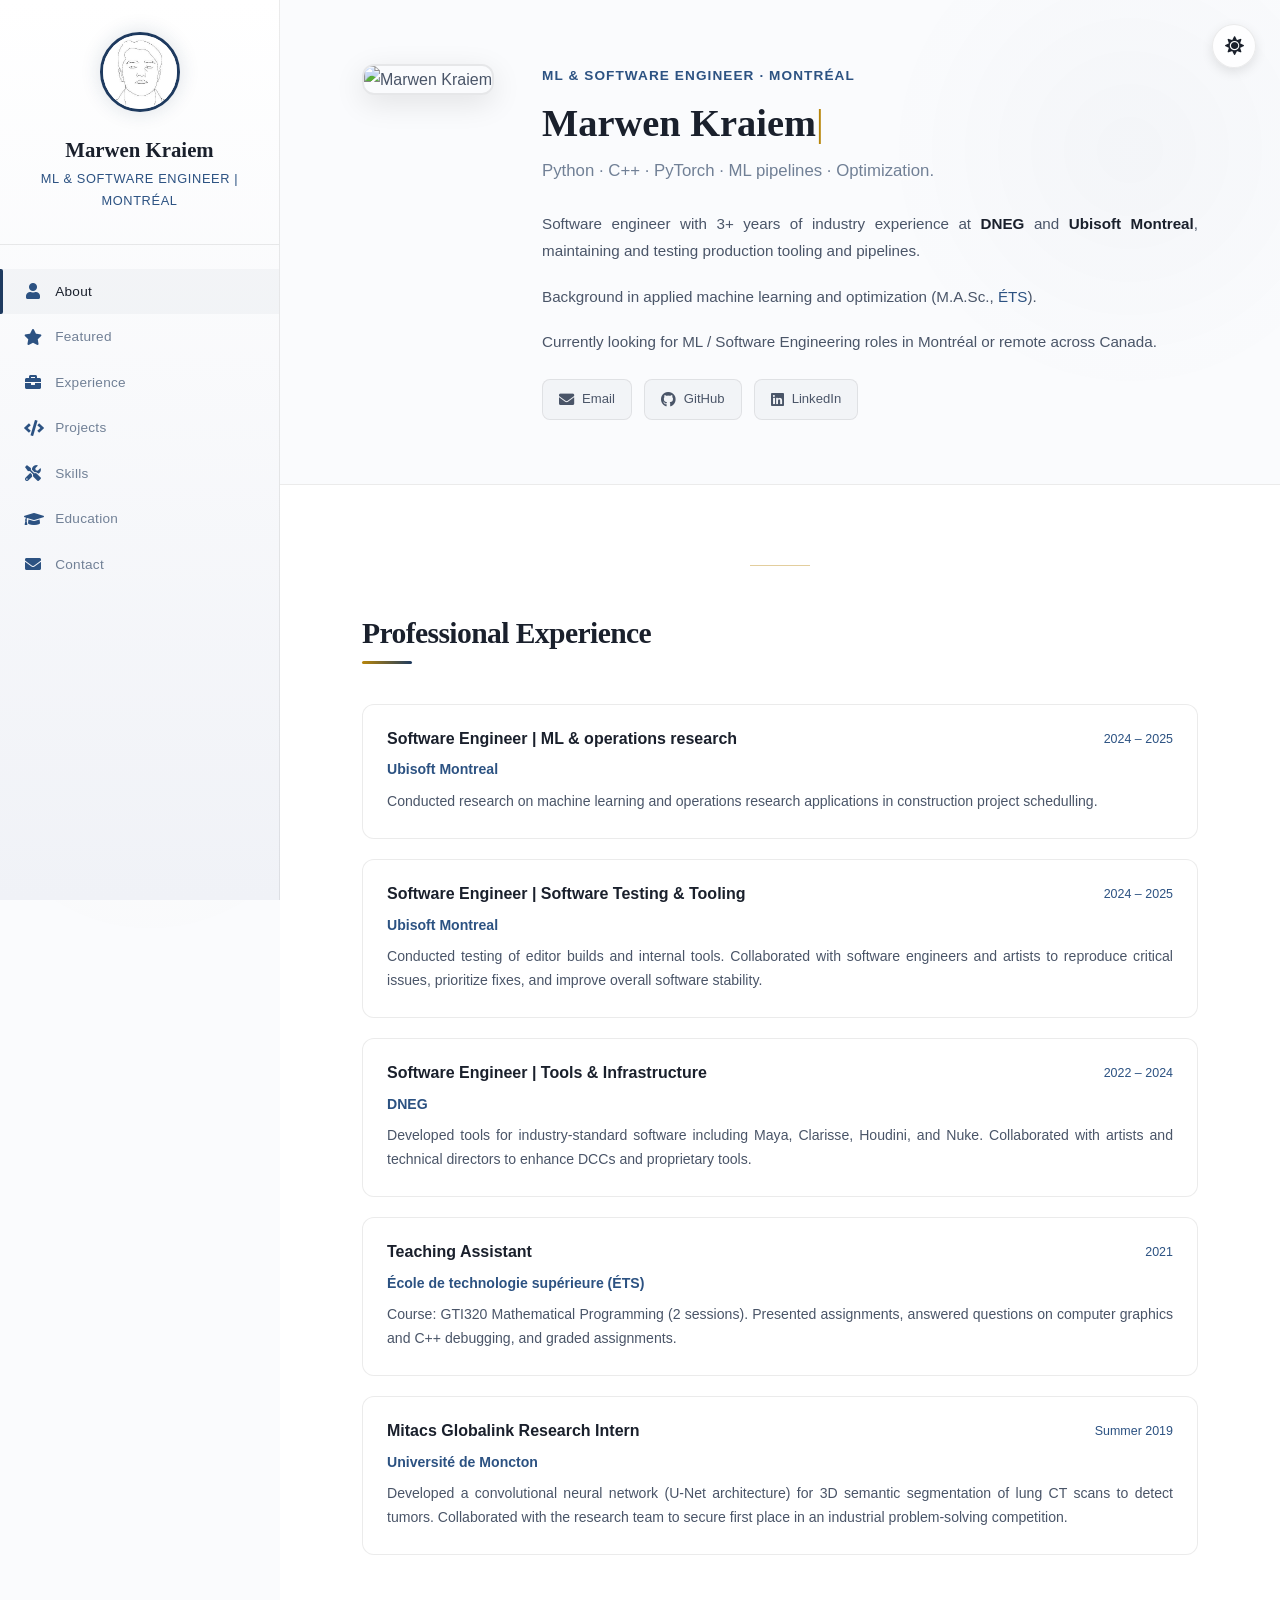
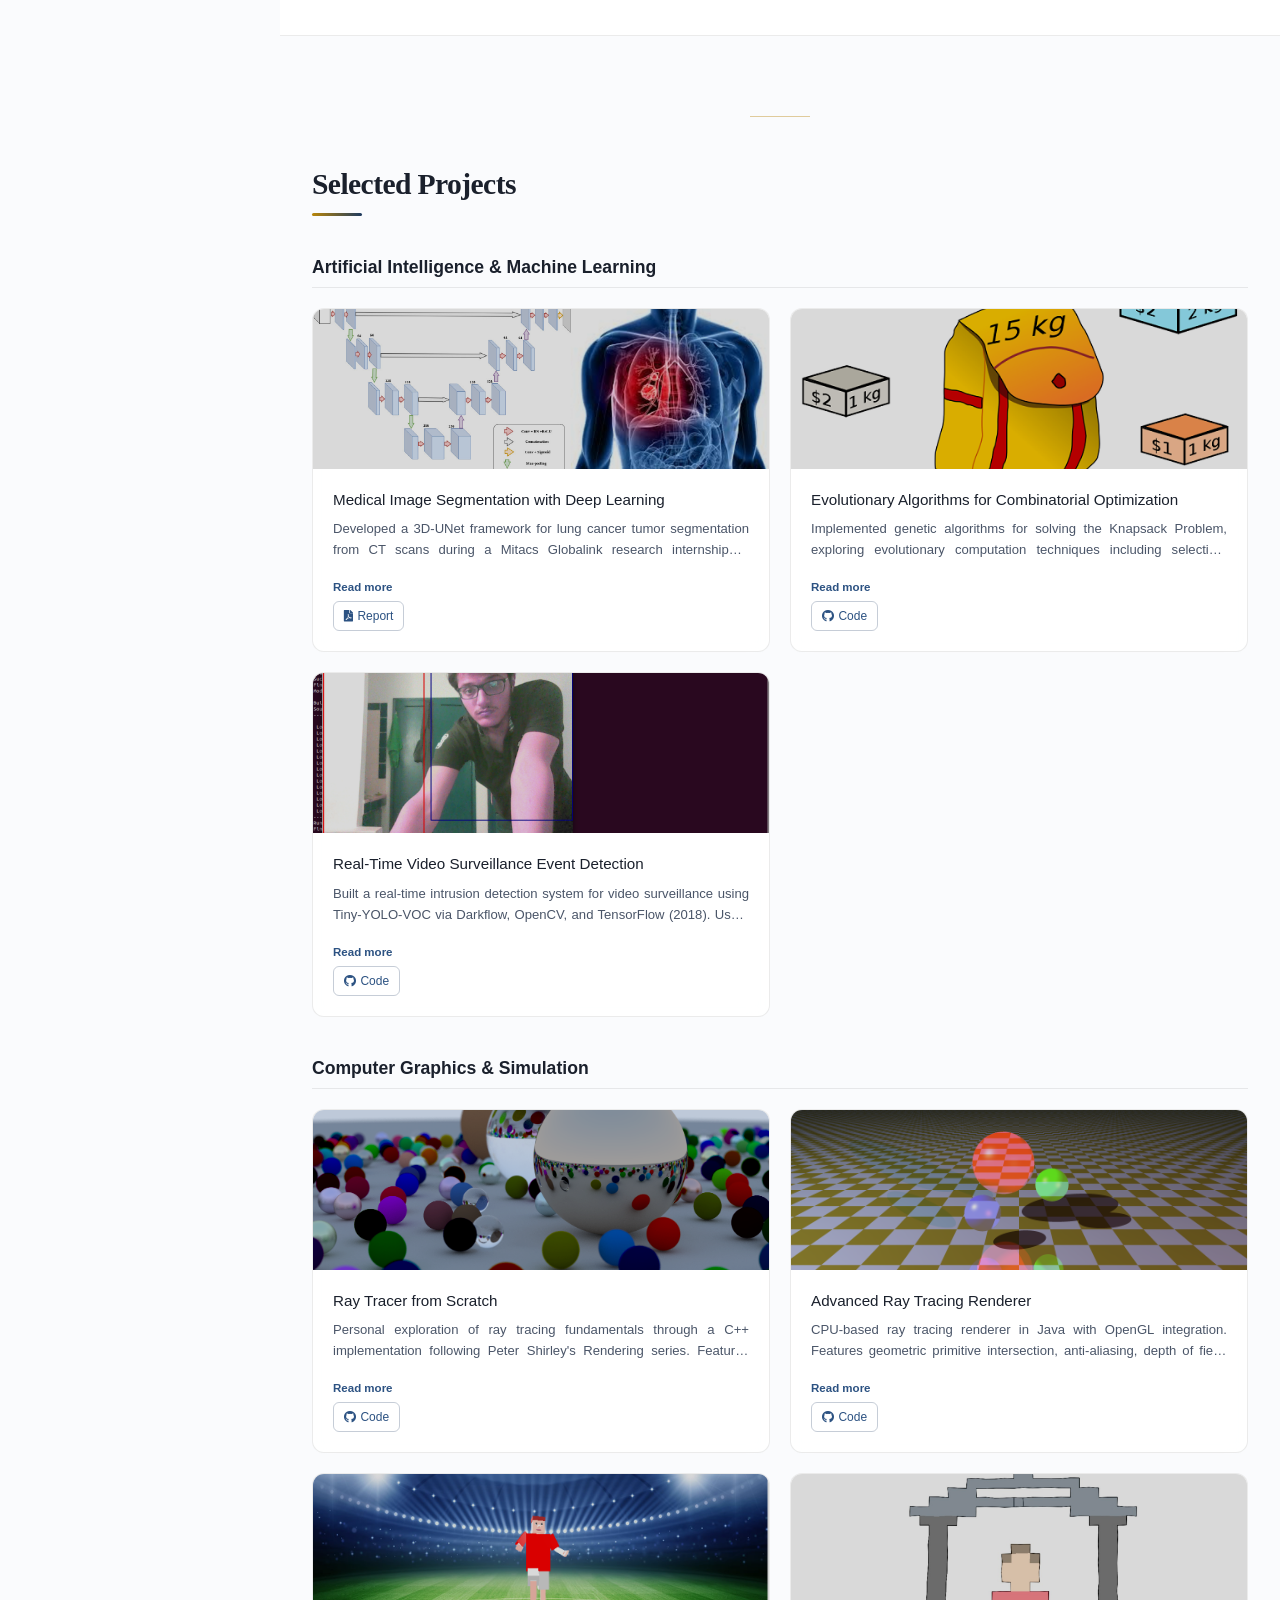
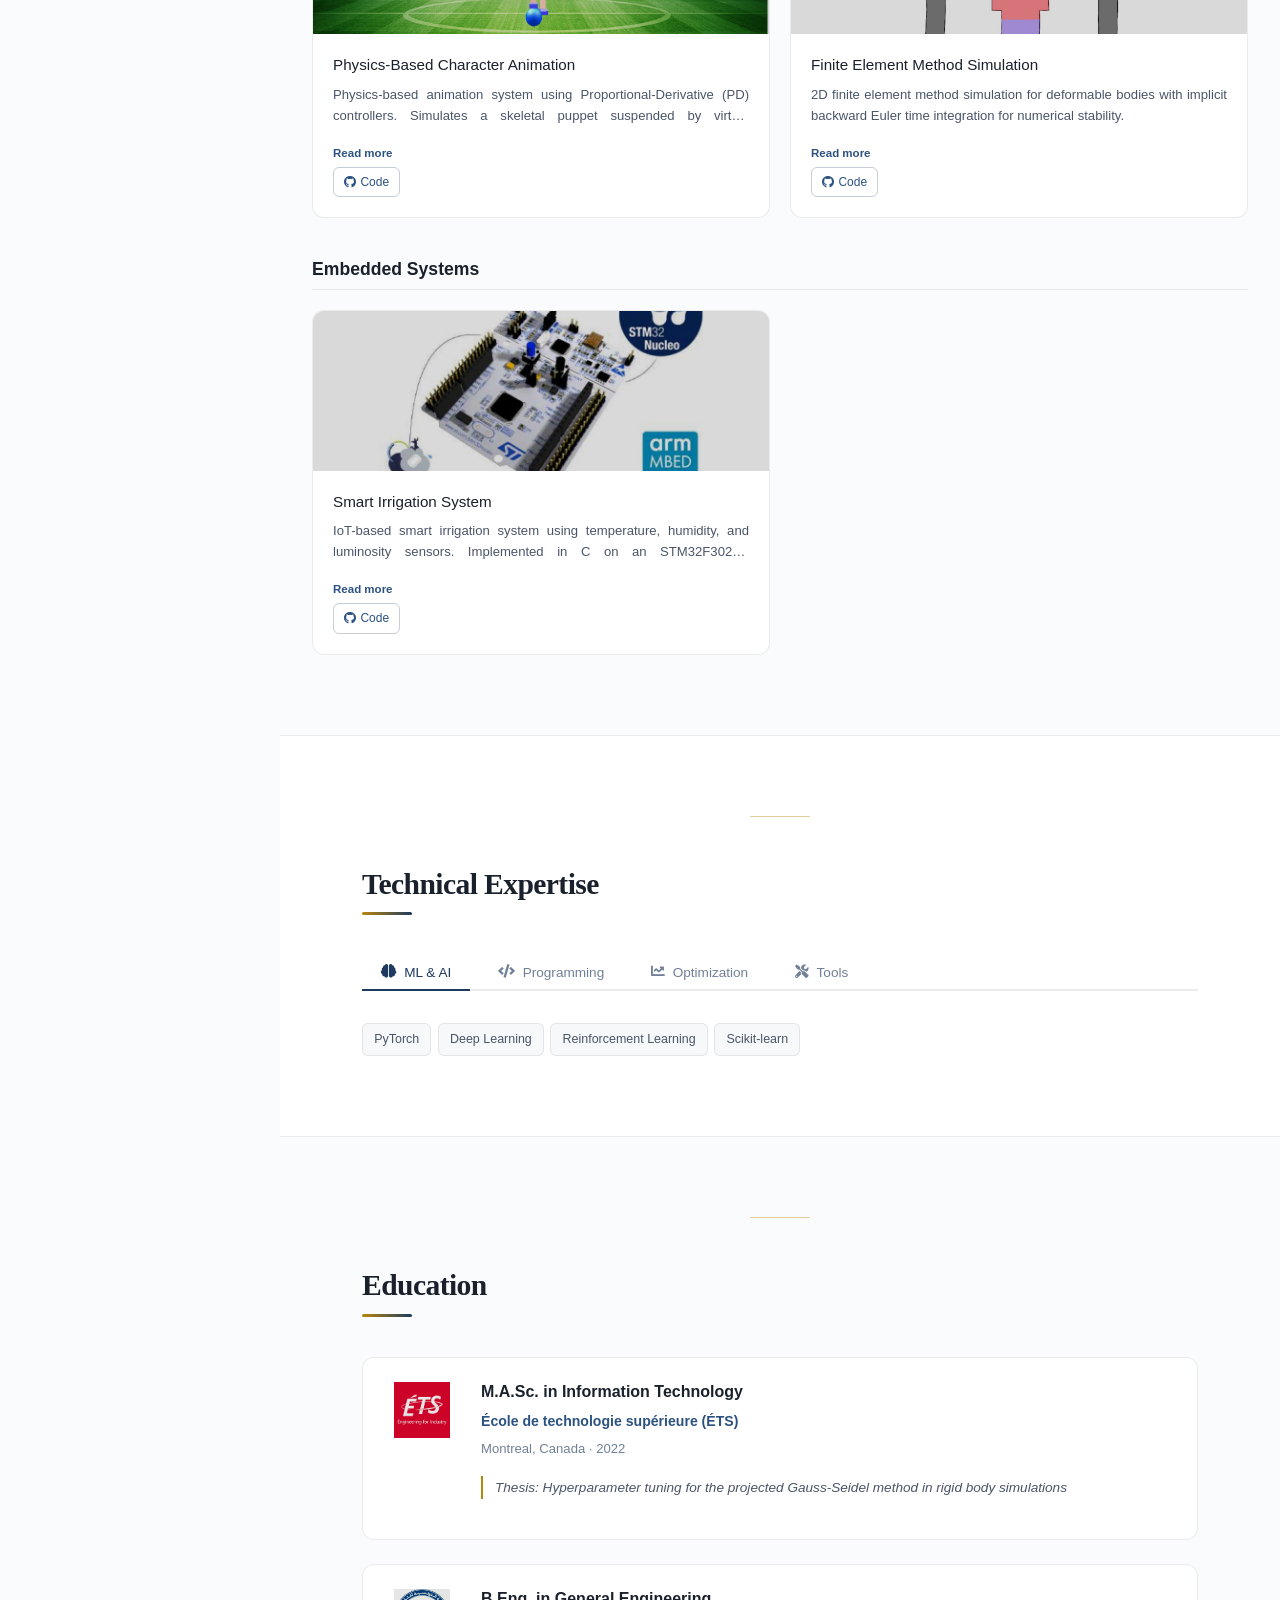
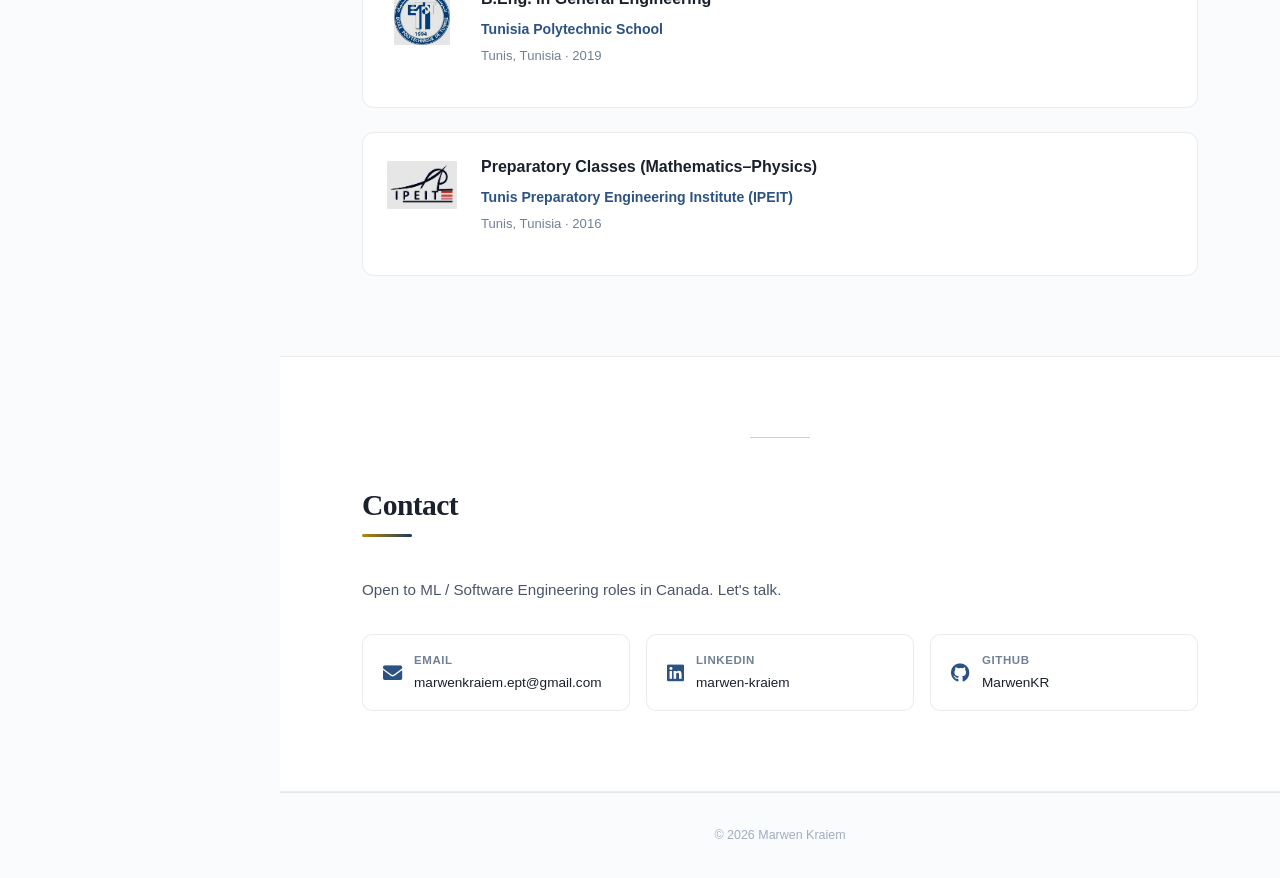
==== index.html @ 88d87032 "remove uncessary informations" ====
<!DOCTYPE HTML>
<html lang="en">

<head>
    <title>Marwen Kraiem — ML &amp; Software Engineer</title>
    <meta charset="utf-8" />
    <meta name="viewport" content="width=device-width, initial-scale=1, user-scalable=no">
    <meta name="description"
        content="Marwen Kraiem — ML and Software Engineer based in Montréal. 3+ years of industry experience at DNEG and Ubisoft Montreal. Open to ML / Software Engineering roles in Canada.">
    <meta name="keywords"
        content="Marwen Kraiem, ML engineer, software engineer, Montreal, Canada, Python, C++, PyTorch, machine learning, optimization, DNEG, Ubisoft">
    <meta name="author" content="Marwen Kraiem">
    <meta name="referrer" content="strict-origin-when-cross-origin">
    <meta http-equiv="X-Frame-Options" content="DENY">
    <meta http-equiv="Content-Security-Policy"
        content="default-src 'self'; script-src 'self' 'unsafe-inline'; style-src 'self' 'unsafe-inline' https://fonts.googleapis.com; font-src 'self' https://fonts.gstatic.com data:; img-src 'self' data:; connect-src 'self';">
    <meta http-equiv="Permissions-Policy" content="camera=(), microphone=(), geolocation=()">
    <link rel="icon" href="images/avatar.jpg">
    <link rel="stylesheet" href="assets/css/academic.css" />
</head>

<body class="is-preload">
    <!-- Theme Toggle -->
    <button id="theme-toggle" aria-label="Toggle theme">
        <i class="fas fa-sun"></i>
    </button>
    <script>
        // Check for saved theme preference immediately to prevent flash
        const savedTheme = localStorage.getItem('theme');
        if (savedTheme === 'dark') {
            document.documentElement.setAttribute('data-theme', 'dark');
        }
    </script>

    <!-- Sidebar -->
    <div id="header">
        <div class="top">
            <div id="logo">
                <span class="image avatar48"><img src="images/avatar.jpg" alt="Marwen Kraiem" /></span>
                <h1 id="title">Marwen Kraiem</h1>
                <p>ML &amp; Software Engineer | Montréal</p>
            </div>

            <nav id="nav">
                <ul>
                    <li><a href="#about" id="about-link"><i class="fas fa-user"></i> About</a></li>
                    <li><a href="#featured" id="featured-link"><i class="fas fa-star"></i> Featured</a></li>
                    <li><a href="#experience" id="experience-link"><i class="fas fa-briefcase"></i> Experience</a></li>
                    <li><a href="#projects" id="projects-link"><i class="fas fa-code"></i> Projects</a></li>
                    <li><a href="#skills" id="skills-link"><i class="fas fa-tools"></i> Skills</a></li>
                    <li><a href="#education" id="education-link"><i class="fas fa-graduation-cap"></i> Education</a>
                    </li>
                    <li><a href="#contact" id="contact-link"><i class="fas fa-envelope"></i> Contact</a></li>
                </ul>
            </nav>
        </div>
    </div>

    <!-- Main Content -->
    <div id="main">

        <!-- ===== About ===== -->
        <section id="about">
            <div class="container">
                <div class="hero-content">
                    <div class="hero-photo">
                        <img src="images/profile.png" alt="Marwen Kraiem" />
                    </div>
                    <div class="hero-text">
                        <p class="tagline">ML &amp; Software Engineer · Montréal</p>
                        <h1><span id="typed-name"></span><span class="typing-cursor">|</span></h1>
                        <p class="subtitle">Python · C++ · PyTorch · ML pipelines · Optimization.</p>
                        <p class="bio">
                            Software engineer with 3+ years of industry experience at <strong>DNEG</strong> and
                            <strong>Ubisoft Montreal</strong>, maintaining and testing production tooling and pipelines.
                        </p>
                        <p class="bio">
                            Background in applied machine learning and optimization (M.A.Sc., <a
                                href="https://www.etsmtl.ca/">ÉTS</a>).
                        </p>
                        <p class="bio">
                            Currently looking for ML / Software Engineering roles in Montréal or remote across Canada.
                        </p>
                        <div class="hero-links">
                          
                            <a href="mailto:marwenkraiem&#46;ept&#64;gmail&#46;com" class="hero-link"><i
                                    class="fas fa-envelope"></i> Email</a>
                            <a href="https://github.com/MarwenKR" class="hero-link"><i class="fab fa-github"></i>
                                GitHub</a>
                            <a href="https://www.linkedin.com/in/marwenkraiem" class="hero-link"><i
                                    class="fab fa-linkedin"></i> LinkedIn</a>
                        </div>
                    </div>
                </div>
            </div>
        </section>

      
        <!-- ===== Experience ===== -->
        <section id="experience">
            <div class="container">
                <header>
                    <h2>Professional Experience</h2>
                </header>
                <div class="experience-list">
                    <div class="experience-item fade-in">
                        <div class="exp-header">
                            <h3>Software Engineer | ML & operations research </h3>
                            <span class="exp-date">2024 – 2025</span>
                        </div>
                        <p class="exp-company">Ubisoft Montreal</p>
                        <p>Conducted research on machine learning and operations research applications in construction project schedulling.</p>
                    </div>

                    <div class="experience-item fade-in">
                        <div class="exp-header">
                            <h3>Software Engineer | Software Testing & Tooling</h3>
                            <span class="exp-date">2024 – 2025</span>
                        </div>
                        <p class="exp-company">Ubisoft Montreal</p>
                        <p>Conducted testing of editor builds and internal tools. Collaborated with software
                            engineers and artists to reproduce critical issues, prioritize fixes, and improve overall
                            software stability.</p>
                    </div>
                    <div class="experience-item fade-in">
                        <div class="exp-header">
                            <h3>Software Engineer | Tools & Infrastructure</h3>
                            <span class="exp-date">2022 – 2024</span>
                        </div>
                        <p class="exp-company">DNEG</p>
                        <p>Developed tools for industry-standard software including Maya, Clarisse, Houdini, and Nuke.
                            Collaborated with artists and technical directors to enhance DCCs and proprietary tools.</p>
                    </div>
                    <div class="experience-item fade-in">
                        <div class="exp-header">
                            <h3>Teaching Assistant</h3>
                            <span class="exp-date">2021</span>
                        </div>
                        <p class="exp-company">École de technologie supérieure (ÉTS)</p>
                        <p>Course: GTI320 Mathematical Programming (2 sessions). Presented assignments, answered
                            questions on computer graphics and C++ debugging, and graded assignments.</p>
                    </div>
                    <div class="experience-item fade-in">
                        <div class="exp-header">
                            <h3>Mitacs Globalink Research Intern</h3>
                            <span class="exp-date">Summer 2019</span>
                        </div>
                        <p class="exp-company">Université de Moncton</p>
                        <p>Developed a convolutional neural network (U-Net architecture) for 3D semantic segmentation
                            of lung CT scans to detect tumors. Collaborated with the research team to secure first place
                            in an industrial problem-solving competition.</p>
                    </div>
                </div>
            </div>
        </section>

        <!-- ===== Projects ===== -->
        <section id="projects">
            <div class="container">
                <header>
                    <h2>Selected Projects</h2>
                </header>

                <!-- AI & ML -->
                <div class="project-category">
                    <h3>Artificial Intelligence & Machine Learning</h3>
                    <div class="projects-grid">
                        <div class="project-card fade-in">
                            <div class="project-image">
                                <img src="images/Cancer.jpg" alt="Medical Image Segmentation" />
                            </div>
                            <div class="project-info">
                                <h4>Medical Image Segmentation with Deep Learning</h4>
                                <p class="project-desc">Developed a 3D-UNet framework for lung cancer tumor segmentation from CT scans during
                                    a Mitacs Globalink research internship at Université de Moncton (2019). Achieved
                                    92.1% sensitivity in tumor detection.</p>
                                <button class="expand-btn">Read more</button>
                                <div class="project-links">
                                    <a
                                        href="https://drive.google.com/file/d/1MyU6dtcH6H77YD2qk7Rz2cdUEQzadq81/view?usp=sharing"><i
                                            class="fas fa-file-pdf"></i> Report</a>
                                </div>
                            </div>
                        </div>
                        <div class="project-card fade-in">
                            <div class="project-image">
                                <img src="images/Knapsack.png" alt="Evolutionary Algorithms" />
                            </div>
                            <div class="project-info">
                                <h4>Evolutionary Algorithms for Combinatorial Optimization</h4>
                                <p class="project-desc">Implemented genetic algorithms for solving the Knapsack Problem, exploring
                                    evolutionary computation techniques including selection, crossover, and mutation
                                    operators.</p>
                                <button class="expand-btn">Read more</button>
                                <div class="project-links">
                                    <a href="https://github.com/MarwenKR/Knapsack-Problem"><i class="fab fa-github"></i>
                                        Code</a>
                                </div>
                            </div>
                        </div>
                        <div class="project-card fade-in">
                            <div class="project-image">
                                <img src="images/event_detection.jpg" alt="Real-Time Event Detection" />
                            </div>
                            <div class="project-info">
                                <h4>Real-Time Video Surveillance Event Detection</h4>
                                <p class="project-desc">Built a real-time intrusion detection system for video surveillance using
                                    Tiny-YOLO-VOC via Darkflow, OpenCV, and TensorFlow (2018). Users define protected zones
                                    on live webcam feeds, and the system triggers alerts when persons are detected within
                                    monitored areas using IOU-based overlap analysis.</p>
                                <button class="expand-btn">Read more</button>
                                <div class="project-links">
                                    <a href="https://github.com/MarwenKR/Event_Detection"><i class="fab fa-github"></i>
                                        Code</a>
                                </div>
                            </div>
                        </div>
                    </div>
                </div>

                <!-- Computer Graphics -->
                <div class="project-category">
                    <h3>Computer Graphics & Simulation</h3>
                    <div class="projects-grid">
                        <div class="project-card fade-in">
                            <div class="project-image">
                                <img src="images/Scene.png" alt="Ray Tracer" />
                            </div>
                            <div class="project-info">
                                <h4>Ray Tracer from Scratch</h4>
                                <p class="project-desc">Personal exploration of ray tracing fundamentals through a C++ implementation
                                    following Peter Shirley's Rendering series. Features CPU-based rendering with
                                    multiple material types.</p>
                                <button class="expand-btn">Read more</button>
                                <div class="project-links">
                                    <a href="https://github.com/MarwenKR/Raytracer"><i class="fab fa-github"></i>
                                        Code</a>
                                </div>
                            </div>
                        </div>
                        <div class="project-card fade-in">
                            <div class="project-image">
                                <img src="images/ray.png" alt="Advanced Ray Tracing" />
                            </div>
                            <div class="project-info">
                                <h4>Advanced Ray Tracing Renderer</h4>
                                <p class="project-desc">CPU-based ray tracing renderer in Java with OpenGL integration. Features geometric
                                    primitive intersection, anti-aliasing, depth of field, and texture mapping.</p>
                                <button class="expand-btn">Read more</button>
                                <div class="project-links">
                                    <a href="https://github.com/MarwenKR/Projects/tree/main/Ray%20traycing"><i
                                            class="fab fa-github"></i> Code</a>
                                </div>
                            </div>
                        </div>
                        <div class="project-card fade-in">
                            <div class="project-image">
                                <img src="images/character.png" alt="Character Animation" />
                            </div>
                            <div class="project-info">
                                <h4>Physics-Based Character Animation</h4>
                                <p class="project-desc">Physics-based animation system using Proportional-Derivative (PD) controllers.
                                    Simulates a skeletal puppet suspended by virtual marionette strings in Java/OpenGL.
                                </p>
                                <button class="expand-btn">Read more</button>
                                <div class="project-links">
                                    <a href="https://github.com/MarwenKR/Projects/tree/main/Charachter%20animation"><i
                                            class="fab fa-github"></i> Code</a>
                                </div>
                            </div>
                        </div>
                        <div class="project-card fade-in">
                            <div class="project-image">
                                <img src="images/fem.jpg" alt="FEM Simulation" />
                            </div>
                            <div class="project-info">
                                <h4>Finite Element Method Simulation</h4>
                                <p class="project-desc">2D finite element method simulation for deformable bodies with implicit backward
                                    Euler time integration for numerical stability.</p>
                                <button class="expand-btn">Read more</button>
                                <div class="project-links">
                                    <a href="https://github.com/MarwenKR/Projects/tree/main/Fraction"><i
                                            class="fab fa-github"></i> Code</a>
                                </div>
                            </div>
                        </div>
                    </div>
                </div>

                <!-- Other -->
                <div class="project-category">
                    <h3>Embedded Systems</h3>
                    <div class="projects-grid">
                        <div class="project-card fade-in">
                            <div class="project-image">
                                <img src="images/stm.png" alt="Irrigation System" />
                            </div>
                            <div class="project-info">
                                <h4>Smart Irrigation System</h4>
                                <p class="project-desc">IoT-based smart irrigation system using temperature, humidity, and luminosity
                                    sensors. Implemented in C on an STM32F302R8 microcontroller.</p>
                                <button class="expand-btn">Read more</button>
                                <div class="project-links">
                                    <a href="https://github.com/MarwenKR/Irrigation-system"><i
                                            class="fab fa-github"></i> Code</a>
                                </div>
                            </div>
                        </div>
                    </div>
                </div>
            </div>
        </section>

        <!-- ===== Skills ===== -->
        <section id="skills">
            <div class="container">
                <header>
                    <h2>Technical Expertise</h2>
                </header>
                <div class="tabs-container fade-in">
                    <div class="tab-nav">
                        <button class="tab-btn active" data-tab="ml"><i class="fas fa-brain"></i> ML & AI</button>
                        <button class="tab-btn" data-tab="prog"><i class="fas fa-code"></i> Programming</button>
                        <button class="tab-btn" data-tab="math"><i class="fas fa-chart-line"></i> Optimization</button>
                        <button class="tab-btn" data-tab="tools"><i class="fas fa-tools"></i> Tools</button>
                    </div>
                    <div class="tab-panels">
                        <div class="tab-panel active" id="tab-ml">
                            <div class="skill-items">
                                <span class="skill-tag">PyTorch</span>
                                <span class="skill-tag">Deep Learning</span>
                                <span class="skill-tag">Reinforcement Learning</span>
                                <span class="skill-tag">Scikit-learn</span>
                            </div>
                        </div>
                        <div class="tab-panel" id="tab-prog">
                            <div class="skill-items">
                                <span class="skill-tag">Python</span>
                                <span class="skill-tag">C++</span>
                                <span class="skill-tag">Java</span>
                                <span class="skill-tag">MATLAB</span>
                                <span class="skill-tag">SQL</span>
                            </div>
                        </div>
                        <div class="tab-panel" id="tab-math">
                            <div class="skill-items">
                                <span class="skill-tag">Operations Research</span>
                                <span class="skill-tag">Numerical Methods</span>
                                <span class="skill-tag">Linear Algebra</span>
                                <span class="skill-tag">Optimization</span>
                            </div>
                        </div>
                        <div class="tab-panel" id="tab-tools">
                            <div class="skill-items">
                                <span class="skill-tag">Git</span>
                                <span class="skill-tag">Linux</span>
                                <span class="skill-tag">Docker</span>
                                <span class="skill-tag">CI/CD</span>
                                <span class="skill-tag">LaTeX</span>
                            </div>
                        </div>
                    </div>
                </div>
            </div>
        </section>

        <!-- ===== Education ===== -->
        <section id="education">
            <div class="container">
                <header>
                    <h2>Education</h2>
                </header>
                <div class="education-list">
                    <div class="education-item fade-in">
                        <div class="edu-logo">
                            <a href="https://www.etsmtl.ca/"><img src="images/ETS.png" alt="ÉTS" /></a>
                        </div>
                        <div class="education-details">
                            <h3>M.A.Sc. in Information Technology</h3>
                            <span class="institution">École de technologie supérieure (ÉTS)</span>
                            <p class="meta">Montreal, Canada · 2022</p>
                            <p class="thesis-title">Thesis: Hyperparameter tuning for the projected Gauss-Seidel method
                                in rigid body simulations</p>
                        </div>
                    </div>
                    <div class="education-item fade-in">
                        <div class="edu-logo">
                            <a href="https://www.ept.tn/"><img src="images/TPS.jpg"
                                    alt="Tunisia Polytechnic School" /></a>
                        </div>
                        <div class="education-details">
                            <h3>B.Eng. in General Engineering</h3>
                            <span class="institution">Tunisia Polytechnic School</span>
                            <p class="meta">Tunis, Tunisia · 2019</p>
                        </div>
                    </div>
                    <div class="education-item fade-in">
                        <div class="edu-logo">
                            <a href="https://www.linkedin.com/school/ipeit"><img src="images/Ipeit.jpg"
                                    alt="IPEIT" /></a>
                        </div>
                        <div class="education-details">
                            <h3>Preparatory Classes (Mathematics–Physics)</h3>
                            <span class="institution">Tunis Preparatory Engineering Institute (IPEIT)</span>
                            <p class="meta">Tunis, Tunisia · 2016</p>
                        </div>
                    </div>
                </div>
            </div>
        </section>

        <!-- ===== Contact ===== -->
        <section id="contact">
            <div class="container">
                <header>
                    <h2>Contact</h2>
                </header>
                <div class="contact-content">
                    <p>Open to ML / Software Engineering roles in Canada. Let's talk.</p>
                </div>
                <div class="contact-grid">
                    <a href="mailto:marwenkraiem&#46;ept&#64;gmail&#46;com" class="contact-card">
                        <i class="fas fa-envelope"></i>
                        <div class="contact-info">
                            <span class="contact-label">Email</span>
                            <span class="contact-value">marwenkraiem&#46;ept&#64;gmail&#46;com</span>
                        </div>
                    </a>
                    <a href="https://www.linkedin.com/in/marwen-kraiem/" class="contact-card">
                        <i class="fab fa-linkedin"></i>
                        <div class="contact-info">
                            <span class="contact-label">LinkedIn</span>
                            <span class="contact-value">marwen-kraiem</span>
                        </div>
                    </a>
                    <a href="https://github.com/MarwenKR" class="contact-card">
                        <i class="fab fa-github"></i>
                        <div class="contact-info">
                            <span class="contact-label">GitHub</span>
                            <span class="contact-value">MarwenKR</span>
                        </div>
                    </a>
                </div>
            </div>
        </section>

    </div>

    <!-- Scroll to Top -->
    <button id="scroll-top" aria-label="Scroll to top"><i class="fas fa-chevron-up"></i></button>

    <!-- Footer -->
    <div id="footer">
        <ul class="copyright">
            <li>&copy; 2026 Marwen Kraiem</li>
        </ul>
    </div>

    <!-- Scripts -->
    <script>
        // Remove preload class
        window.addEventListener('load', function () {
            document.body.classList.remove('is-preload');
        });

        // Scroll-triggered fade-in animations
        const observer = new IntersectionObserver((entries) => {
            entries.forEach(entry => {
                if (entry.isIntersecting) {
                    entry.target.classList.add('visible');
                }
            });
        }, {
            threshold: 0.1,
            rootMargin: '0px 0px -50px 0px'
        });

        document.querySelectorAll('.fade-in').forEach(el => observer.observe(el));

        // Active navigation highlighting
        const sections = document.querySelectorAll('section[id]');
        const navLinks = document.querySelectorAll('#nav a');

        window.addEventListener('scroll', () => {
            let current = '';
            sections.forEach(section => {
                const sectionTop = section.offsetTop - 100;
                if (window.scrollY >= sectionTop) {
                    current = section.getAttribute('id');
                }
            });

            navLinks.forEach(link => {
                link.classList.remove('active');
                if (link.getAttribute('href') === '#' + current) {
                    link.classList.add('active');
                }
            });
        });

        // Smooth scroll for navigation
        navLinks.forEach(link => {
            link.addEventListener('click', function (e) {
                const targetId = this.getAttribute('href');
                if (targetId.startsWith('#')) {
                    e.preventDefault();
                    const target = document.querySelector(targetId);
                    if (target) {
                        target.scrollIntoView({ behavior: 'smooth', block: 'start' });
                    }
                }
            });
        });

        // Theme Toggle Logic (light is default)
        const toggleButton = document.getElementById('theme-toggle');
        const icon = toggleButton.querySelector('i');
        const html = document.documentElement;

        // Initialize icon based on applied theme
        if (html.getAttribute('data-theme') === 'dark') {
            icon.classList.remove('fa-sun');
            icon.classList.add('fa-moon');
        }

        toggleButton.addEventListener('click', () => {
            const currentTheme = html.getAttribute('data-theme');
            if (currentTheme === 'dark') {
                html.removeAttribute('data-theme');
                localStorage.setItem('theme', 'light');
                icon.classList.remove('fa-moon');
                icon.classList.add('fa-sun');
            } else {
                html.setAttribute('data-theme', 'dark');
                localStorage.setItem('theme', 'dark');
                icon.classList.remove('fa-sun');
                icon.classList.add('fa-moon');
            }
        });

        // Typing animation
        function typeWriter(element, text, speed, callback) {
            let i = 0;
            function type() {
                if (i < text.length) {
                    element.textContent += text.charAt(i);
                    i++;
                    setTimeout(type, speed);
                } else if (callback) {
                    callback();
                }
            }
            type();
        }

        window.addEventListener('load', function () {
            const typed = document.getElementById('typed-name');
            if (typed) {
                setTimeout(() => typeWriter(typed, 'Marwen Kraiem', 90, () => {
                    document.querySelector('.typing-cursor').classList.add('done');
                }), 500);
            }
        });

        // Tab switching
        document.querySelectorAll('.tab-btn').forEach(btn => {
            btn.addEventListener('click', function () {
                const tabId = this.dataset.tab;
                document.querySelectorAll('.tab-btn').forEach(b => b.classList.remove('active'));
                document.querySelectorAll('.tab-panel').forEach(p => p.classList.remove('active'));
                this.classList.add('active');
                document.getElementById('tab-' + tabId).classList.add('active');
            });
        });

        // Project card expand/collapse
        document.querySelectorAll('.expand-btn').forEach(btn => {
            btn.addEventListener('click', function () {
                const card = this.closest('.project-card');
                card.classList.toggle('expanded');
                this.textContent = card.classList.contains('expanded') ? 'Show less' : 'Read more';
            });
        });

        // Parallax on hero photo
        let ticking = false;
        window.addEventListener('scroll', function () {
            if (!ticking) {
                requestAnimationFrame(function () {
                    const scrollY = window.scrollY;
                    const hero = document.querySelector('.hero-photo img');
                    if (hero && scrollY < 800) {
                        hero.style.transform = 'translateY(' + (scrollY * 0.08) + 'px)';
                    }
                    ticking = false;
                });
                ticking = true;
            }
        });

        // Scroll to top button
        const scrollTopBtn = document.getElementById('scroll-top');
        window.addEventListener('scroll', () => {
            if (window.scrollY > 600) {
                scrollTopBtn.classList.add('visible');
            } else {
                scrollTopBtn.classList.remove('visible');
            }
        });
        scrollTopBtn.addEventListener('click', () => {
            window.scrollTo({ top: 0, behavior: 'smooth' });
        });
    </script>


</body>

</html>
---- assets/css/academic.css ----
@import url('https://fonts.googleapis.com/css2?family=Inter:wght@300;400;500;600;700&family=Playfair+Display:ital,wght@0,400;0,600;0,700;1,400&family=JetBrains+Mono:wght@400;500&display=swap');
@import url("fontawesome-all.min.css");

/* ========================================
   CSS Variables & Design Tokens
   ======================================== */
:root {
    /* Light academic palette (default) */
    --bg-primary: #fafbfd;
    --bg-secondary: #ffffff;
    --bg-tertiary: #f0f2f7;
    --bg-card: rgba(255, 255, 255, 0.85);
    --bg-card-hover: #ffffff;
    --bg-glass: rgba(15, 30, 60, 0.03);
    --bg-glass-hover: rgba(15, 30, 60, 0.06);

    /* Academic accent colors */
    --accent-primary: #1e3a5f;
    --accent-secondary: #2c5282;
    --accent-tertiary: #3b6faa;
    --accent-glow: rgba(30, 58, 95, 0.15);
    --accent-warm: #b8860b;
    --accent-emerald: #2e7d5b;
    --accent-rose: #c0392b;

    /* Text colors */
    --text-primary: #1a202c;
    --text-secondary: #4a5568;
    --text-tertiary: #718096;
    --text-muted: #a0aec0;

    /* Borders */
    --border-subtle: rgba(0, 0, 0, 0.08);
    --border-accent: rgba(30, 58, 95, 0.25);

    /* Spacing */
    --section-padding: 5rem 0;
    --container-max: 900px;
    --sidebar-width: 280px;

    /* Transitions */
    --transition-fast: 0.2s cubic-bezier(0.4, 0, 0.2, 1);
    --transition-smooth: 0.4s cubic-bezier(0.4, 0, 0.2, 1);
    --transition-spring: 0.5s cubic-bezier(0.34, 1.56, 0.64, 1);
}

[data-theme="dark"] {
    /* Grey palette with gold accents */
    --bg-primary: #1a1a1a;
    --bg-secondary: #242424;
    --bg-tertiary: #2e2e2e;
    --bg-card: rgba(42, 42, 42, 0.7);
    --bg-card-hover: rgba(52, 52, 52, 0.85);
    --bg-glass: rgba(255, 255, 255, 0.04);
    --bg-glass-hover: rgba(255, 255, 255, 0.08);

    /* Gold accent colors */
    --accent-primary: #c8a04e;
    --accent-secondary: #d4af61;
    --accent-tertiary: #e0c478;
    --accent-glow: rgba(200, 160, 78, 0.3);
    --accent-warm: #e0a030;
    --accent-emerald: #10b981;
    --accent-rose: #f43f5e;

    /* Text colors */
    --text-primary: #e8e4df;
    --text-secondary: #b0aca6;
    --text-tertiary: #807c76;
    --text-muted: #5a5650;

    /* Borders */
    --border-subtle: rgba(255, 255, 255, 0.08);
    --border-accent: rgba(200, 160, 78, 0.3);
}

/* ========================================
   Reset & Base
   ======================================== */
*,
*::before,
*::after {
    box-sizing: border-box;
    margin: 0;
    padding: 0;
}

html {
    scroll-behavior: smooth;
    font-size: 16px;
}

body {
    font-family: 'Inter', -apple-system, BlinkMacSystemFont, sans-serif;
    background: var(--bg-primary);
    color: var(--text-secondary);
    line-height: 1.7;
    font-weight: 400;
    overflow-x: hidden;
    -webkit-font-smoothing: antialiased;
    -moz-osx-font-smoothing: grayscale;
}

body.is-preload *,
body.is-preload *::before,
body.is-preload *::after {
    animation: none !important;
    transition: none !important;
}

/* ========================================
   Animated Background
   ======================================== */
body::before,
body::after {
    content: '';
    position: fixed;
    border-radius: 50%;
    pointer-events: none;
    z-index: 0;
    opacity: 0.5;
}

body::before {
    width: 500px;
    height: 500px;
    top: -100px;
    right: -100px;
    background: radial-gradient(circle, rgba(30, 58, 95, 0.06) 0%, transparent 70%);
    animation: floatBg1 20s ease-in-out infinite;
}

body::after {
    width: 400px;
    height: 400px;
    bottom: -50px;
    left: -50px;
    background: radial-gradient(circle, rgba(184, 134, 11, 0.04) 0%, transparent 70%);
    animation: floatBg2 25s ease-in-out infinite;
}

@keyframes floatBg1 {
    0%, 100% { transform: translate(0, 0); }
    33% { transform: translate(-30px, 20px); }
    66% { transform: translate(20px, -15px); }
}

@keyframes floatBg2 {
    0%, 100% { transform: translate(0, 0); }
    33% { transform: translate(20px, -30px); }
    66% { transform: translate(-15px, 20px); }
}

[data-theme="dark"] body::before,
[data-theme="dark"]::before {
    background: radial-gradient(circle, rgba(20, 184, 166, 0.08) 0%, transparent 70%);
}

[data-theme="dark"] body::after,
[data-theme="dark"]::after {
    background: radial-gradient(circle, rgba(16, 185, 129, 0.05) 0%, transparent 70%);
}

/* ========================================
   Typography
   ======================================== */
h1,
h2,
h3,
h4,
h5,
h6 {
    font-family: 'Playfair Display', Georgia, serif;
    color: var(--text-primary);
    line-height: 1.3;
    font-weight: 600;
}

h1 {
    font-size: 2.2rem;
}

h2 {
    font-size: 1.85rem;
    letter-spacing: -0.02em;
}

h3 {
    font-size: 1.25rem;
    font-family: 'Inter', sans-serif;
    font-weight: 600;
}

h4 {
    font-size: 1rem;
    font-family: 'Inter', sans-serif;
    font-weight: 500;
}

p {
    margin-bottom: 1.2em;
    text-align: justify;
    hyphens: auto;
}

a {
    color: var(--accent-secondary);
    text-decoration: none;
    transition: color var(--transition-fast), border-color var(--transition-fast);
    border-bottom: 1px solid transparent;
}

a:hover {
    color: var(--accent-tertiary);
    border-bottom-color: var(--accent-tertiary);
}

strong,
b {
    font-weight: 600;
    color: var(--text-primary);
}

em,
i {
    font-style: italic;
}

ul,
ol {
    list-style: none;
}

img {
    max-width: 100%;
    height: auto;
}

/* ========================================
   Sidebar Navigation
   ======================================== */
#header {
    position: fixed;
    top: 0;
    left: 0;
    width: var(--sidebar-width);
    height: 100vh;
    background: linear-gradient(180deg, var(--bg-secondary) 0%, var(--bg-tertiary) 100%);
    border-right: 1px solid var(--border-subtle);
    display: flex;
    flex-direction: column;
    z-index: 1000;
    overflow-y: auto;
}

#header .top {
    flex: 1;
    display: flex;
    flex-direction: column;
}

#logo {
    padding: 2rem 1.5rem;
    text-align: center;
    border-bottom: 1px solid var(--border-subtle);
}

#logo .logo-link {
    border-bottom: none;
}

#logo .image.avatar48 {
    display: inline-block;
    margin-bottom: 1rem;
}

#logo .image.avatar48 img {
    width: 80px;
    height: 80px;
    border-radius: 50%;
    object-fit: cover;
    border: 3px solid var(--accent-primary);
    box-shadow: 0 0 20px var(--accent-glow);
    transition: transform var(--transition-spring), box-shadow var(--transition-smooth);
}

#logo .image.avatar48 img:hover {
    transform: scale(1.08);
    box-shadow: 0 0 30px var(--accent-glow);
}

#logo h1 {
    font-family: 'Playfair Display', serif;
    font-size: 1.3rem;
    color: var(--text-primary);
    margin-bottom: 0.3rem;
}

#logo p {
    font-size: 0.8rem;
    color: var(--accent-secondary);
    font-weight: 500;
    letter-spacing: 0.05em;
    text-transform: uppercase;
    text-align: center;
    margin-bottom: 0;
}

/* Navigation */
#nav {
    padding: 1.5rem 0;
    flex: 1;
}

#nav ul {
    list-style: none;
}

#nav ul li a {
    display: flex;
    align-items: center;
    gap: 0.75rem;
    padding: 0.7rem 1.5rem;
    color: var(--text-tertiary);
    font-size: 0.85rem;
    font-weight: 500;
    letter-spacing: 0.02em;
    border-bottom: none;
    transition: all var(--transition-fast);
    position: relative;
}

#nav ul li a::before {
    content: '';
    position: absolute;
    left: 0;
    top: 0;
    height: 100%;
    width: 3px;
    background: var(--accent-primary);
    transform: scaleY(0);
    transition: transform var(--transition-fast);
    border-radius: 0 2px 2px 0;
}

#nav ul li a:hover,
#nav ul li a.active {
    color: var(--text-primary);
    background: var(--bg-glass);
}

#nav ul li a:hover::before,
#nav ul li a.active::before {
    transform: scaleY(1);
}

#nav ul li a:hover i {
    transform: translateX(2px);
}

#nav ul li a .icon {
    font-size: 1rem;
    width: 1.2rem;
    text-align: center;
    color: var(--accent-secondary);
}

#nav ul li a i {
    font-size: 1rem;
    width: 1.2rem;
    text-align: center;
    color: var(--accent-secondary);
    flex-shrink: 0;
    transition: transform var(--transition-fast);
}

/* ========================================
   Main Content
   ======================================== */
#main {
    margin-left: var(--sidebar-width);
    position: relative;
    z-index: 1;
}

/* ========================================
   Sections
   ======================================== */
section {
    padding: var(--section-padding);
    position: relative;
}

section .container {
    max-width: var(--container-max);
    margin: 0 auto;
    padding: 0 2rem;
}

/* Section Headers */
.section-header {
    margin-bottom: 3rem;
    position: relative;
}

.section-header h2 {
    display: inline-block;
    position: relative;
    padding-bottom: 0.75rem;
}

.section-header h2::after {
    content: '';
    position: absolute;
    left: 0;
    bottom: 0;
    width: 50px;
    height: 3px;
    background: linear-gradient(90deg, var(--accent-warm), var(--accent-primary));
    border-radius: 2px;
}

section header {
    margin-bottom: 2.5rem;
}

section header h2 {
    display: inline-block;
    position: relative;
    padding-bottom: 0.75rem;
}

section header h2::after {
    content: '';
    position: absolute;
    left: 0;
    bottom: 0;
    width: 50px;
    height: 3px;
    background: linear-gradient(90deg, var(--accent-warm), var(--accent-primary));
    border-radius: 2px;
}

/* Section dividers */
section + section::before {
    content: '';
    display: block;
    width: 60px;
    height: 1px;
    background: var(--accent-warm);
    margin: 0 auto 3rem;
    opacity: 0.4;
}

/* ========================================
   Hero / About Section
   ======================================== */
#about {
    padding-top: 4rem;
    padding-bottom: 4rem;
    min-height: auto;
}

.hero-content {
    display: flex;
    gap: 3rem;
    align-items: flex-start;
}

.hero-photo {
    flex-shrink: 0;
}

.hero-photo img {
    width: 200px;
    height: 260px;
    object-fit: cover;
    border-radius: 12px;
    border: 2px solid var(--border-subtle);
    box-shadow: 0 8px 30px rgba(0, 0, 0, 0.1);
    transition: transform var(--transition-smooth), box-shadow var(--transition-smooth);
    will-change: transform;
}

.hero-photo img:hover {
    transform: translateY(-4px);
    box-shadow: 0 12px 40px rgba(0, 0, 0, 0.15);
}

.hero-text {
    flex: 1;
}

.hero-text .tagline {
    font-size: 0.85rem;
    color: var(--accent-secondary);
    text-transform: uppercase;
    letter-spacing: 0.08em;
    font-weight: 600;
    margin-bottom: 0.75rem;
    text-align: left;
}

.hero-text h1 {
    font-size: 2.4rem;
    margin-bottom: 0.5rem;
    color: var(--text-primary);
}

.hero-text .subtitle {
    font-size: 1.05rem;
    color: var(--text-tertiary);
    margin-bottom: 1.5rem;
    text-align: left;
}

.hero-text .bio {
    font-size: 0.95rem;
    line-height: 1.8;
    color: var(--text-secondary);
}

/* Typing cursor */
.typing-cursor {
    display: inline-block;
    animation: blink 0.8s step-end infinite;
    color: var(--accent-warm);
    font-weight: 300;
}

.typing-cursor.done {
    opacity: 0;
    animation: none;
}

@keyframes blink {
    50% { opacity: 0; }
}

.hero-links {
    display: flex;
    gap: 0.75rem;
    margin-top: 1.5rem;
    flex-wrap: wrap;
}

.hero-link {
    display: inline-flex;
    align-items: center;
    gap: 0.5rem;
    padding: 0.5rem 1rem;
    background: var(--bg-glass);
    border: 1px solid var(--border-subtle);
    border-radius: 8px;
    color: var(--text-secondary);
    font-size: 0.82rem;
    font-weight: 500;
    transition: all var(--transition-fast);
    border-bottom: 1px solid var(--border-subtle);
    position: relative;
    overflow: hidden;
}

.hero-link::after {
    content: '';
    position: absolute;
    bottom: 0;
    left: 50%;
    width: 0;
    height: 2px;
    background: var(--accent-primary);
    transition: width 0.3s ease, left 0.3s ease;
}

.hero-link:hover::after {
    width: 100%;
    left: 0;
}

.hero-link:hover {
    background: var(--bg-glass-hover);
    border-color: var(--accent-primary);
    color: var(--accent-secondary);
    transform: translateY(-2px);
    border-bottom-color: var(--accent-primary);
}

.hero-link i {
    font-size: 0.95rem;
}

/* Stats Row */
.stats-row {
    display: flex;
    gap: 2rem;
    margin-top: 2rem;
    padding-top: 1.5rem;
    border-top: 1px solid var(--border-subtle);
}

.stat-item {
    text-align: center;
}

.stat-number {
    display: block;
    font-family: 'Playfair Display', serif;
    font-size: 1.8rem;
    font-weight: 700;
    color: var(--accent-primary);
    line-height: 1.2;
}

.stat-label {
    font-size: 0.72rem;
    color: var(--text-tertiary);
    text-transform: uppercase;
    letter-spacing: 0.05em;
    font-weight: 600;
}

/* ========================================
   Research Interests
   ======================================== */
#research {
    background: var(--bg-secondary);
    border-top: 1px solid var(--border-subtle);
    border-bottom: 1px solid var(--border-subtle);
}

.research-grid {
    display: grid;
    grid-template-columns: repeat(2, 1fr);
    gap: 1.5rem;
}

.research-card {
    background: var(--bg-card);
    border: 1px solid var(--border-subtle);
    border-radius: 12px;
    padding: 1.75rem;
    transition: all var(--transition-smooth);
    position: relative;
    overflow: hidden;
    backdrop-filter: blur(10px);
}

.research-card::before {
    content: '';
    position: absolute;
    top: 0;
    left: 0;
    right: 0;
    height: 3px;
    background: linear-gradient(90deg, var(--accent-primary), var(--accent-warm));
    opacity: 0;
    transition: opacity var(--transition-smooth);
}

.research-card:hover {
    background: var(--bg-card-hover);
    border-color: var(--border-accent);
    transform: translateY(-3px);
    box-shadow: 0 10px 30px rgba(0, 0, 0, 0.08);
}

.research-card:hover::before {
    opacity: 1;
}

.research-card:hover .card-icon {
    animation: iconBounce 0.4s ease;
}

@keyframes iconBounce {
    0% { transform: scale(1); }
    50% { transform: scale(1.2); }
    100% { transform: scale(1); }
}

.research-card .card-icon {
    font-size: 1.5rem;
    color: var(--accent-secondary);
    margin-bottom: 1rem;
    display: block;
}

.research-card h3 {
    font-size: 1.05rem;
    margin-bottom: 0.75rem;
    color: var(--text-primary);
}

.research-card p {
    font-size: 0.88rem;
    color: var(--text-secondary);
    line-height: 1.7;
    margin-bottom: 0;
}

.research-tags {
    display: flex;
    flex-wrap: wrap;
    gap: 0.4rem;
    margin-top: 1rem;
}

.tag {
    display: inline-block;
    padding: 0.2rem 0.6rem;
    background: rgba(30, 58, 95, 0.08);
    border: 1px solid rgba(30, 58, 95, 0.15);
    border-radius: 20px;
    font-size: 0.72rem;
    color: var(--accent-tertiary);
    font-weight: 500;
    transition: all var(--transition-fast);
}

.tag:hover {
    transform: translateY(-1px);
    box-shadow: 0 2px 8px rgba(0, 0, 0, 0.06);
}

[data-theme="dark"] .tag {
    background: rgba(20, 184, 166, 0.1);
    border-color: rgba(20, 184, 166, 0.2);
}

/* ========================================
   News / Timeline
   ======================================== */
#news {
    position: relative;
}

.timeline {
    position: relative;
    padding-left: 2rem;
}

.timeline::before {
    content: '';
    position: absolute;
    left: 5px;
    top: 8px;
    bottom: 8px;
    width: 2px;
    background: linear-gradient(180deg, var(--accent-primary), var(--accent-warm), var(--border-subtle));
    border-radius: 1px;
    transform-origin: top;
    transform: scaleY(0);
    transition: transform 1.5s cubic-bezier(0.4, 0, 0.2, 1);
}

.timeline.visible::before {
    transform: scaleY(1);
}

.timeline-item {
    position: relative;
    padding-bottom: 2rem;
    padding-left: 1rem;
    transition: padding-left 0.3s ease;
}

.timeline-item:last-child {
    padding-bottom: 0;
}

.timeline-item:hover {
    padding-left: 1.5rem;
}

.timeline-item::before {
    content: '';
    position: absolute;
    left: -2rem;
    top: 8px;
    width: 12px;
    height: 12px;
    background: var(--bg-primary);
    border: 2px solid var(--accent-primary);
    border-radius: 50%;
    z-index: 1;
    transition: background var(--transition-fast), box-shadow var(--transition-fast);
}

.timeline-item:hover::before {
    background: var(--accent-primary);
    box-shadow: 0 0 12px var(--accent-glow);
}

.timeline-item .date {
    font-size: 0.78rem;
    font-weight: 600;
    color: var(--accent-secondary);
    text-transform: uppercase;
    letter-spacing: 0.05em;
    margin-bottom: 0.4rem;
}

.timeline-item h4 {
    color: var(--text-primary);
    margin-bottom: 0.3rem;
    font-size: 0.95rem;
}

.timeline-item p {
    font-size: 0.88rem;
    color: var(--text-secondary);
    margin-bottom: 0;
}

/* ========================================
   Publications
   ======================================== */
.publication-list {
    display: flex;
    flex-direction: column;
    gap: 1.25rem;
}

.publication-item {
    background: var(--bg-card);
    border: 1px solid var(--border-subtle);
    border-left: 3px solid transparent;
    border-radius: 10px;
    padding: 1.5rem;
    transition: all var(--transition-smooth);
    position: relative;
    backdrop-filter: blur(10px);
}

.publication-item:hover {
    border-color: var(--border-accent);
    border-left-color: var(--accent-primary);
    background: var(--bg-card-hover);
    transform: translateX(4px);
}

.publication-type {
    display: inline-block;
    font-size: 0.7rem;
    font-weight: 600;
    text-transform: uppercase;
    letter-spacing: 0.08em;
    padding: 0.2rem 0.6rem;
    border-radius: 4px;
    margin-bottom: 0.75rem;
}

.publication-type.thesis {
    background: rgba(184, 134, 11, 0.12);
    color: var(--accent-warm);
    border: 1px solid rgba(184, 134, 11, 0.25);
}

.publication-type.report {
    background: rgba(46, 125, 91, 0.12);
    color: var(--accent-emerald);
    border: 1px solid rgba(46, 125, 91, 0.25);
}

.publication-type.conference {
    background: rgba(30, 58, 95, 0.12);
    color: var(--accent-secondary);
    border: 1px solid rgba(30, 58, 95, 0.25);
}

[data-theme="dark"] .publication-type.thesis {
    background: rgba(245, 158, 11, 0.15);
    border-color: rgba(245, 158, 11, 0.3);
}

[data-theme="dark"] .publication-type.report {
    background: rgba(16, 185, 129, 0.15);
    border-color: rgba(16, 185, 129, 0.3);
}

[data-theme="dark"] .publication-type.conference {
    background: rgba(20, 184, 166, 0.15);
    border-color: rgba(20, 184, 166, 0.3);
}

.publication-item h4 {
    color: var(--text-primary);
    font-size: 0.95rem;
    font-weight: 600;
    margin-bottom: 0.4rem;
    line-height: 1.5;
}

.publication-item .authors {
    font-size: 0.85rem;
    color: var(--text-secondary);
    margin-bottom: 0.3rem;
}

.publication-item .authors .self {
    color: var(--accent-secondary);
    font-weight: 600;
}

.publication-item .venue {
    font-size: 0.82rem;
    font-style: italic;
    color: var(--text-tertiary);
    margin-bottom: 0.75rem;
}

.publication-abstract {
    font-size: 0.85rem;
    margin-bottom: 0.75rem;
}

.publication-links {
    display: flex;
    gap: 0.5rem;
    flex-wrap: wrap;
}

.pub-link {
    display: inline-flex;
    align-items: center;
    gap: 0.4rem;
    padding: 0.3rem 0.7rem;
    font-size: 0.75rem;
    font-weight: 500;
    border-radius: 6px;
    border: 1px solid var(--border-subtle);
    color: var(--text-tertiary);
    transition: all var(--transition-fast);
    border-bottom: 1px solid var(--border-subtle);
}

.pub-link:hover {
    border-color: var(--accent-primary);
    color: var(--accent-secondary);
    background: var(--bg-glass);
    border-bottom-color: var(--accent-primary);
}

/* ========================================
   Education
   ======================================== */
.education-list {
    display: flex;
    flex-direction: column;
    gap: 1.5rem;
}

.education-item {
    display: flex;
    gap: 1.5rem;
    align-items: flex-start;
    padding: 1.5rem;
    background: var(--bg-card);
    border: 1px solid var(--border-subtle);
    border-radius: 12px;
    transition: all var(--transition-smooth);
    backdrop-filter: blur(10px);
}

.education-item:hover {
    border-color: var(--border-accent);
    background: var(--bg-card-hover);
    transform: translateY(-2px);
    box-shadow: 0 8px 25px rgba(0, 0, 0, 0.08);
}

.education-item .edu-logo {
    flex-shrink: 0;
}

.education-item .edu-logo img {
    width: 70px;
    height: 56px;
    object-fit: contain;
    border-radius: 6px;
    filter: brightness(0.9);
    transition: filter var(--transition-fast), transform 0.3s ease;
}

.education-item:hover .edu-logo img {
    filter: brightness(1);
    transform: scale(1.05) rotate(-2deg);
}

.education-details h3 {
    font-size: 1rem;
    color: var(--text-primary);
    margin-bottom: 0.3rem;
}

.education-details .institution {
    font-size: 0.88rem;
    font-weight: 600;
    color: var(--accent-secondary);
}

.education-details .meta {
    font-size: 0.82rem;
    color: var(--text-tertiary);
    margin-top: 0.2rem;
}

.education-details .thesis-title {
    font-size: 0.85rem;
    font-style: italic;
    color: var(--text-secondary);
    margin-top: 0.4rem;
    padding-left: 0.75rem;
    border-left: 2px solid var(--accent-warm);
}

/* ========================================
   Experience
   ======================================== */
.experience-list {
    display: flex;
    flex-direction: column;
    gap: 1.25rem;
}

.experience-item {
    padding: 1.5rem;
    background: var(--bg-card);
    border: 1px solid var(--border-subtle);
    border-radius: 12px;
    transition: all var(--transition-smooth);
    backdrop-filter: blur(10px);
}

.experience-item:hover {
    border-color: var(--border-accent);
    background: var(--bg-card-hover);
    transform: translateY(-2px);
}

.experience-item .exp-header {
    display: flex;
    justify-content: space-between;
    align-items: flex-start;
    margin-bottom: 0.5rem;
    flex-wrap: wrap;
    gap: 0.5rem;
}

.experience-item h3 {
    font-size: 1rem;
    color: var(--text-primary);
}

.experience-item .exp-date {
    font-size: 0.78rem;
    color: var(--accent-secondary);
    font-weight: 500;
    white-space: nowrap;
}

.experience-item .exp-company {
    font-size: 0.88rem;
    color: var(--accent-secondary);
    font-weight: 600;
    margin-bottom: 0.5rem;
}

.experience-item p {
    font-size: 0.88rem;
    color: var(--text-secondary);
    margin-bottom: 0;
}

/* ========================================
   Skills / Expertise — Tab Layout
   ======================================== */
.skills-grid {
    display: grid;
    grid-template-columns: repeat(2, 1fr);
    gap: 1.5rem;
}

.skill-category h3 {
    font-size: 0.9rem;
    color: var(--text-primary);
    margin-bottom: 0.75rem;
    display: flex;
    align-items: center;
    gap: 0.5rem;
}

.skill-category h3 i {
    color: var(--accent-secondary);
}

.skill-items {
    display: flex;
    flex-wrap: wrap;
    gap: 0.4rem;
}

.skill-tag {
    display: inline-block;
    padding: 0.3rem 0.7rem;
    background: var(--bg-glass);
    border: 1px solid var(--border-subtle);
    border-radius: 6px;
    font-size: 0.78rem;
    color: var(--text-secondary);
    font-weight: 500;
    transition: all var(--transition-fast);
}

.skill-tag:hover {
    border-color: var(--accent-primary);
    color: var(--accent-secondary);
    background: rgba(30, 58, 95, 0.08);
    transform: translateY(-1px);
    box-shadow: 0 2px 8px rgba(0, 0, 0, 0.06);
}

[data-theme="dark"] .skill-tag:hover {
    background: rgba(20, 184, 166, 0.1);
}


/* Tabs */
.tabs-container {
    width: 100%;
}

.tab-nav {
    display: flex;
    gap: 0.5rem;
    margin-bottom: 2rem;
    flex-wrap: wrap;
    border-bottom: 2px solid var(--border-subtle);
    padding-bottom: 0;
}

.tab-btn {
    padding: 0.6rem 1.2rem;
    background: none;
    border: none;
    color: var(--text-tertiary);
    font-size: 0.85rem;
    font-weight: 500;
    cursor: pointer;
    transition: all 0.3s ease;
    position: relative;
    font-family: 'Inter', sans-serif;
    display: flex;
    align-items: center;
    gap: 0.5rem;
}

.tab-btn::after {
    content: '';
    position: absolute;
    bottom: -2px;
    left: 0;
    right: 0;
    height: 2px;
    background: var(--accent-primary);
    transform: scaleX(0);
    transition: transform 0.3s ease;
}

.tab-btn.active {
    color: var(--accent-primary);
}

.tab-btn.active::after {
    transform: scaleX(1);
}

.tab-btn:hover {
    color: var(--accent-secondary);
}

.tab-panel {
    display: none;
    animation: tabFadeIn 0.4s ease;
}

.tab-panel.active {
    display: block;
}

@keyframes tabFadeIn {
    from { opacity: 0; transform: translateY(10px); }
    to { opacity: 1; transform: translateY(0); }
}

/* Skill Bars */
.skill-bar-item {
    margin-bottom: 0.75rem;
}

.skill-bar-header {
    display: flex;
    justify-content: space-between;
    font-size: 0.82rem;
    margin-bottom: 0.3rem;
}

.skill-bar-name {
    color: var(--text-secondary);
    font-weight: 500;
}

.skill-bar-pct {
    color: var(--accent-primary);
    font-family: 'JetBrains Mono', monospace;
    font-size: 0.75rem;
}

.skill-bar-track {
    height: 6px;
    background: var(--bg-glass);
    border-radius: 3px;
    overflow: hidden;
    border: 1px solid var(--border-subtle);
}

.skill-bar-fill {
    height: 100%;
    width: 0;
    background: linear-gradient(90deg, var(--accent-primary), var(--accent-secondary));
    border-radius: 3px;
    transition: width 1.2s cubic-bezier(0.4, 0, 0.2, 1);
}

/* ========================================
   Projects
   ======================================== */
#projects .container {
    max-width: 1000px;
}

.project-category {
    margin-bottom: 2.5rem;
}

.project-category:last-child {
    margin-bottom: 0;
}

.project-category>h3 {
    font-size: 1.1rem;
    color: var(--text-primary);
    margin-bottom: 1.25rem;
    padding-bottom: 0.5rem;
    border-bottom: 1px solid var(--border-subtle);
}

.projects-grid {
    display: grid;
    grid-template-columns: repeat(2, 1fr);
    gap: 1.25rem;
}

.project-card {
    background: var(--bg-card);
    border: 1px solid var(--border-subtle);
    border-radius: 12px;
    overflow: hidden;
    transition: all var(--transition-smooth);
    backdrop-filter: blur(10px);
}

.project-card:hover {
    border-color: var(--border-accent);
    background: var(--bg-card-hover);
    transform: translateY(-4px);
    box-shadow: 0 12px 35px rgba(0, 0, 0, 0.1);
}

.project-card .project-image {
    width: 100%;
    height: 160px;
    overflow: hidden;
    position: relative;
}

.project-card .project-image img {
    width: 100%;
    height: 100%;
    object-fit: cover;
    transition: transform 0.6s cubic-bezier(0.4, 0, 0.2, 1), filter 0.4s ease;
    filter: brightness(0.85);
}

.project-card:hover .project-image img {
    transform: scale(1.08);
    filter: brightness(1);
}

.project-card .project-info {
    padding: 1.25rem;
}

.project-card .project-info h4 {
    font-size: 0.95rem;
    color: var(--text-primary);
    margin-bottom: 0.5rem;
    line-height: 1.4;
}

.project-card .project-info p {
    font-size: 0.82rem;
    color: var(--text-secondary);
    line-height: 1.6;
    margin-bottom: 0.75rem;
}

/* Project card expand */
.project-card .project-desc {
    display: -webkit-box;
    -webkit-line-clamp: 2;
    -webkit-box-orient: vertical;
    overflow: hidden;
    transition: all 0.3s ease;
}

.project-card.expanded .project-desc {
    -webkit-line-clamp: unset;
    overflow: visible;
}

.expand-btn {
    display: inline-block;
    font-size: 0.72rem;
    color: var(--accent-secondary);
    cursor: pointer;
    margin-top: 0.25rem;
    margin-bottom: 0.5rem;
    font-weight: 600;
    border: none;
    background: none;
    padding: 0;
    font-family: 'Inter', sans-serif;
    transition: color var(--transition-fast);
}

.expand-btn:hover {
    color: var(--accent-primary);
}

.project-card .project-links {
    display: flex;
    gap: 0.5rem;
}

.project-card .project-links a {
    display: inline-flex;
    align-items: center;
    gap: 0.3rem;
    font-size: 0.75rem;
    color: var(--accent-secondary);
    font-weight: 500;
    padding: 0.25rem 0.6rem;
    border: 1px solid var(--border-accent);
    border-radius: 6px;
    transition: all var(--transition-fast);
}

.project-card .project-links a:hover {
    background: rgba(30, 58, 95, 0.1);
    border-bottom-color: var(--border-accent);
}

[data-theme="dark"] .project-card .project-links a:hover {
    background: rgba(20, 184, 166, 0.15);
}

/* ========================================
   Contact Section
   ======================================== */
#contact {
    background: var(--bg-secondary);
    border-top: 1px solid var(--border-subtle);
}

.contact-content p {
    font-size: 0.95rem;
    color: var(--text-secondary);
    margin-bottom: 2rem;
    text-align: left;
}

.contact-grid {
    display: flex;
    gap: 1rem;
    flex-wrap: wrap;
}

.contact-card {
    display: flex;
    align-items: center;
    gap: 0.75rem;
    padding: 1rem 1.25rem;
    background: var(--bg-card);
    border: 1px solid var(--border-subtle);
    border-radius: 10px;
    transition: all var(--transition-fast);
    flex: 1;
    min-width: 200px;
}

.contact-card:hover {
    border-color: var(--accent-primary);
    background: var(--bg-card-hover);
    transform: translateY(-2px);
    border-bottom-color: var(--accent-primary);
}

.contact-card:hover i {
    animation: iconPulse 0.5s ease;
}

@keyframes iconPulse {
    0% { transform: scale(1); }
    50% { transform: scale(1.15); }
    100% { transform: scale(1); }
}

.contact-card i {
    font-size: 1.2rem;
    color: var(--accent-secondary);
}

.contact-card .contact-info {
    display: flex;
    flex-direction: column;
}

.contact-card .contact-label {
    font-size: 0.72rem;
    color: var(--text-tertiary);
    text-transform: uppercase;
    letter-spacing: 0.05em;
    font-weight: 600;
}

.contact-card .contact-value {
    font-size: 0.85rem;
    color: var(--text-primary);
    font-weight: 500;
}

/* Icons list fallback */
ul.icons {
    display: flex;
    gap: 1rem;
    list-style: none;
    padding: 0;
    margin: 0;
}

ul.icons li a {
    display: flex;
    align-items: center;
    justify-content: center;
    width: 44px;
    height: 44px;
    border-radius: 10px;
    background: var(--bg-glass);
    border: 1px solid var(--border-subtle);
    color: var(--text-secondary);
    font-size: 1.1rem;
    transition: all var(--transition-fast);
    border-bottom: 1px solid var(--border-subtle);
}

ul.icons li a:hover {
    background: var(--bg-glass-hover);
    border-color: var(--accent-primary);
    color: var(--accent-secondary);
    transform: translateY(-2px);
    border-bottom-color: var(--accent-primary);
}

ul.icons li a .label {
    display: none;
}

/* ========================================
   Footer
   ======================================== */
#footer {
    margin-left: var(--sidebar-width);
    padding: 2rem;
    text-align: center;
    border-top: 1px solid var(--border-subtle);
    background: var(--bg-primary);
    position: relative;
    z-index: 1;
}

#footer .copyright {
    list-style: none;
    display: flex;
    gap: 1rem;
    justify-content: center;
    align-items: center;
    font-size: 0.78rem;
    color: var(--text-muted);
}

#footer .copyright li+li::before {
    content: '\00b7';
    margin-right: 1rem;
    color: var(--text-muted);
}

/* ========================================
   Scroll Animations
   ======================================== */
.fade-in {
    opacity: 0;
    transform: translateY(20px);
    transition: opacity 0.6s ease, transform 0.6s ease;
}

.fade-in.visible {
    opacity: 1;
    transform: translateY(0);
}

/* ========================================
   Scroll to Top
   ======================================== */
#scroll-top {
    position: fixed;
    bottom: 2rem;
    right: 2rem;
    z-index: 2000;
    width: 40px;
    height: 40px;
    border-radius: 50%;
    border: 1px solid var(--border-subtle);
    background: var(--bg-card);
    color: var(--accent-primary);
    cursor: pointer;
    opacity: 0;
    transform: translateY(10px);
    transition: all 0.3s ease;
    backdrop-filter: blur(10px);
    display: flex;
    align-items: center;
    justify-content: center;
    font-size: 1rem;
}

#scroll-top.visible {
    opacity: 1;
    transform: translateY(0);
}

#scroll-top:hover {
    background: var(--accent-primary);
    color: #fff;
    border-color: var(--accent-primary);
}

/* ========================================
   Responsive Design
   ======================================== */
@media screen and (max-width: 960px) {
    :root {
        --sidebar-width: 0px;
    }

    #header {
        position: fixed;
        top: 0;
        left: 0;
        right: 0;
        width: 100%;
        height: auto;
        flex-direction: row;
        align-items: center;
        padding: 0.75rem 1rem;
        border-right: none;
        border-bottom: 1px solid var(--border-subtle);
        z-index: 1000;
        backdrop-filter: blur(20px);
        background: rgba(250, 251, 253, 0.95);
    }

    [data-theme="dark"] #header {
        background: rgba(17, 24, 39, 0.95);
    }

    #header .top {
        flex-direction: row;
        align-items: center;
        width: 100%;
    }

    #logo {
        padding: 0;
        border-bottom: none;
        display: flex;
        align-items: center;
        gap: 0.75rem;
        flex-shrink: 0;
    }

    #logo .image.avatar48 {
        margin-bottom: 0;
    }

    #logo .image.avatar48 img {
        width: 36px;
        height: 36px;
        border-width: 2px;
    }

    #logo h1 {
        font-size: 1rem;
        margin-bottom: 0;
    }

    #logo p {
        display: none;
    }

    #nav {
        padding: 0;
        margin-left: auto;
    }

    #nav ul {
        display: flex;
        gap: 0;
        overflow-x: auto;
    }

    #nav ul li a {
        padding: 0.5rem 0.75rem;
        font-size: 0.75rem;
        white-space: nowrap;
    }

    #nav ul li a::before {
        display: none;
    }

    #nav ul li a .icon {
        font-size: 0.85rem;
    }

    #main {
        margin-left: 0;
        padding-top: 60px;
    }

    #footer {
        margin-left: 0;
    }

    .hero-content {
        flex-direction: column;
        align-items: center;
        text-align: center;
    }

    .hero-text .tagline,
    .hero-text .subtitle {
        text-align: center;
    }

    .hero-text h1 {
        font-size: 1.8rem;
    }

    .hero-links {
        justify-content: center;
    }

    .stats-row {
        justify-content: center;
    }

    .research-grid {
        grid-template-columns: 1fr;
    }

    .projects-grid {
        grid-template-columns: 1fr;
    }

    .skills-grid {
        grid-template-columns: 1fr;
    }

    .tab-nav {
        overflow-x: auto;
        flex-wrap: nowrap;
    }

    section .container {
        padding: 0 1.25rem;
    }

    section {
        padding: 3rem 0;
    }
}

@media screen and (max-width: 480px) {
    .hero-photo img {
        width: 150px;
        height: 200px;
    }

    .hero-text h1 {
        font-size: 1.5rem;
    }

    .stats-row {
        display: grid;
        grid-template-columns: repeat(2, 1fr);
        gap: 1rem;
    }

    .education-item {
        flex-direction: column;
        align-items: center;
        text-align: center;
    }

    .education-details .thesis-title {
        border-left: none;
        padding-left: 0;
        border-top: 2px solid var(--accent-warm);
        padding-top: 0.4rem;
    }

    .contact-grid {
        flex-direction: column;
    }

    .experience-item .exp-header {
        flex-direction: column;
    }
}

/* ========================================
   Section alternating backgrounds
   ======================================== */
section:nth-child(even) {
    background: var(--bg-secondary);
    border-top: 1px solid var(--border-subtle);
    border-bottom: 1px solid var(--border-subtle);
}

/* ========================================
   Print Styles
   ======================================== */
@media print {
    #header {
        display: none;
    }

    #main {
        margin-left: 0;
    }

    body {
        background: #fff;
        color: #333;
    }

    section {
        page-break-inside: avoid;
    }
}

/* ========================================
   Theme Toggle
   ======================================== */
#theme-toggle {
    position: fixed;
    top: 1.5rem;
    right: 1.5rem;
    z-index: 2000;
    width: 44px;
    height: 44px;
    border-radius: 50%;
    border: 1px solid var(--border-subtle);
    background: var(--bg-card);
    color: var(--text-primary);
    cursor: pointer;
    display: flex;
    align-items: center;
    justify-content: center;
    transition: all var(--transition-smooth);
    backdrop-filter: blur(10px);
    box-shadow: 0 4px 12px rgba(0, 0, 0, 0.1);
}

#theme-toggle:hover {
    background: var(--bg-card-hover);
    transform: translateY(-2px);
    box-shadow: 0 6px 16px rgba(0, 0, 0, 0.15);
    color: var(--accent-primary);
    border-color: var(--accent-primary);
}

#theme-toggle i {
    font-size: 1.2rem;
    transition: transform var(--transition-spring);
}

#theme-toggle:hover i {
    transform: rotate(15deg) scale(1.1);
}
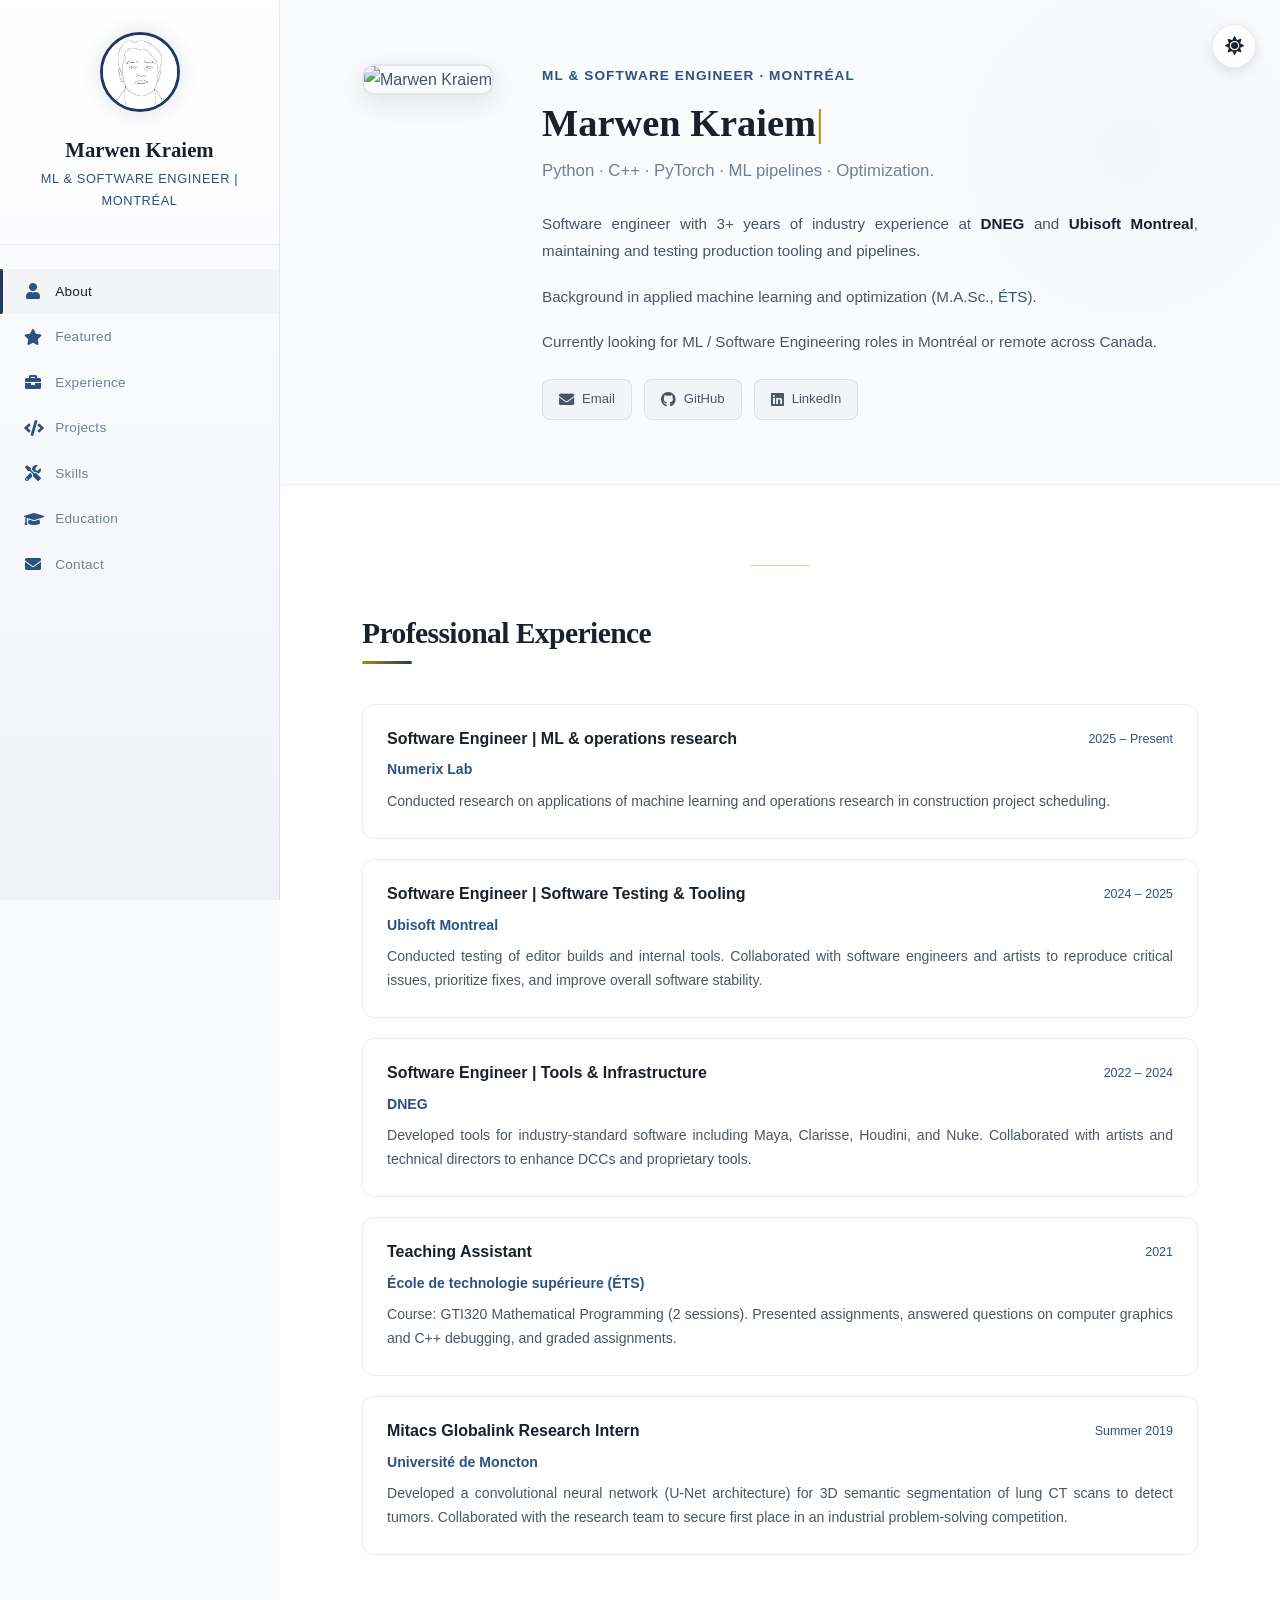
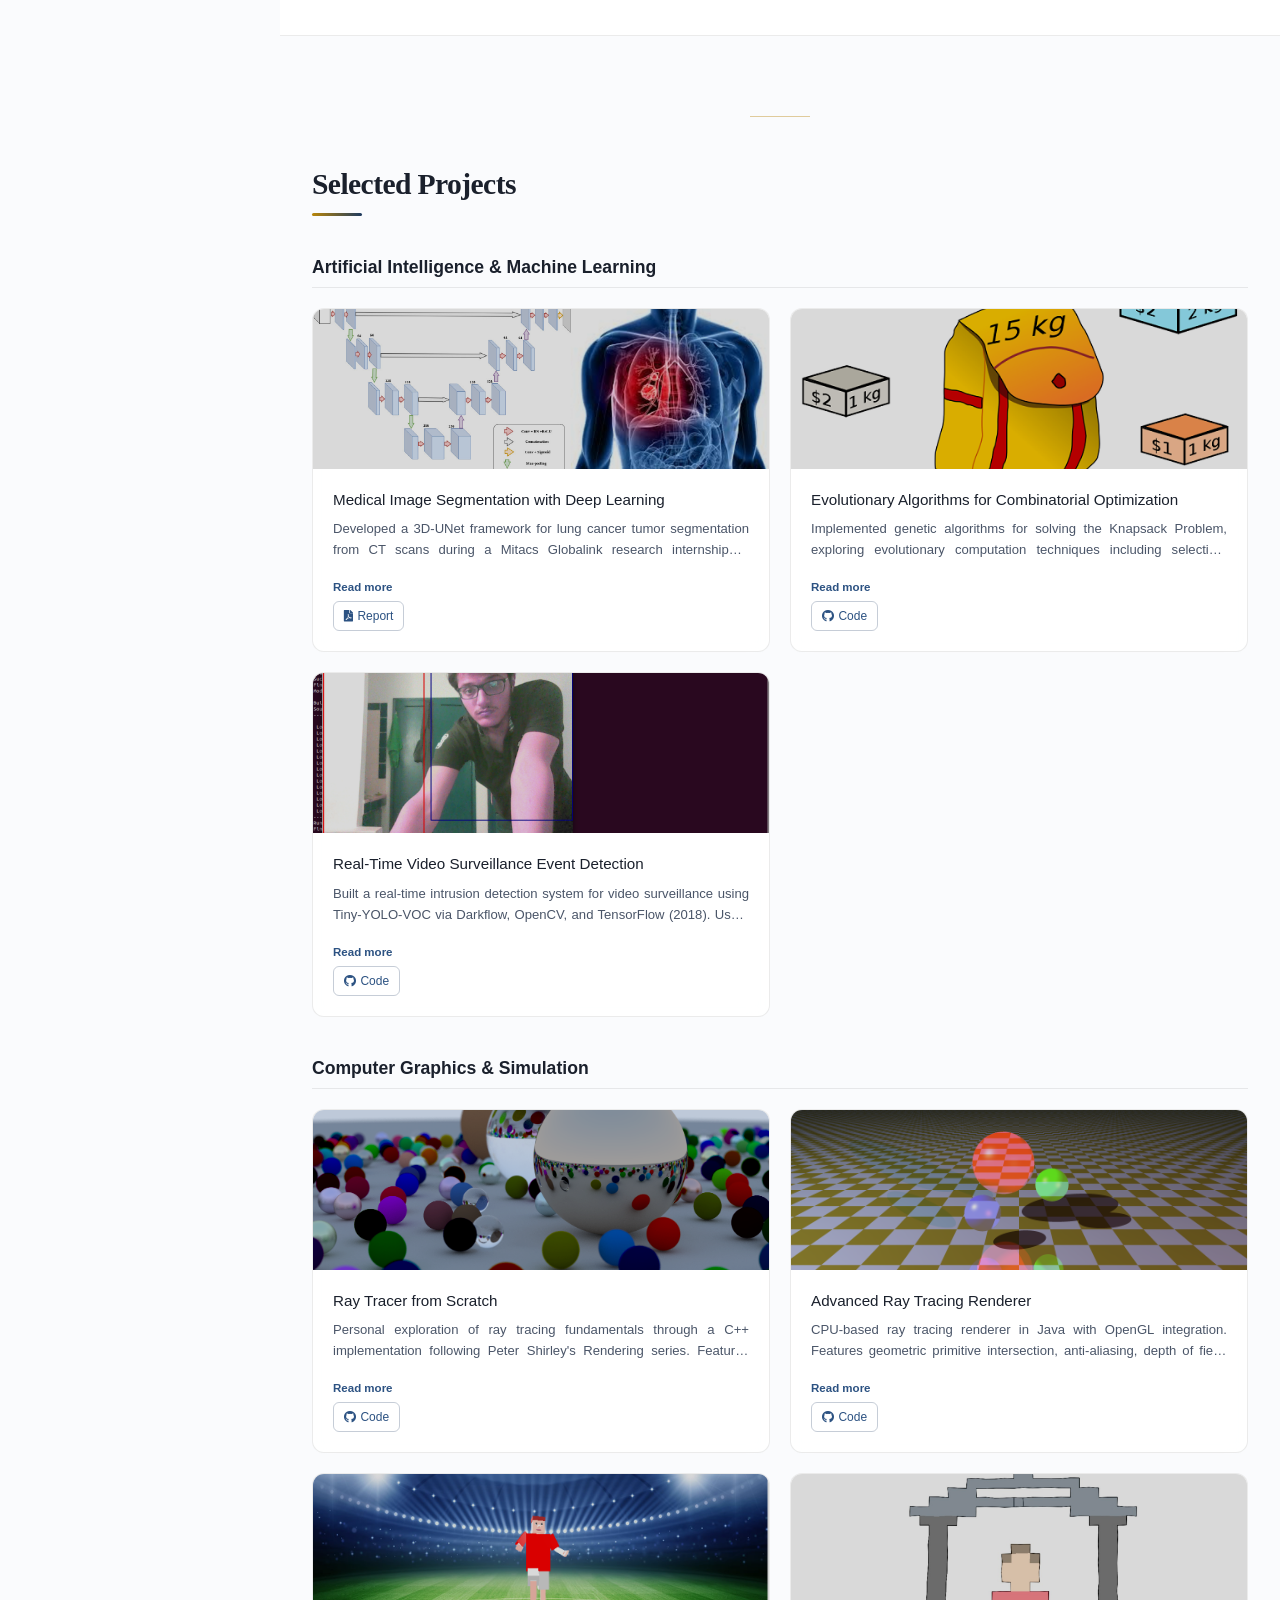
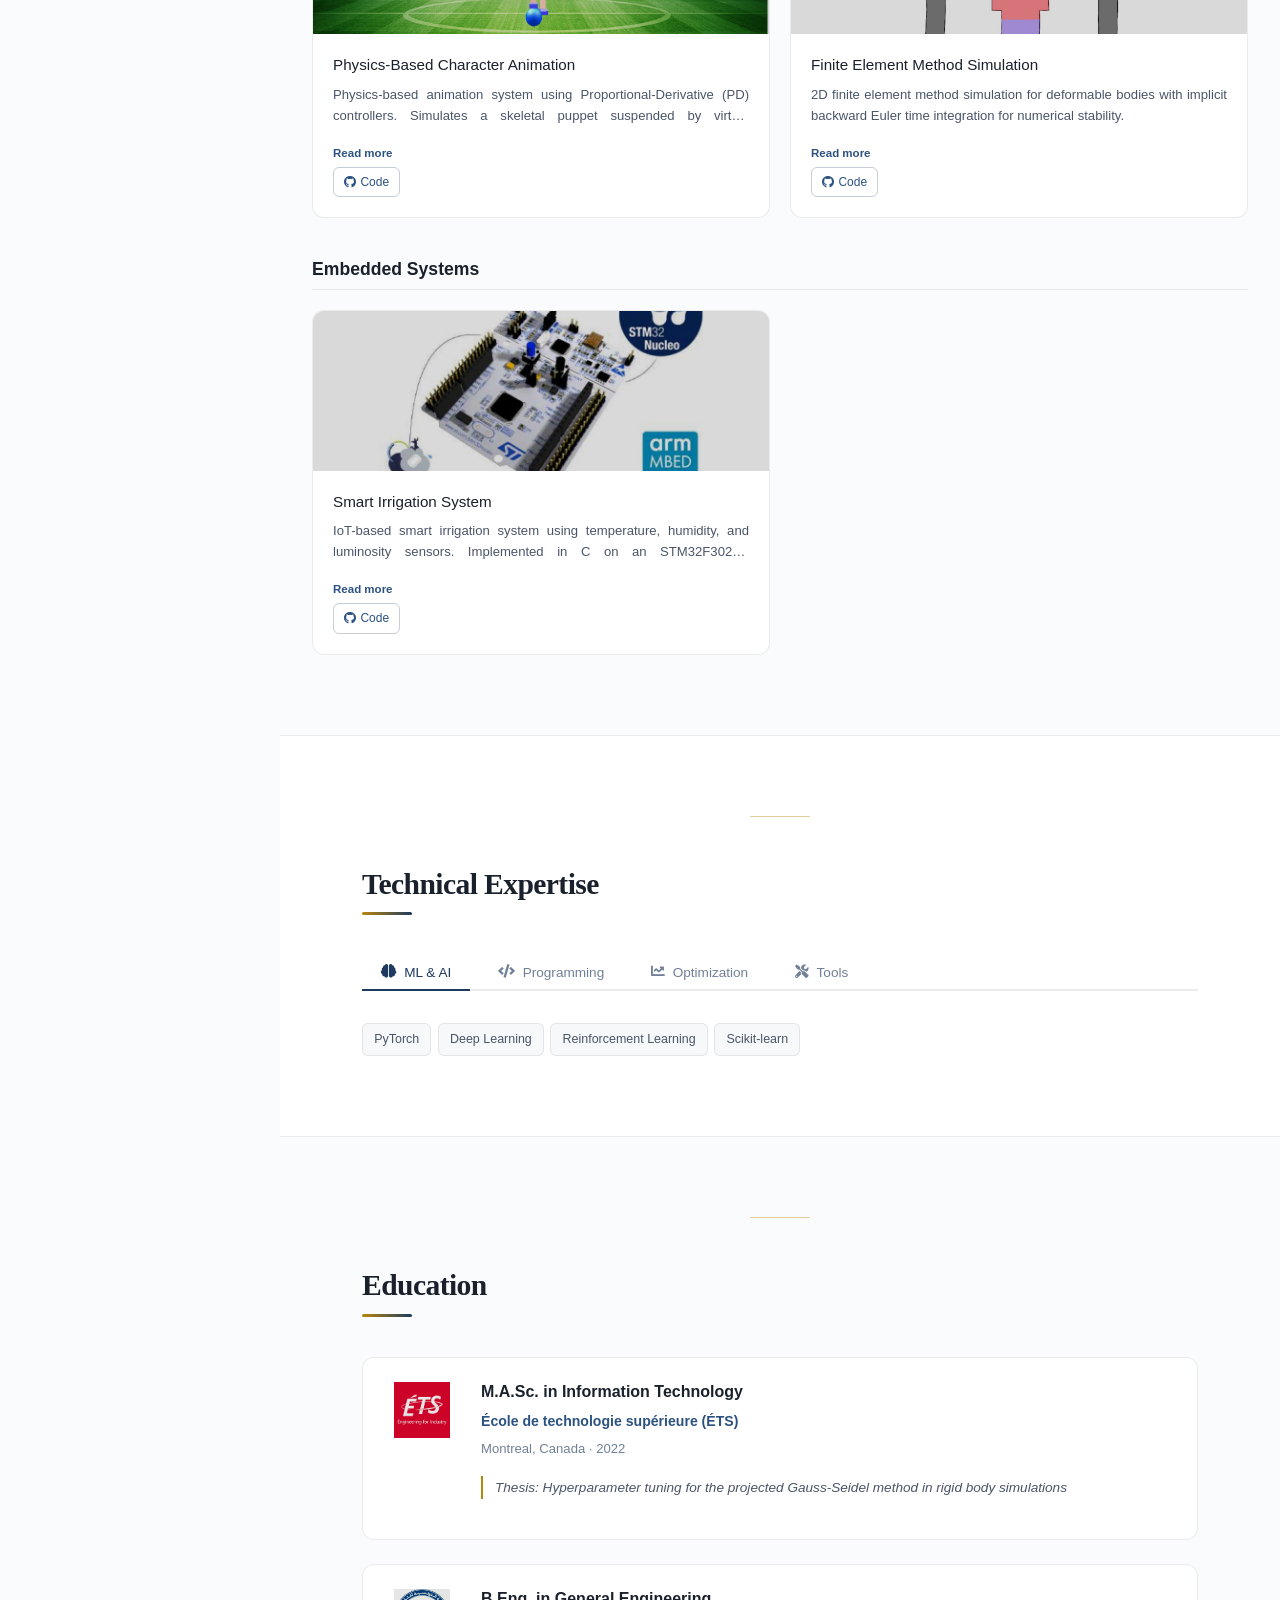
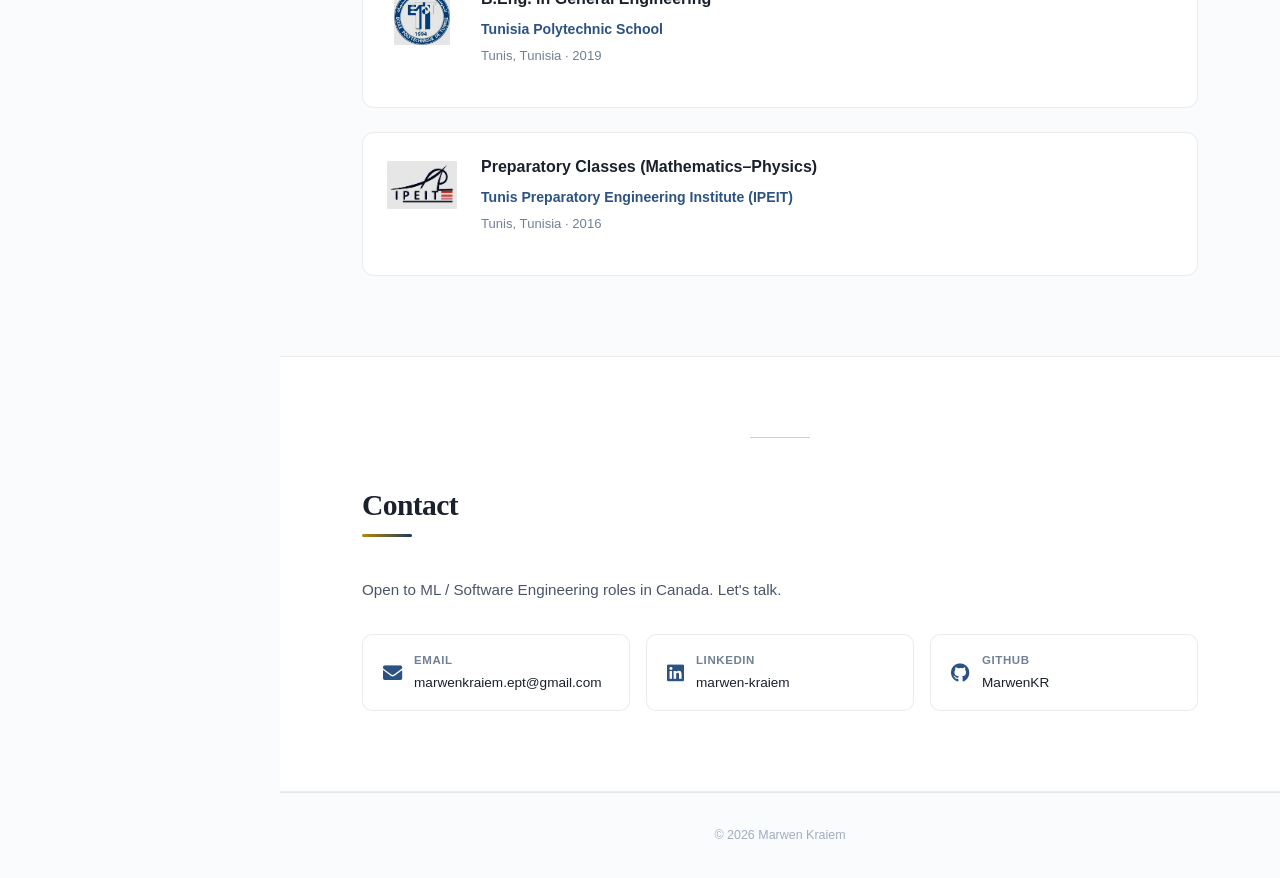
==== commit 14715941: "minor error fixed in job description" ====
--- a/index.html
+++ b/index.html
@@ -106,10 +106,10 @@
                     <div class="experience-item fade-in">
                         <div class="exp-header">
                             <h3>Software Engineer | ML & operations research </h3>
-                            <span class="exp-date">2024 – 2025</span>
-                        </div>
-                        <p class="exp-company">Ubisoft Montreal</p>
-                        <p>Conducted research on machine learning and operations research applications in construction project schedulling.</p>
+                            <span class="exp-date">2025 – Present</span>
+                        </div>
+                        <p class="exp-company">Numerix Lab</p>
+                        <p>Conducted research on applications of machine learning and operations research in construction project scheduling.</p>
                     </div>
 
                     <div class="experience-item fade-in">
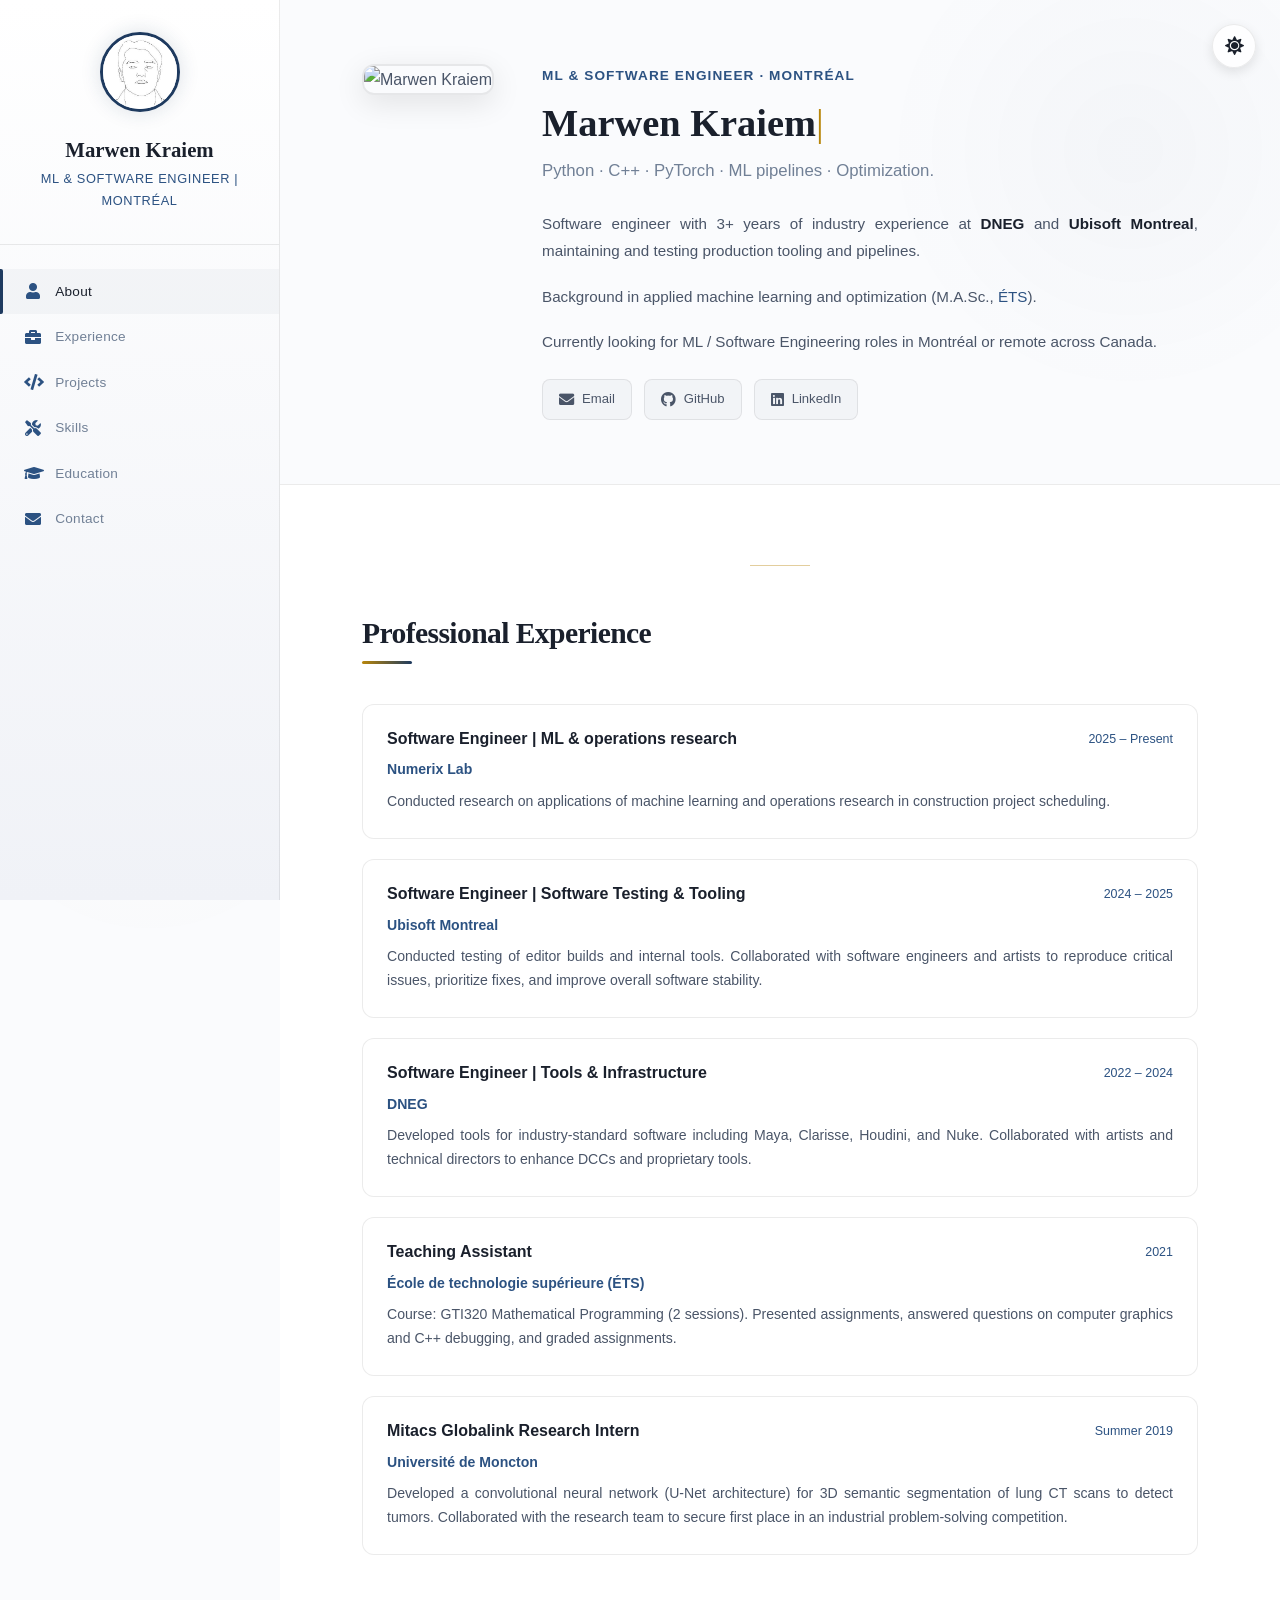
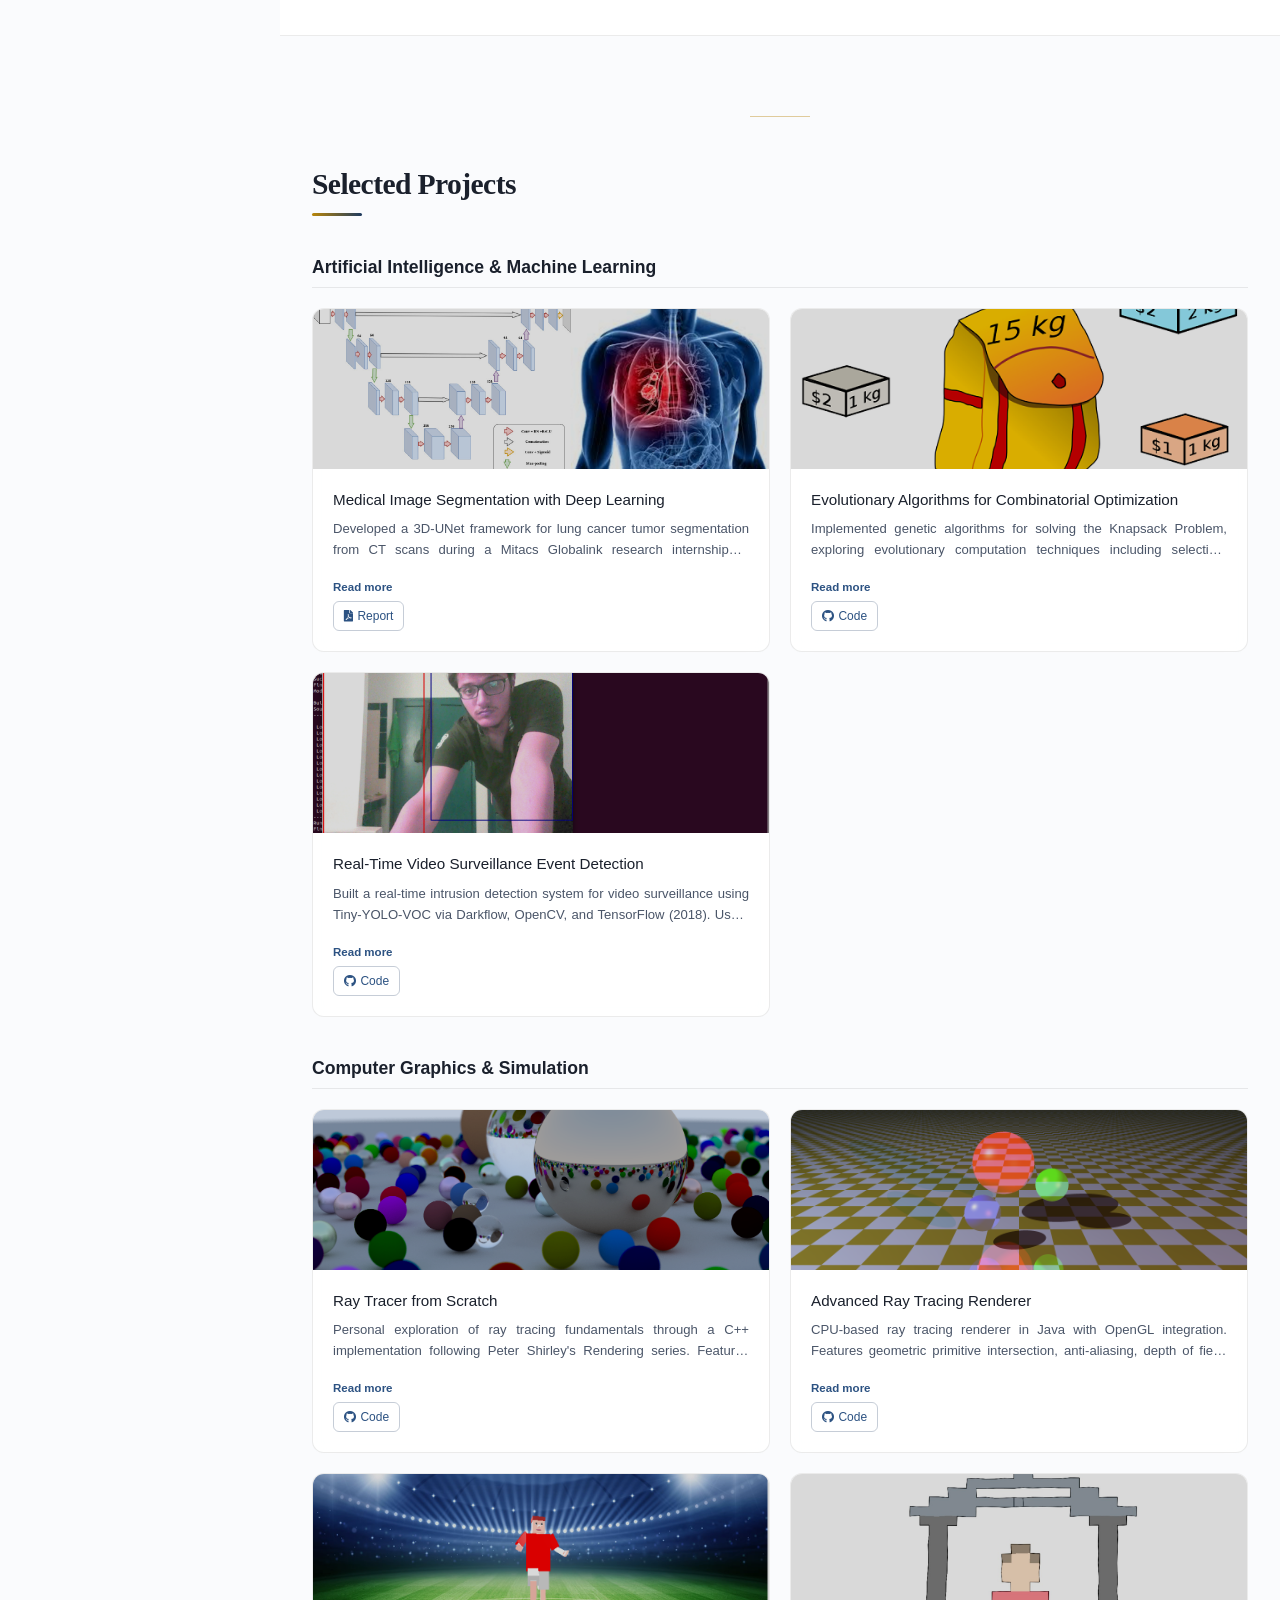
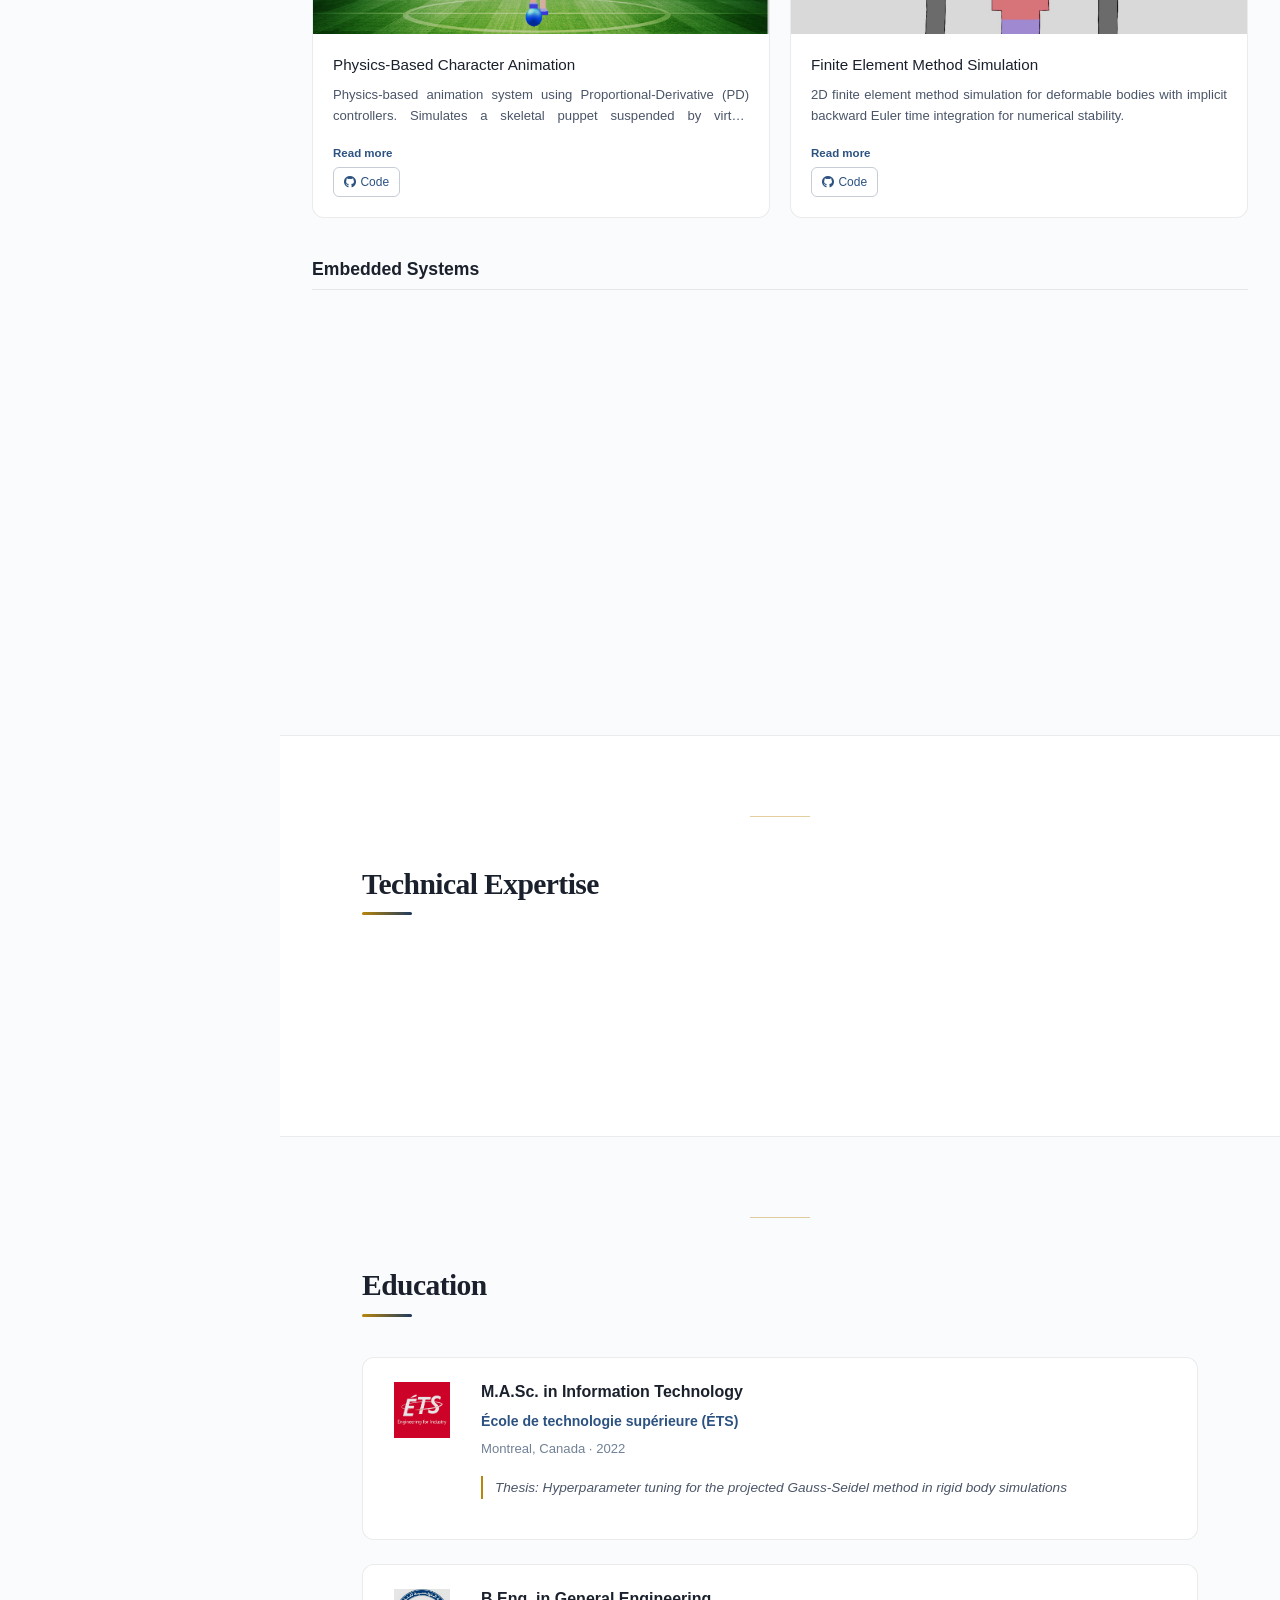
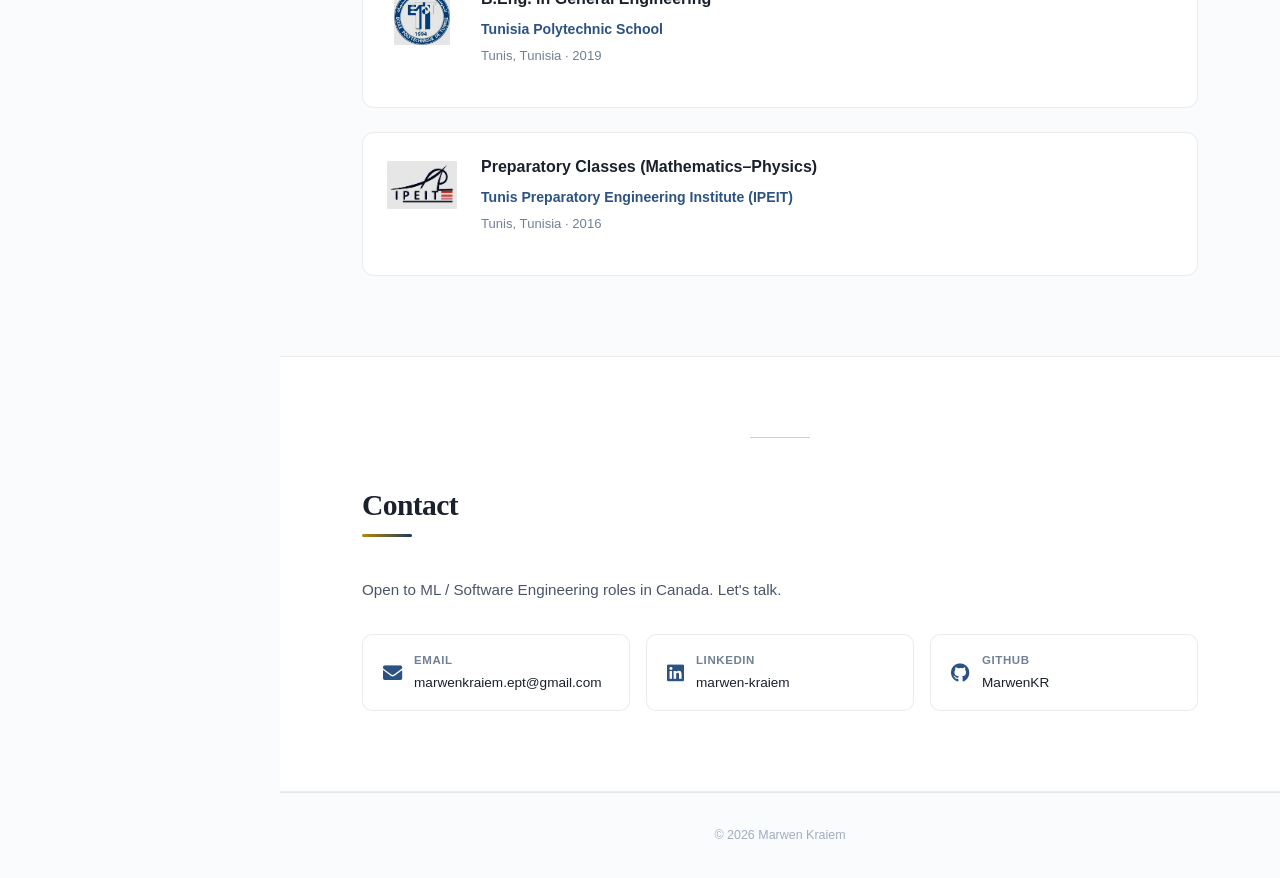
==== commit cb1984f8: "remove featured fron list" ====
--- a/index.html
+++ b/index.html
@@ -44,7 +44,6 @@
             <nav id="nav">
                 <ul>
                     <li><a href="#about" id="about-link"><i class="fas fa-user"></i> About</a></li>
-                    <li><a href="#featured" id="featured-link"><i class="fas fa-star"></i> Featured</a></li>
                     <li><a href="#experience" id="experience-link"><i class="fas fa-briefcase"></i> Experience</a></li>
                     <li><a href="#projects" id="projects-link"><i class="fas fa-code"></i> Projects</a></li>
                     <li><a href="#skills" id="skills-link"><i class="fas fa-tools"></i> Skills</a></li>
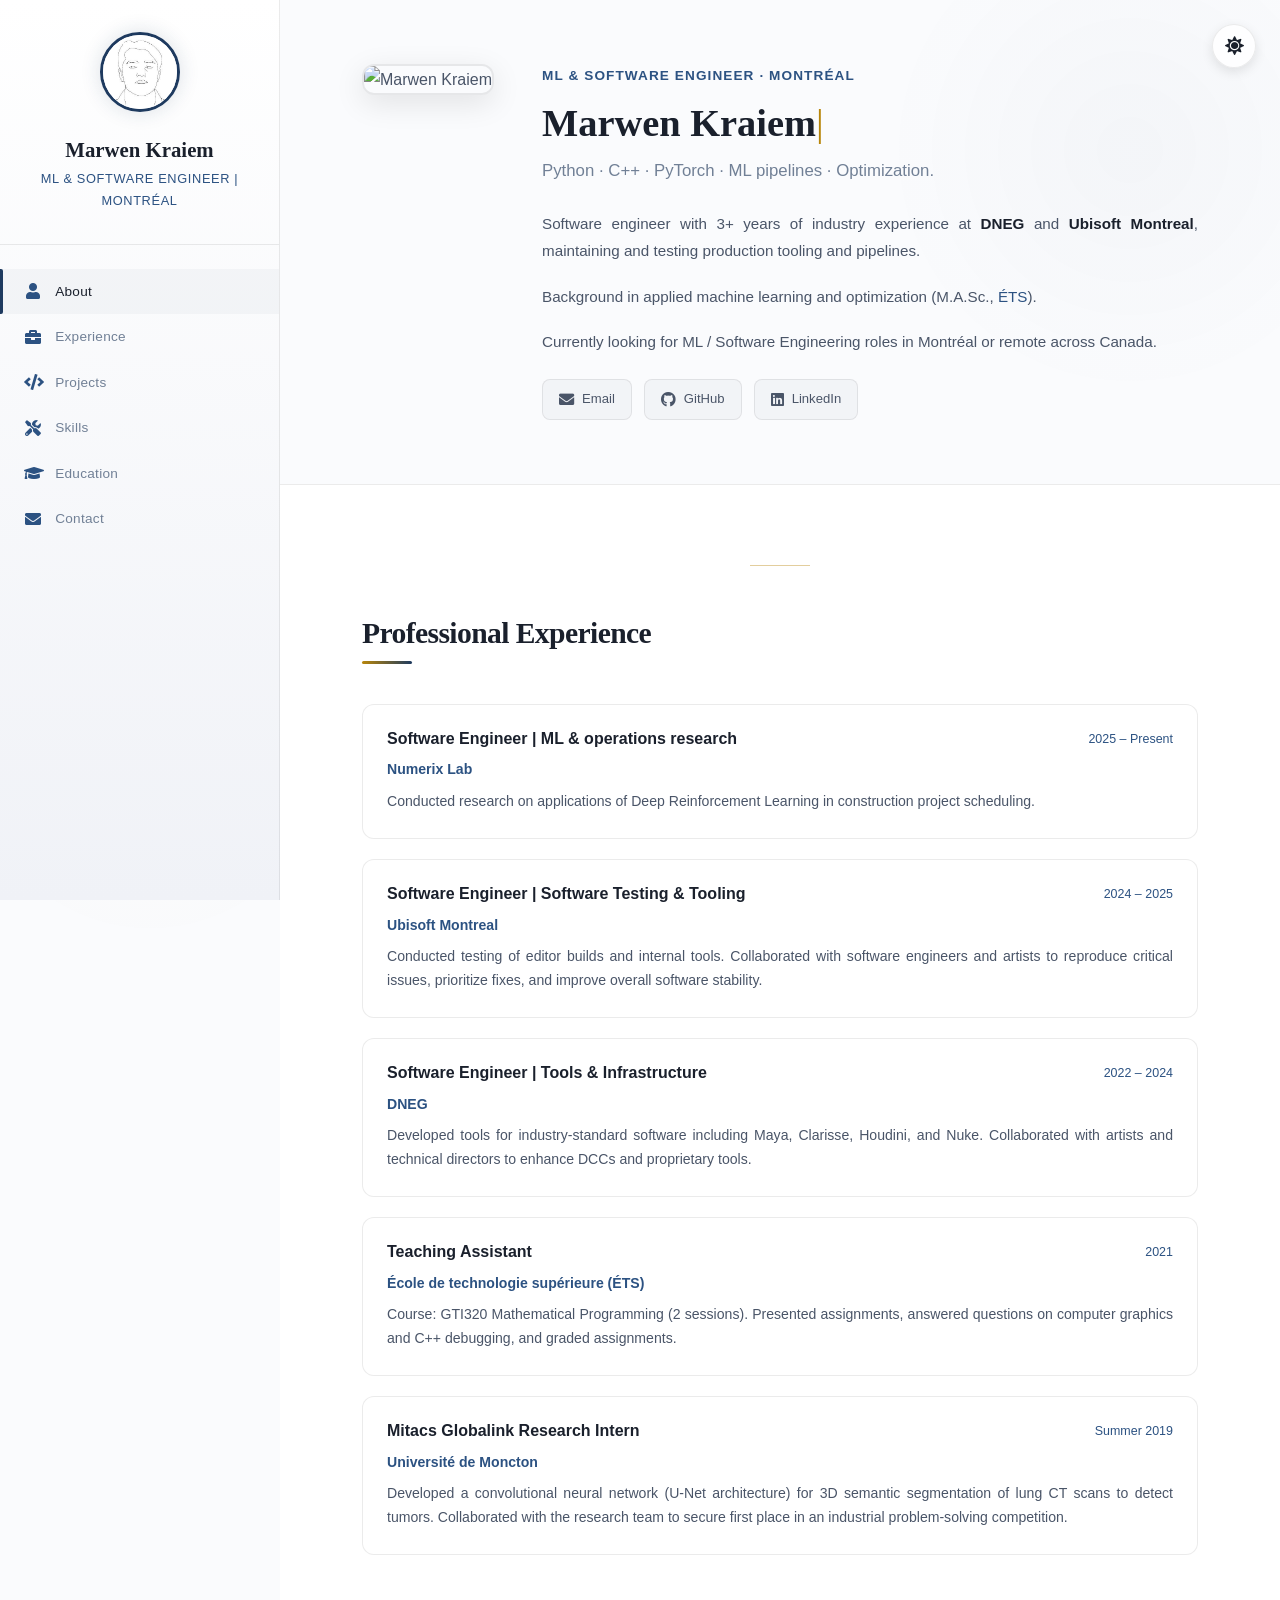
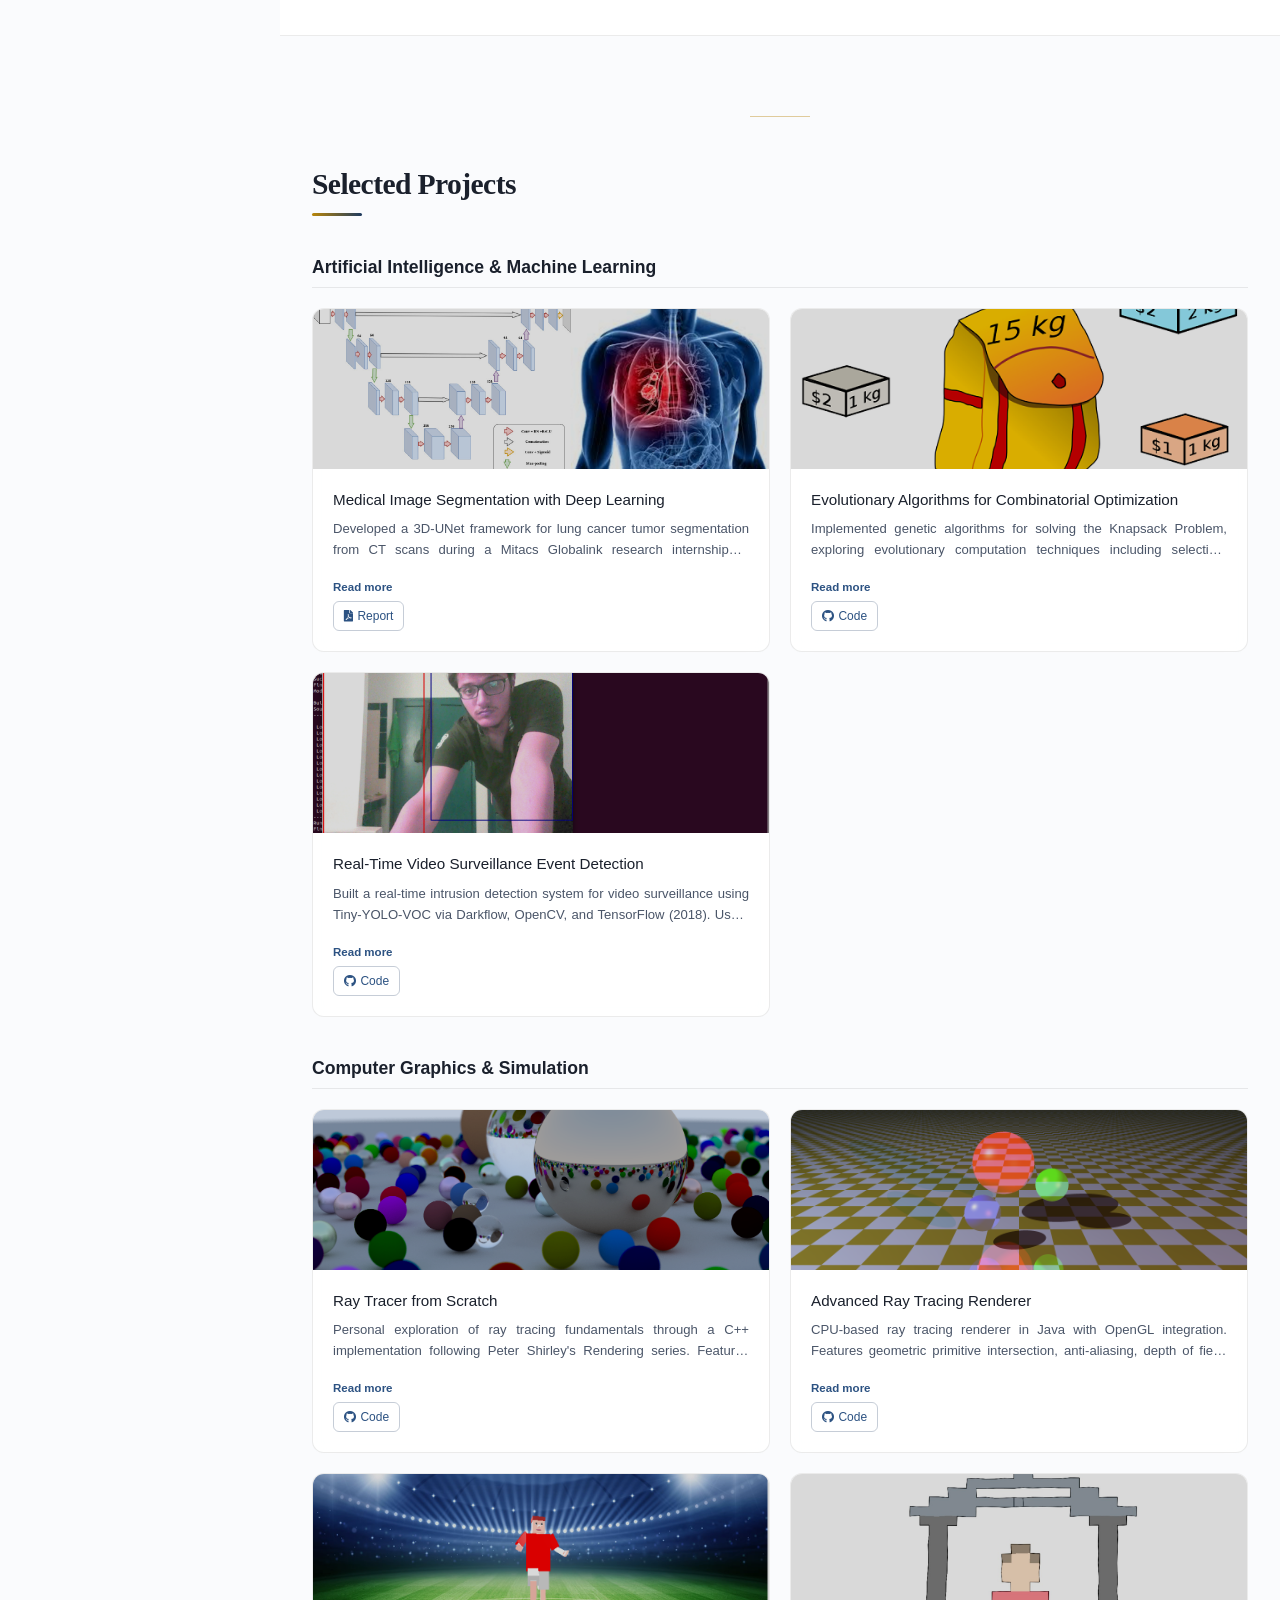
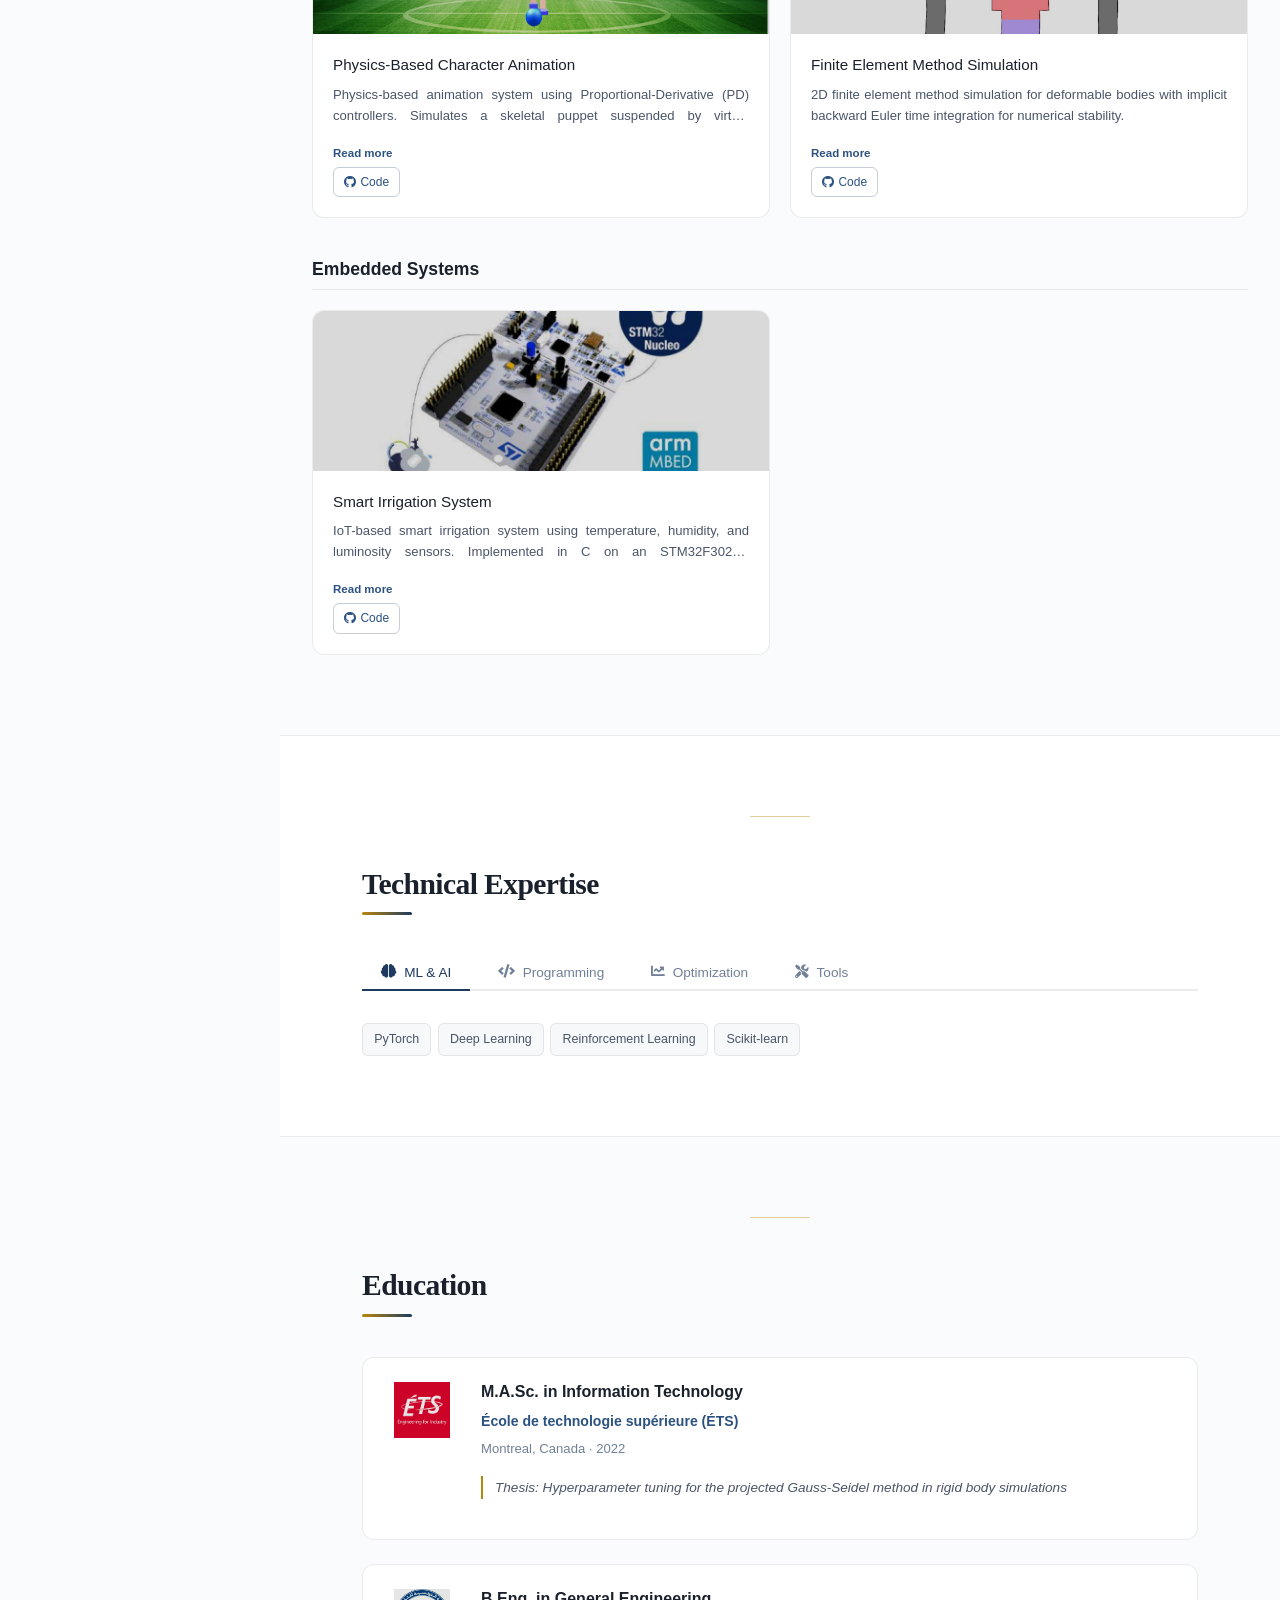
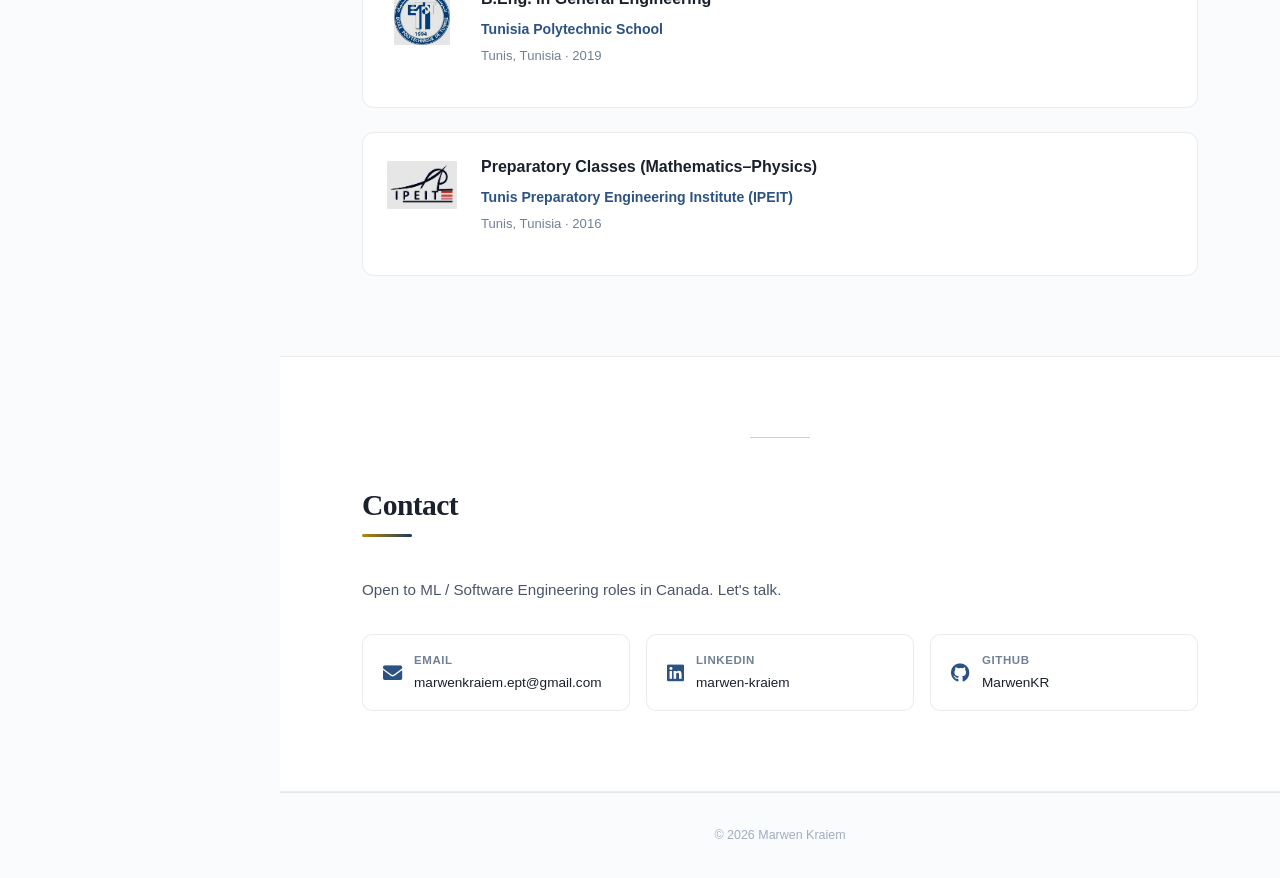
==== commit 48a81005: "job description changed" ====
--- a/index.html
+++ b/index.html
@@ -108,7 +108,7 @@
                             <span class="exp-date">2025 – Present</span>
                         </div>
                         <p class="exp-company">Numerix Lab</p>
-                        <p>Conducted research on applications of machine learning and operations research in construction project scheduling.</p>
+                        <p>Conducted research on applications of Deep Reinforcement Learning in construction project scheduling.</p>
                     </div>
 
                     <div class="experience-item fade-in">
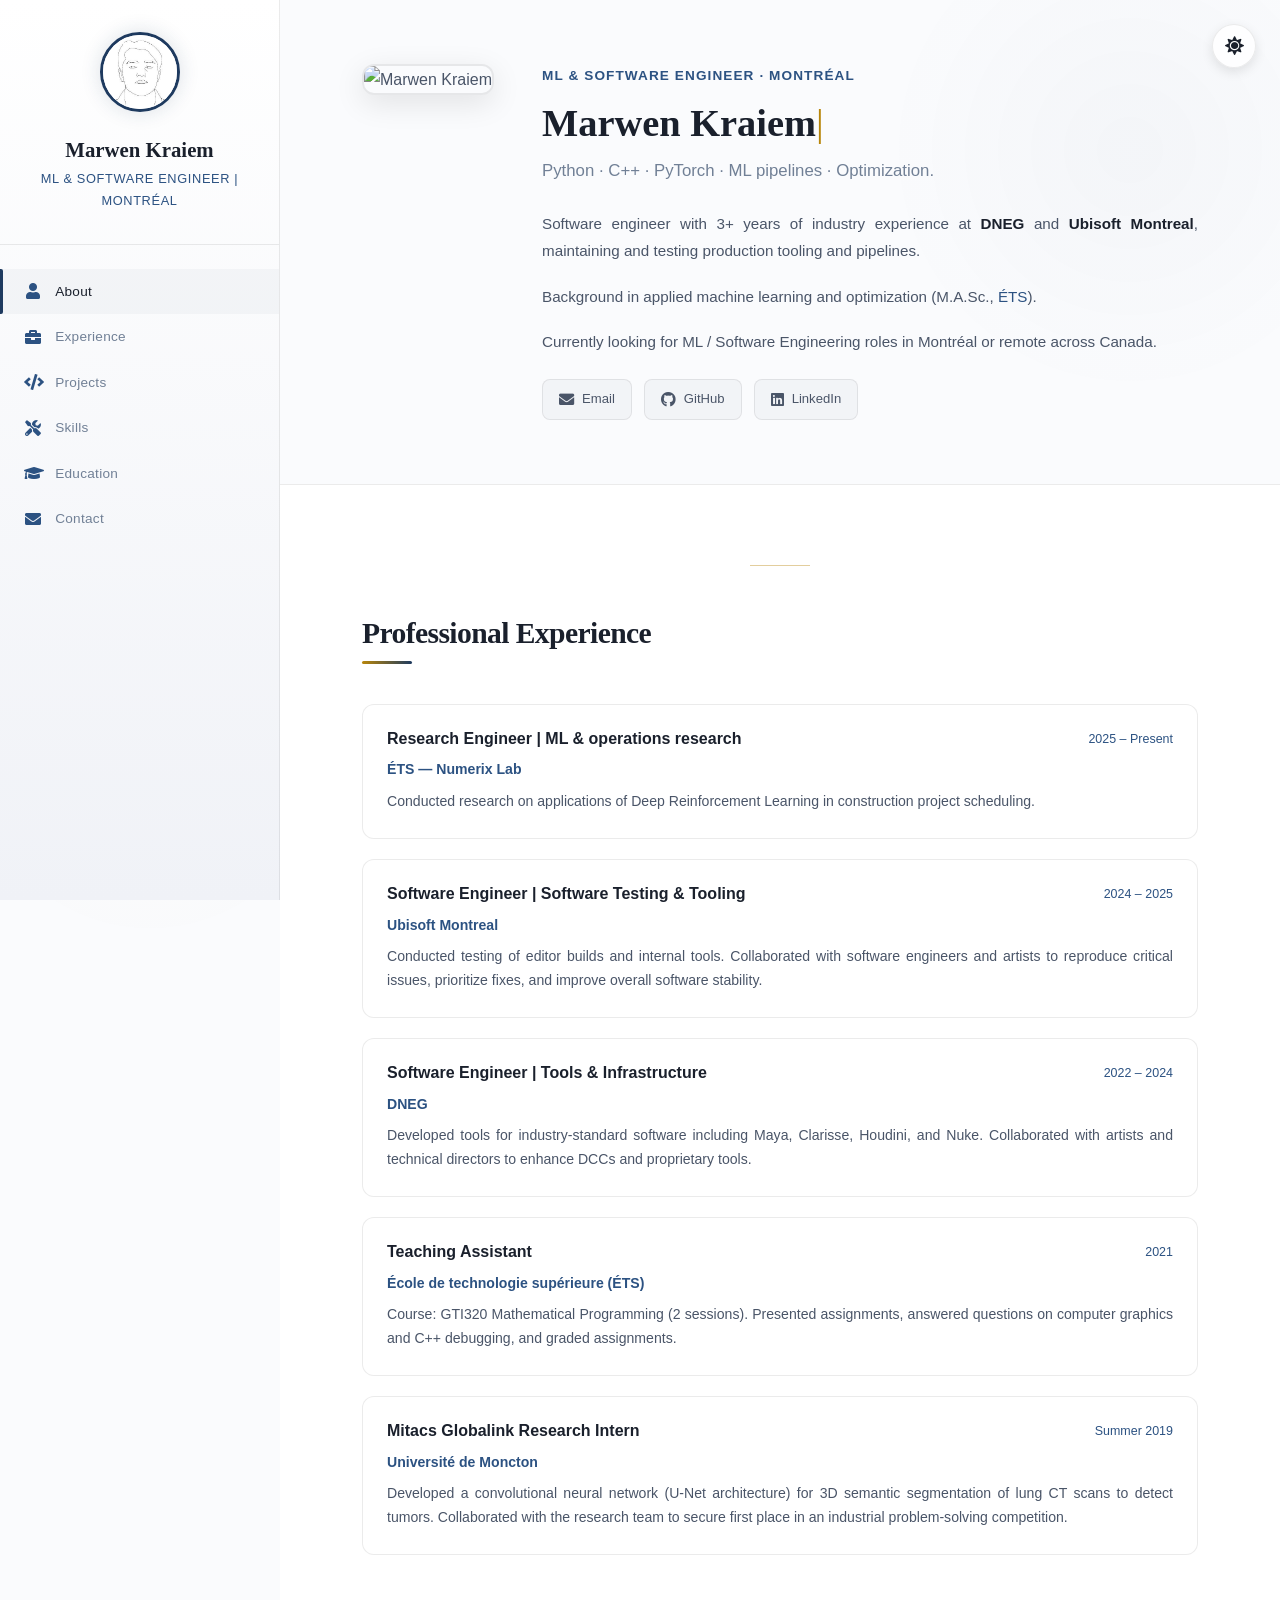
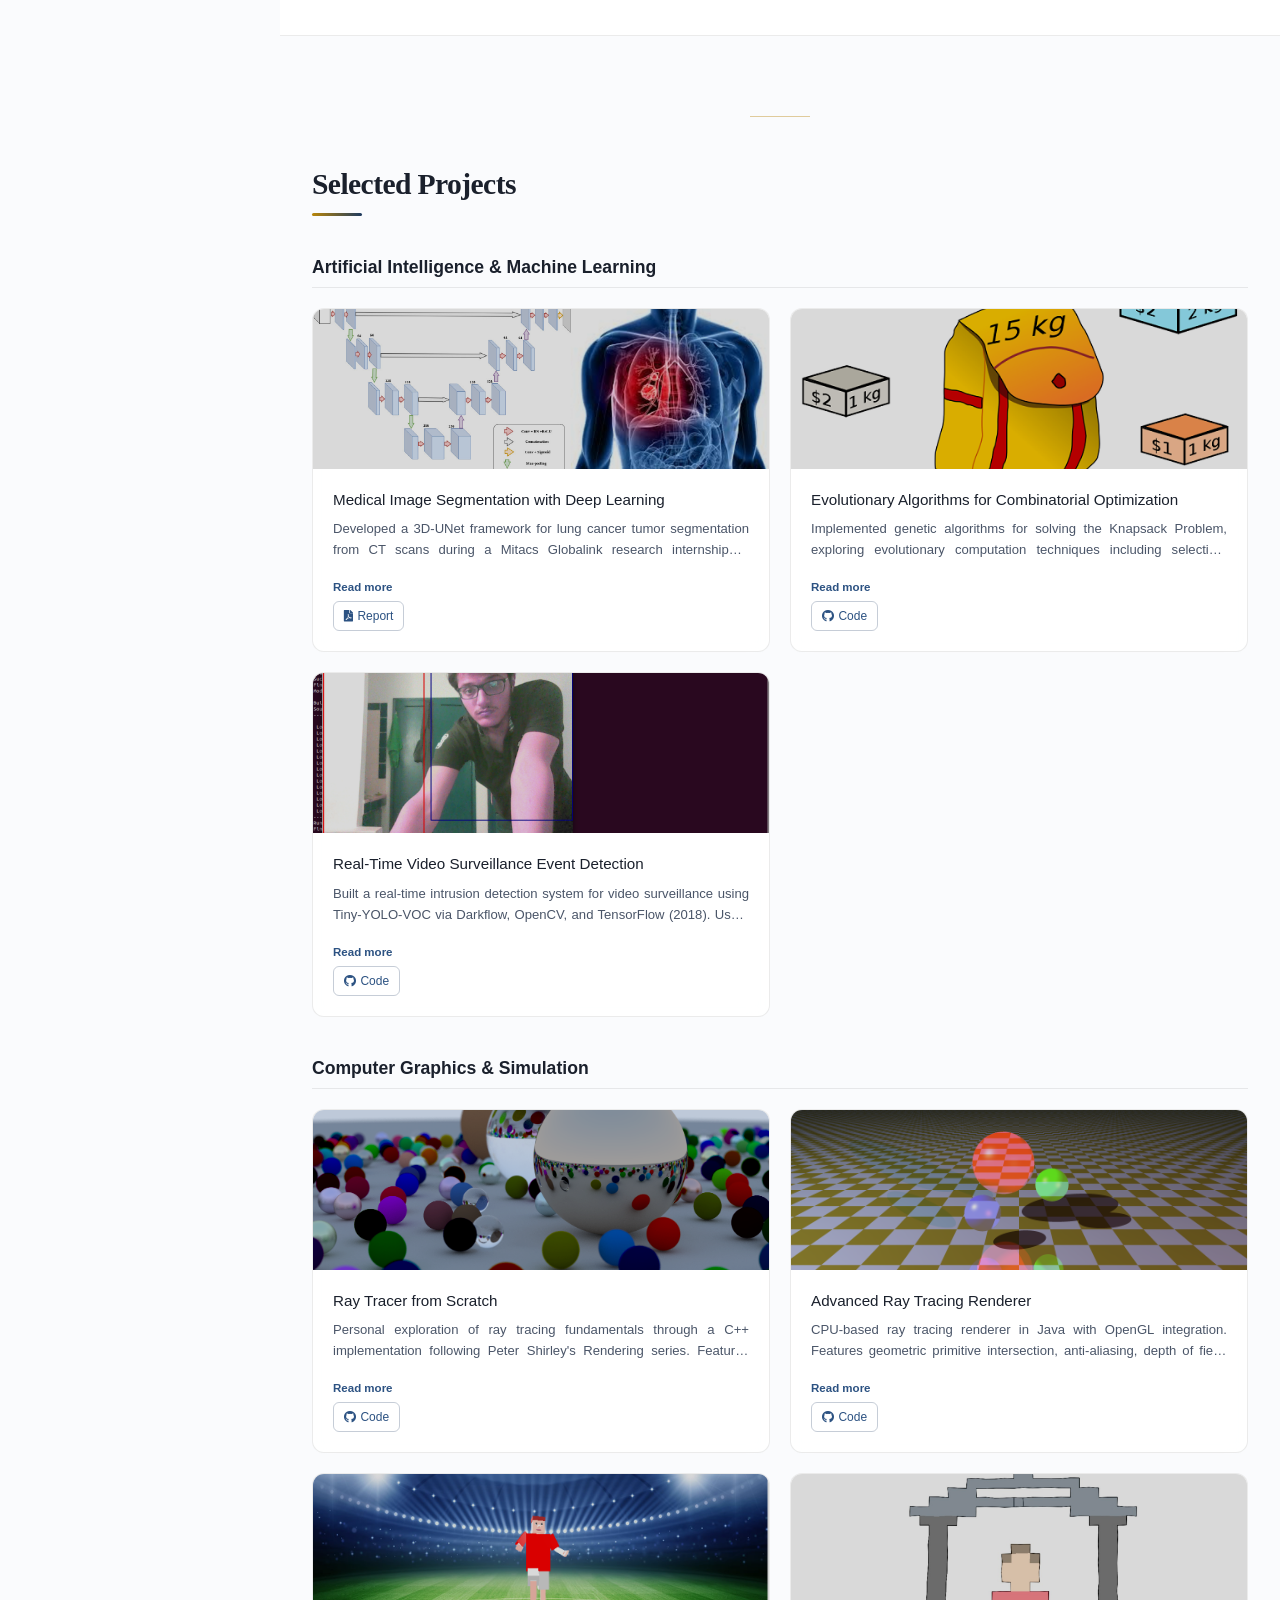
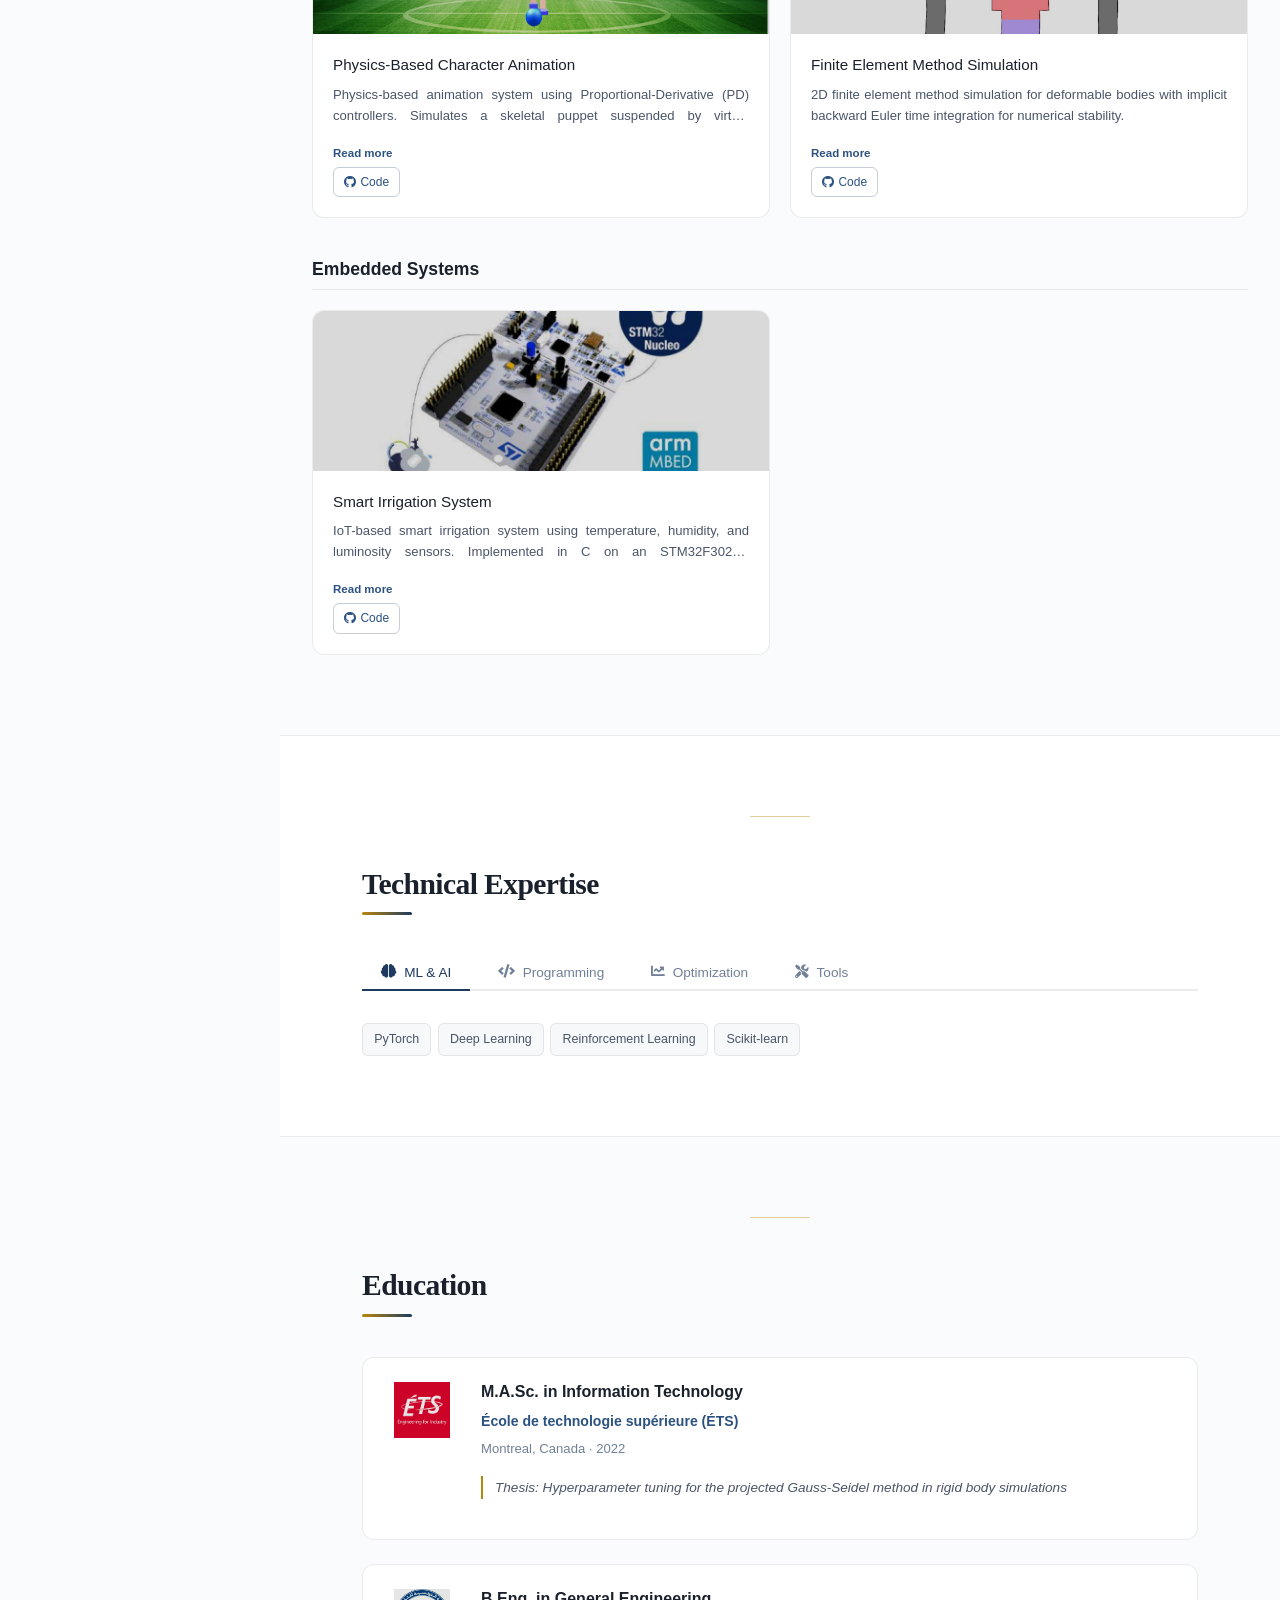
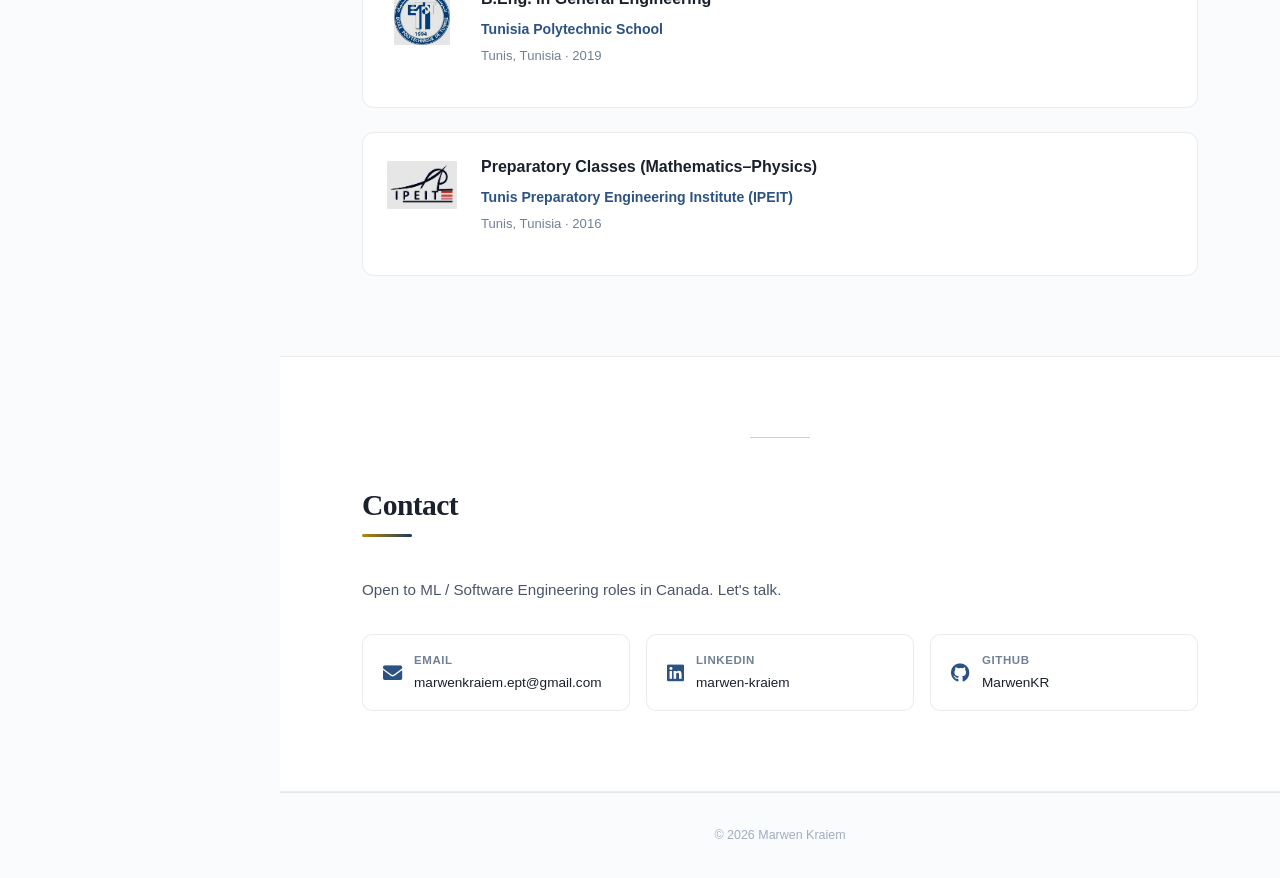
==== commit db05fd21: "change job title" ====
--- a/index.html
+++ b/index.html
@@ -104,10 +104,10 @@
                 <div class="experience-list">
                     <div class="experience-item fade-in">
                         <div class="exp-header">
-                            <h3>Software Engineer | ML & operations research </h3>
+                            <h3>Research Engineer | ML & operations research </h3>
                             <span class="exp-date">2025 – Present</span>
                         </div>
-                        <p class="exp-company">Numerix Lab</p>
+                        <p class="exp-company">ÉTS — Numerix Lab </p>
                         <p>Conducted research on applications of Deep Reinforcement Learning in construction project scheduling.</p>
                     </div>
 
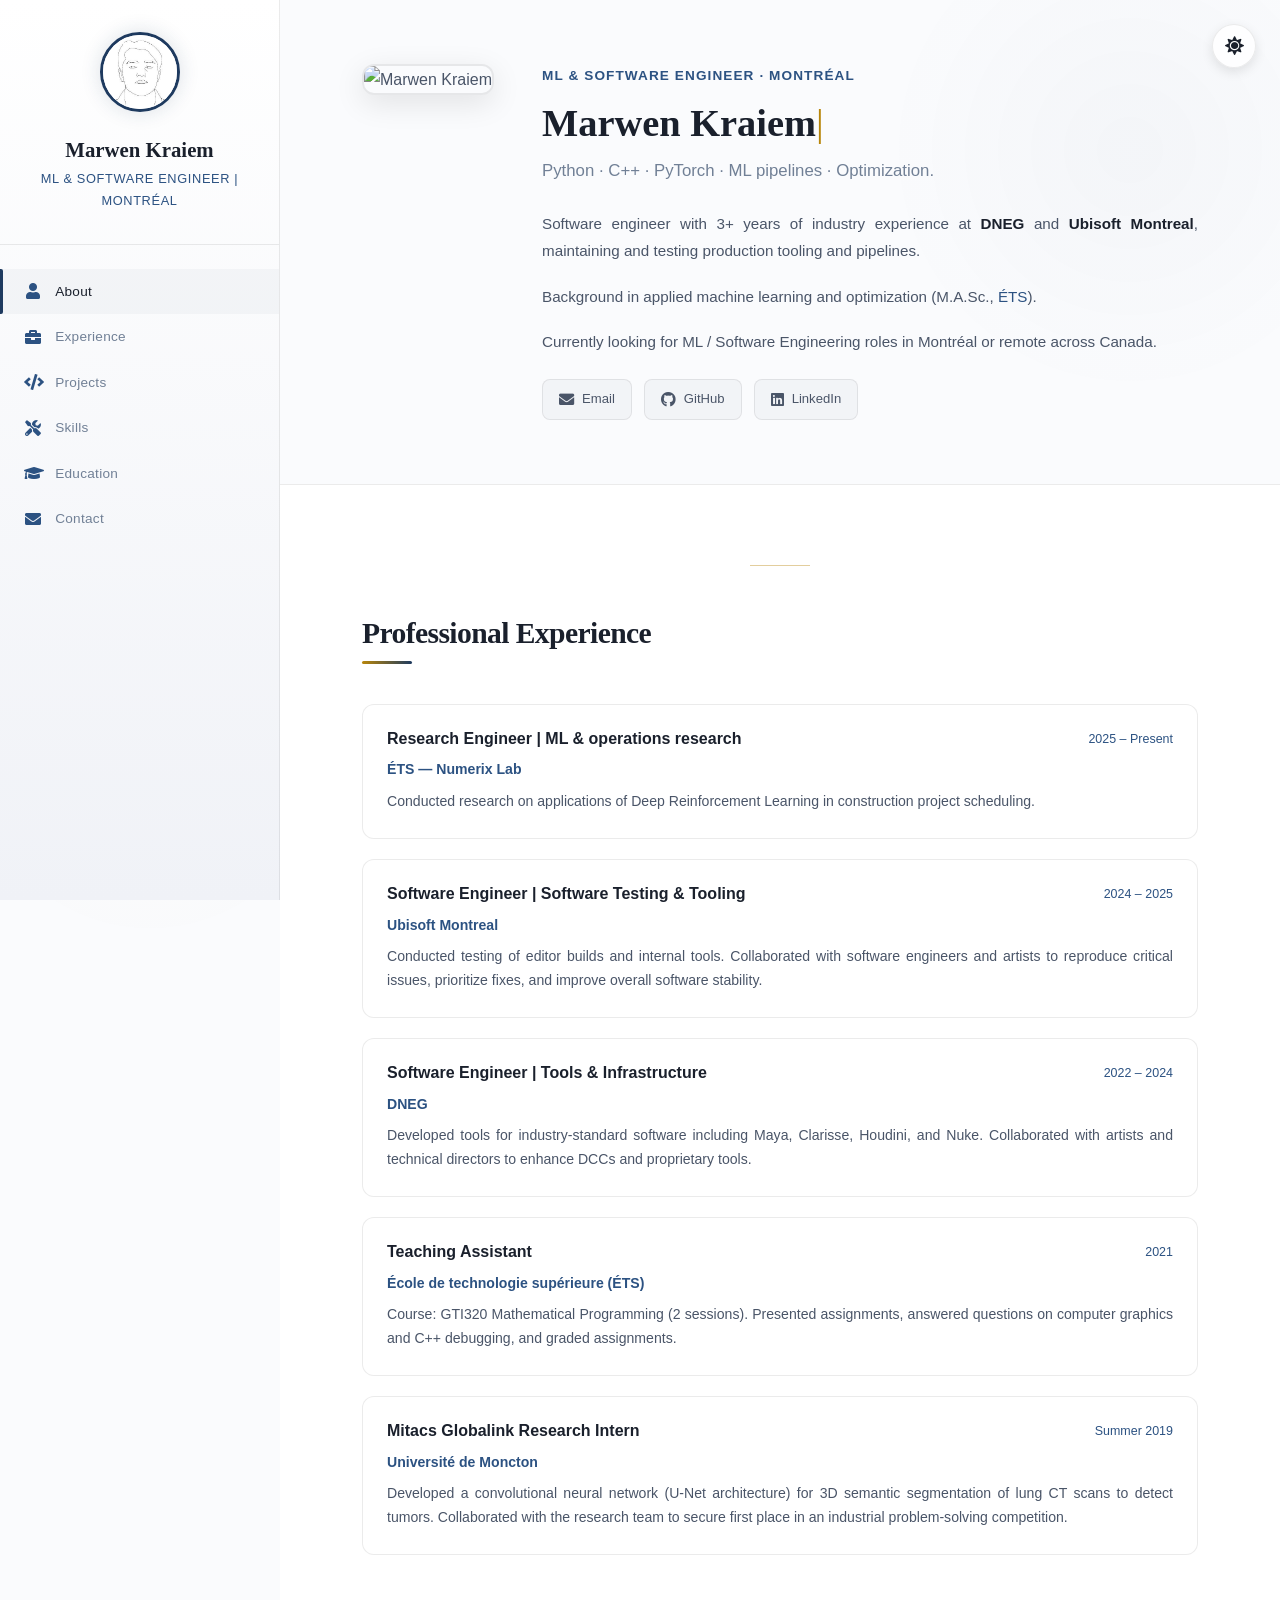
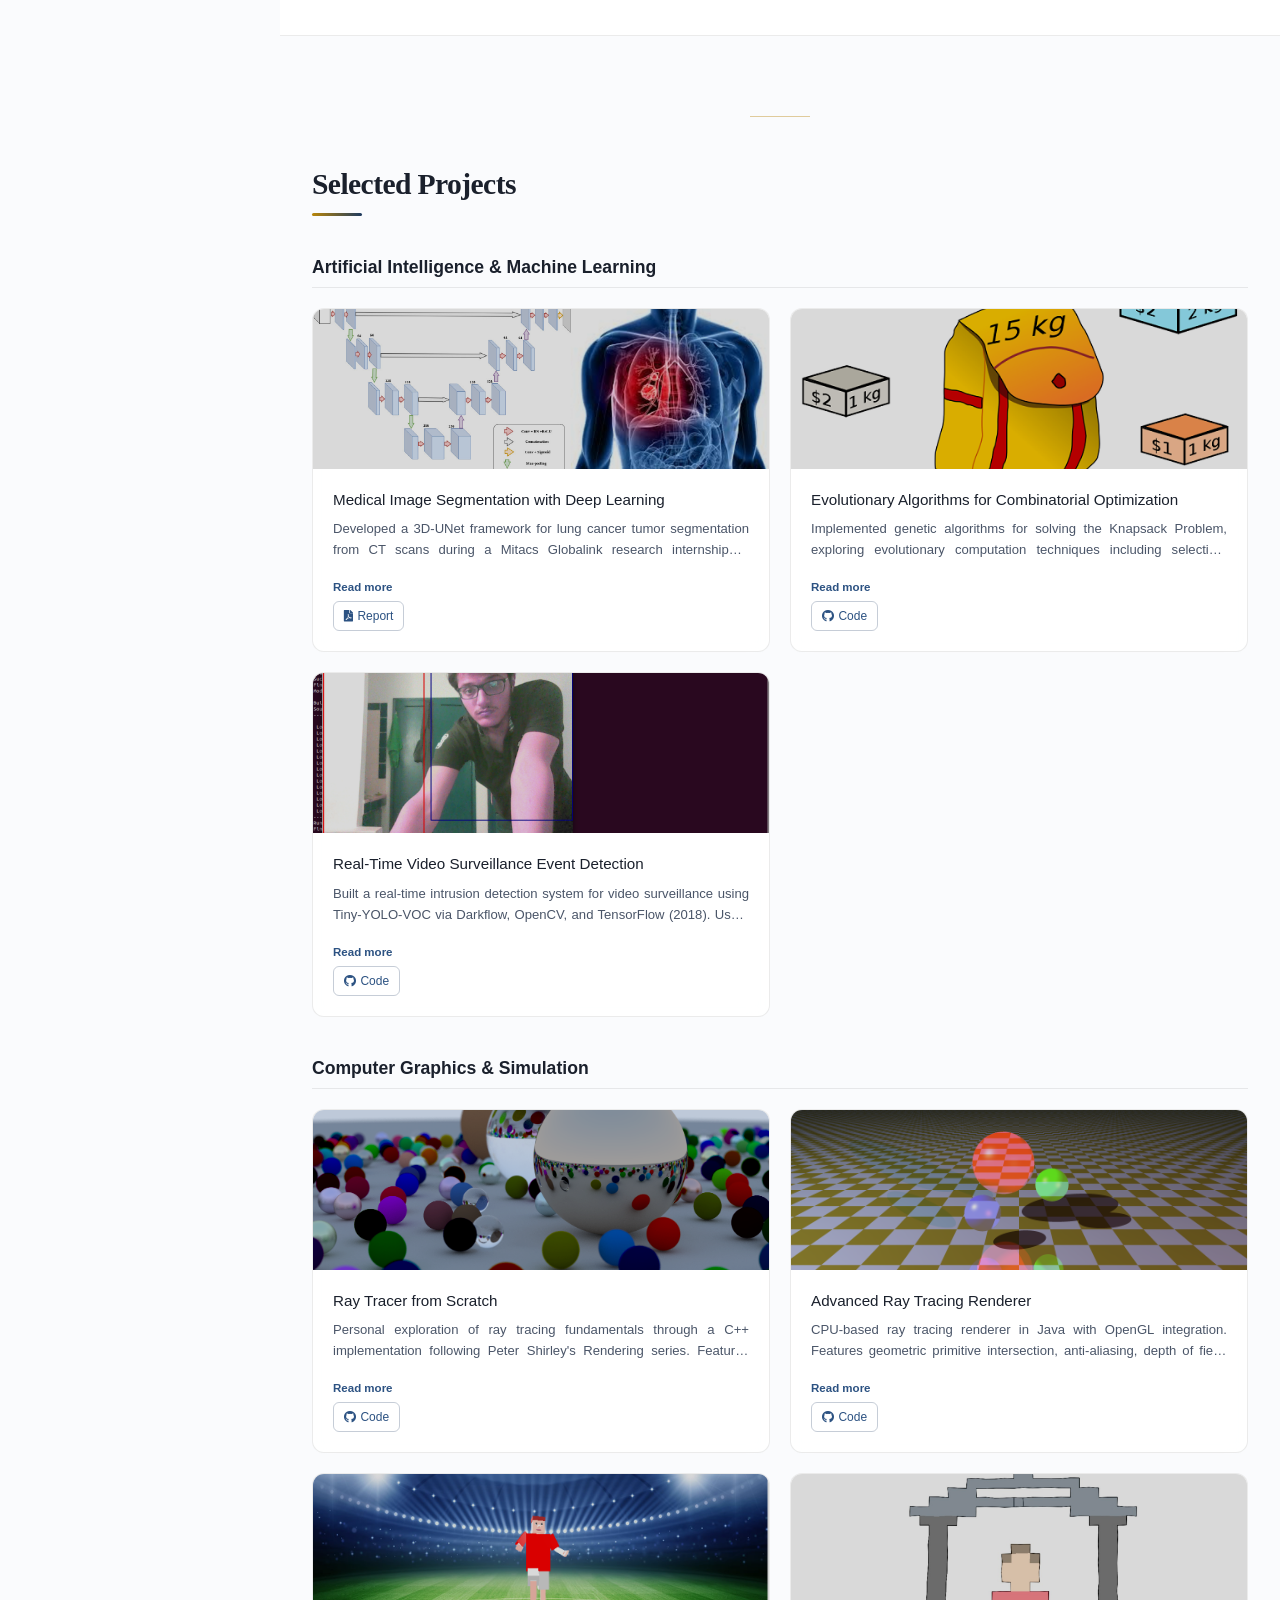
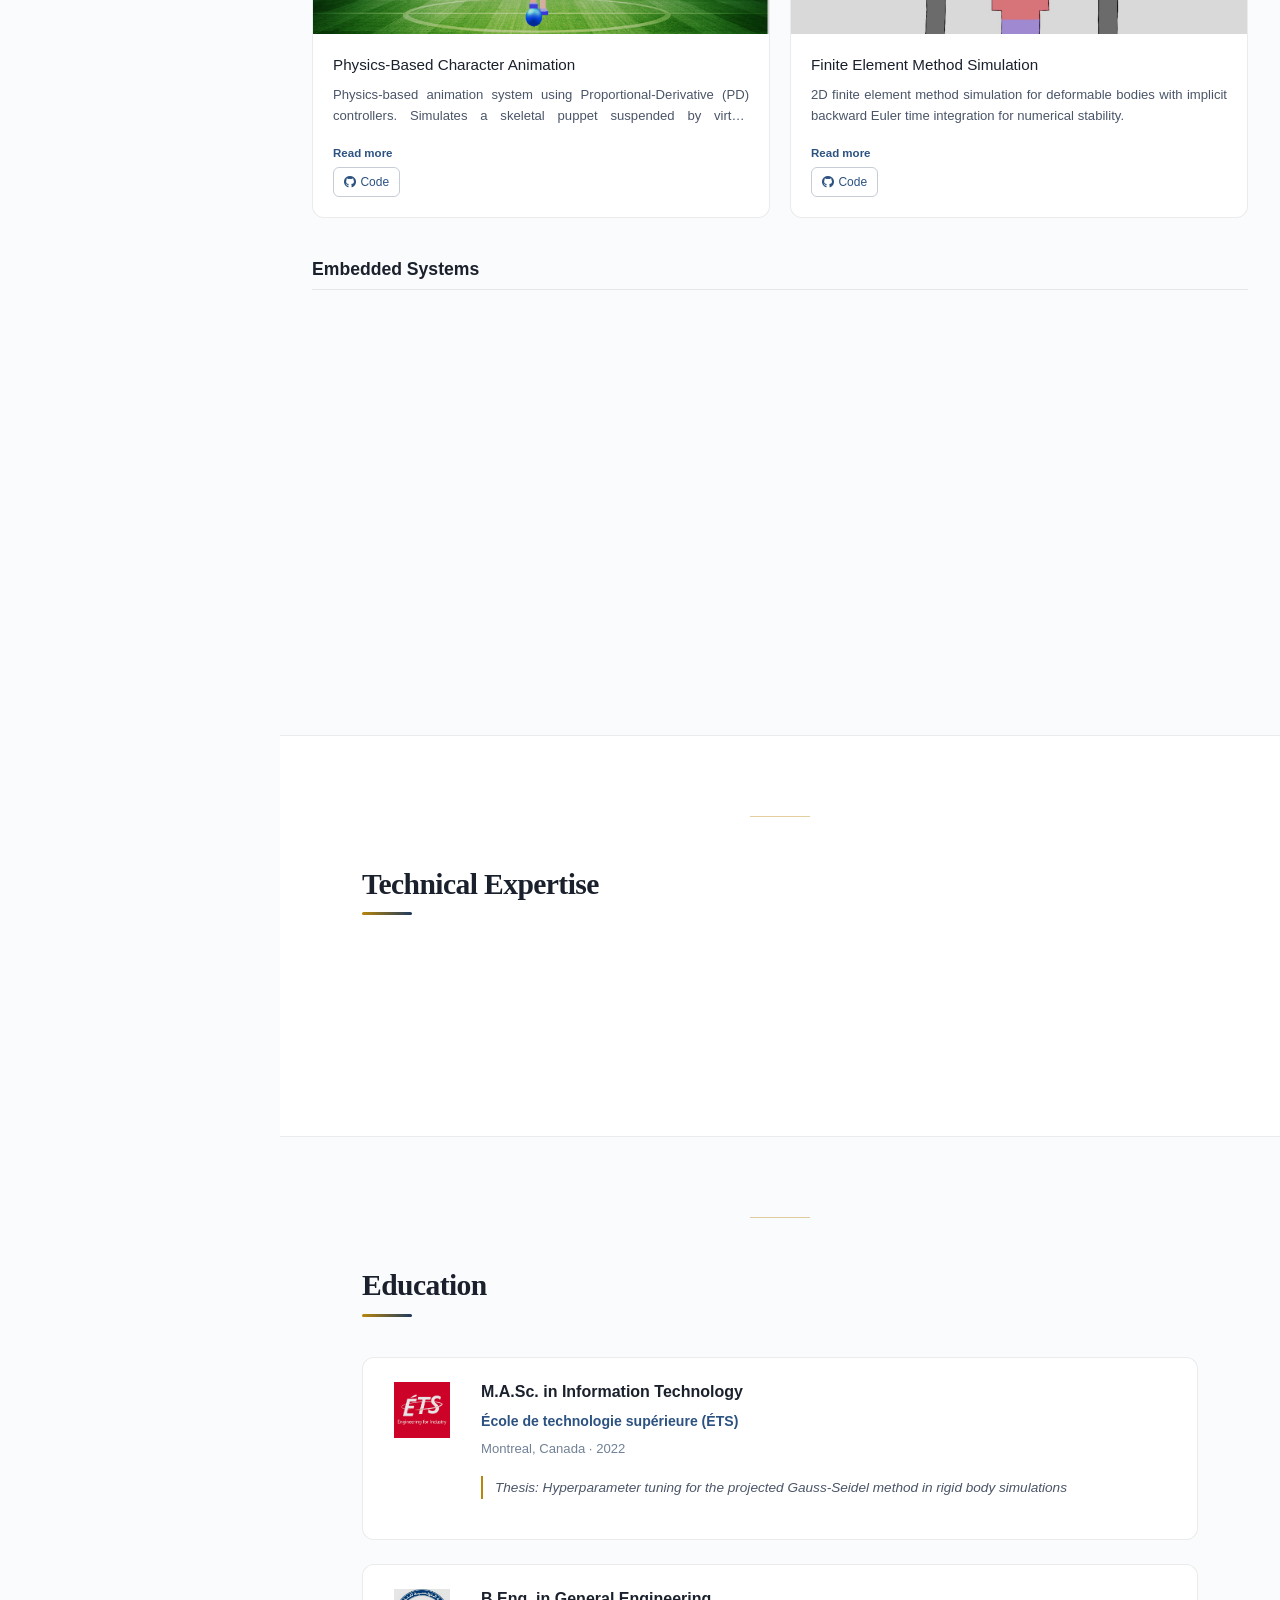
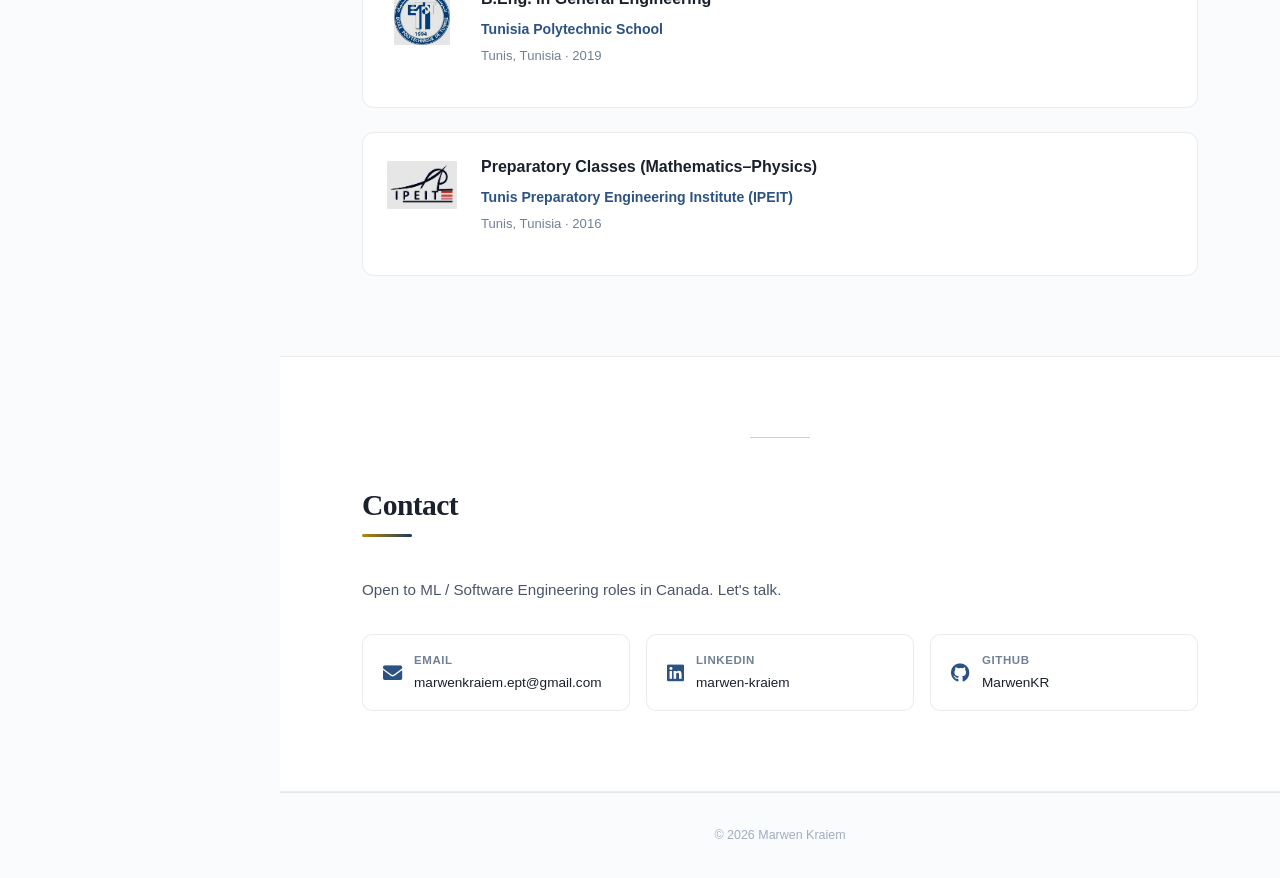
==== commit 1988c9c2: "fix linkedin broken link" ====
--- a/index.html
+++ b/index.html
@@ -86,7 +86,7 @@
                                     class="fas fa-envelope"></i> Email</a>
                             <a href="https://github.com/MarwenKR" class="hero-link"><i class="fab fa-github"></i>
                                 GitHub</a>
-                            <a href="https://www.linkedin.com/in/marwenkraiem" class="hero-link"><i
+                            <a href="https://www.linkedin.com/in/marwen-kraiem/" class="hero-link"><i
                                     class="fab fa-linkedin"></i> LinkedIn</a>
                         </div>
                     </div>
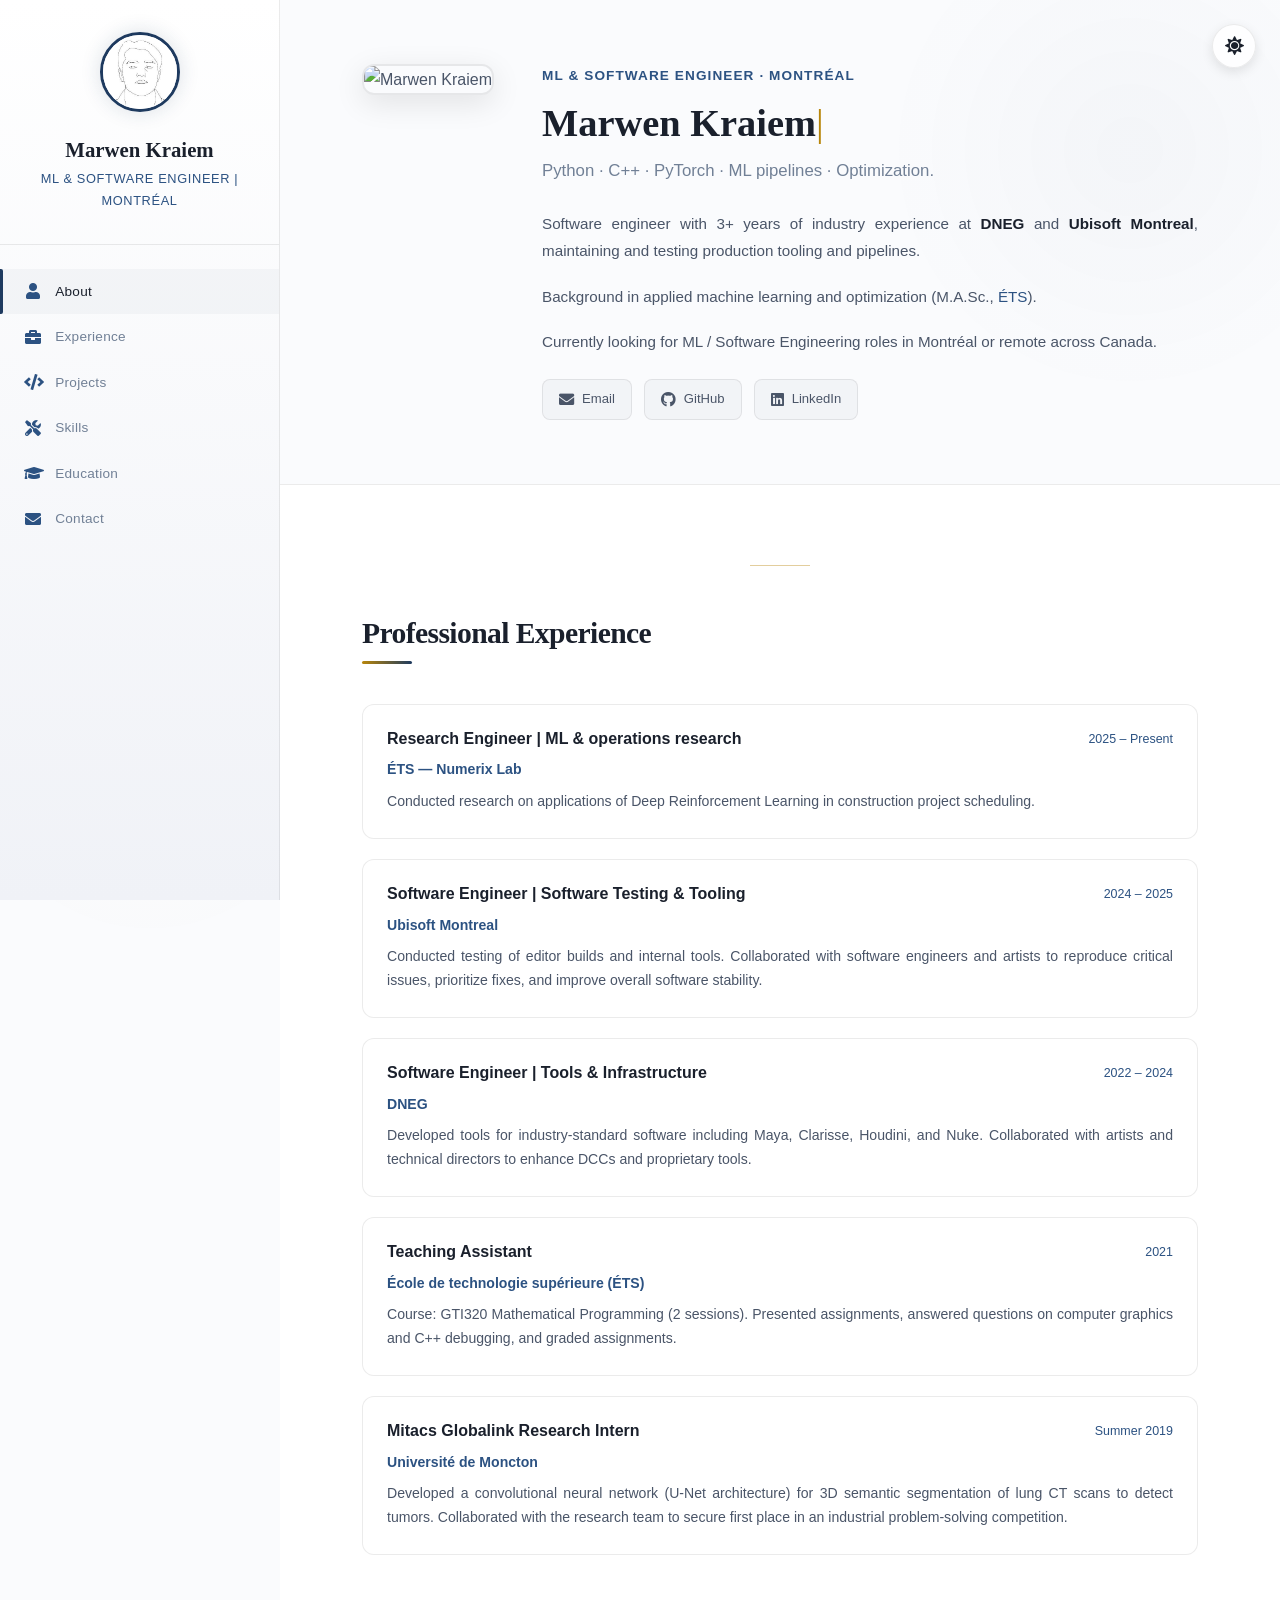
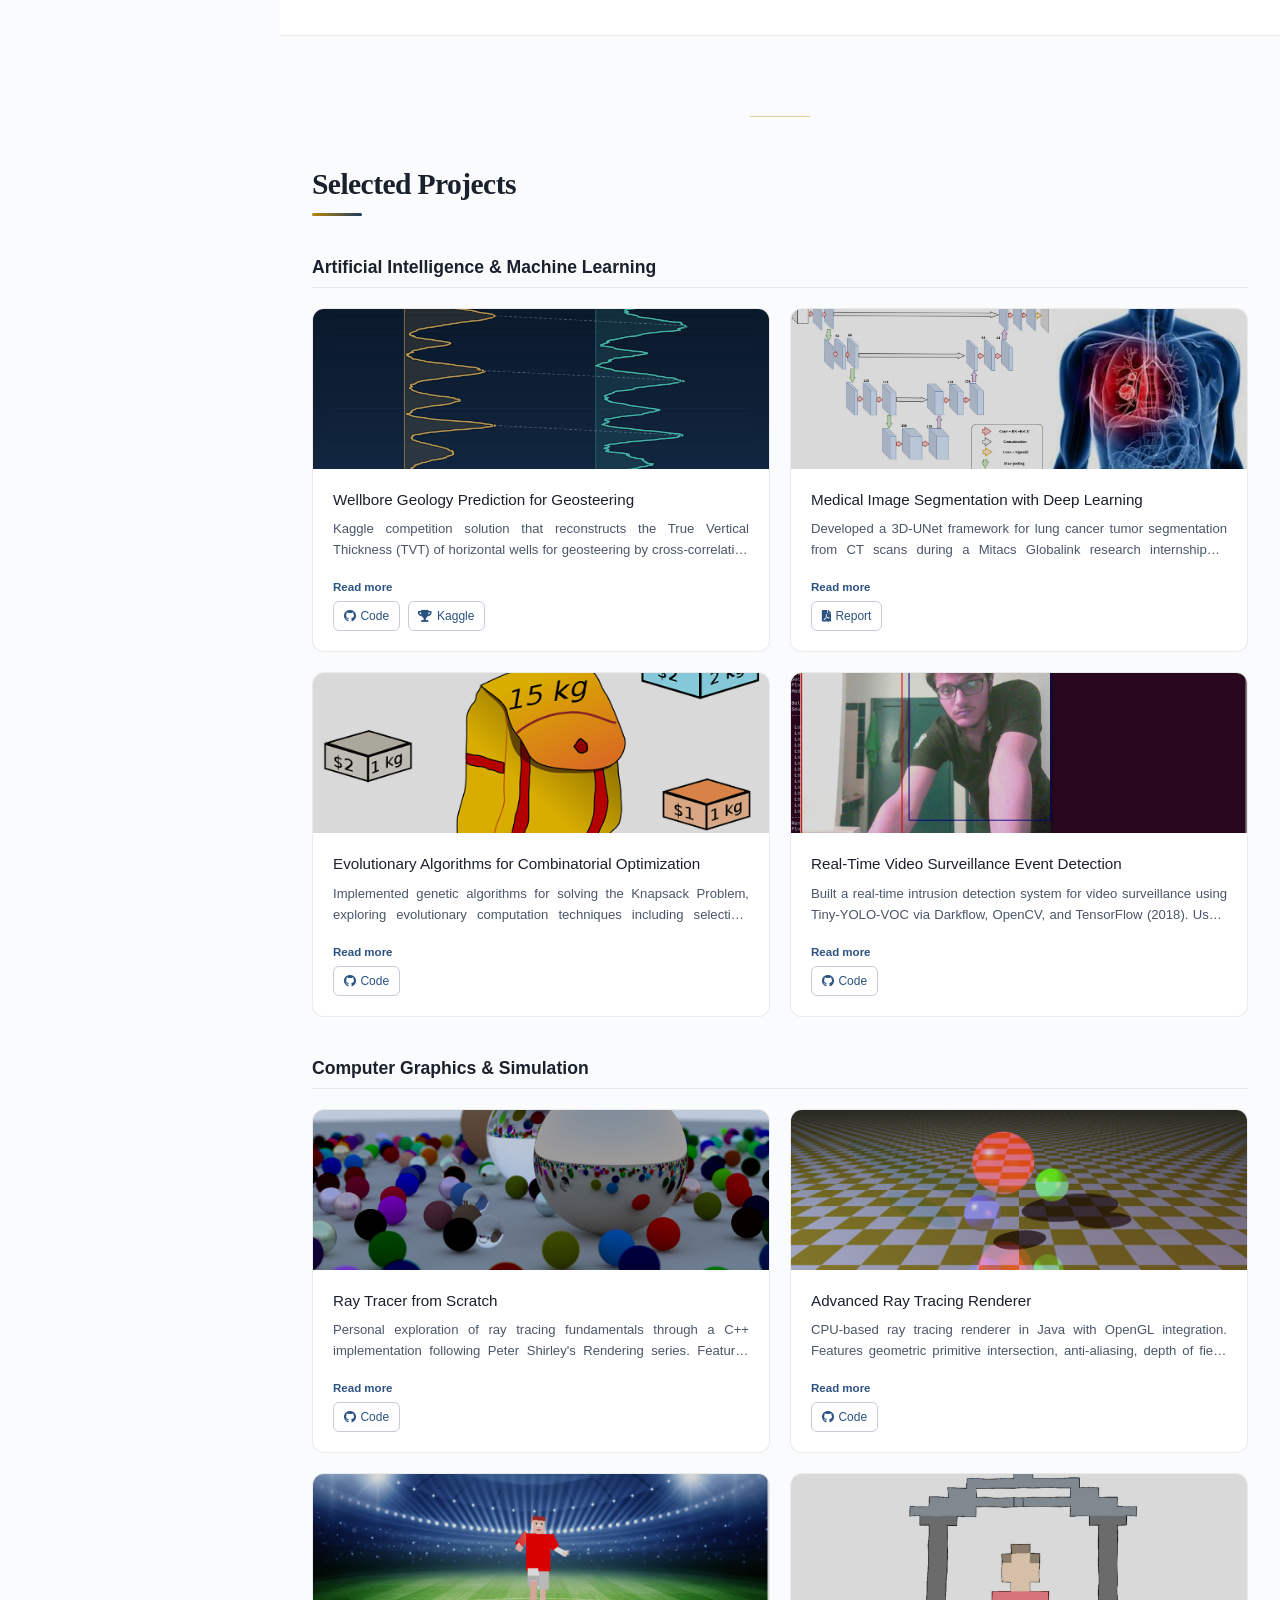
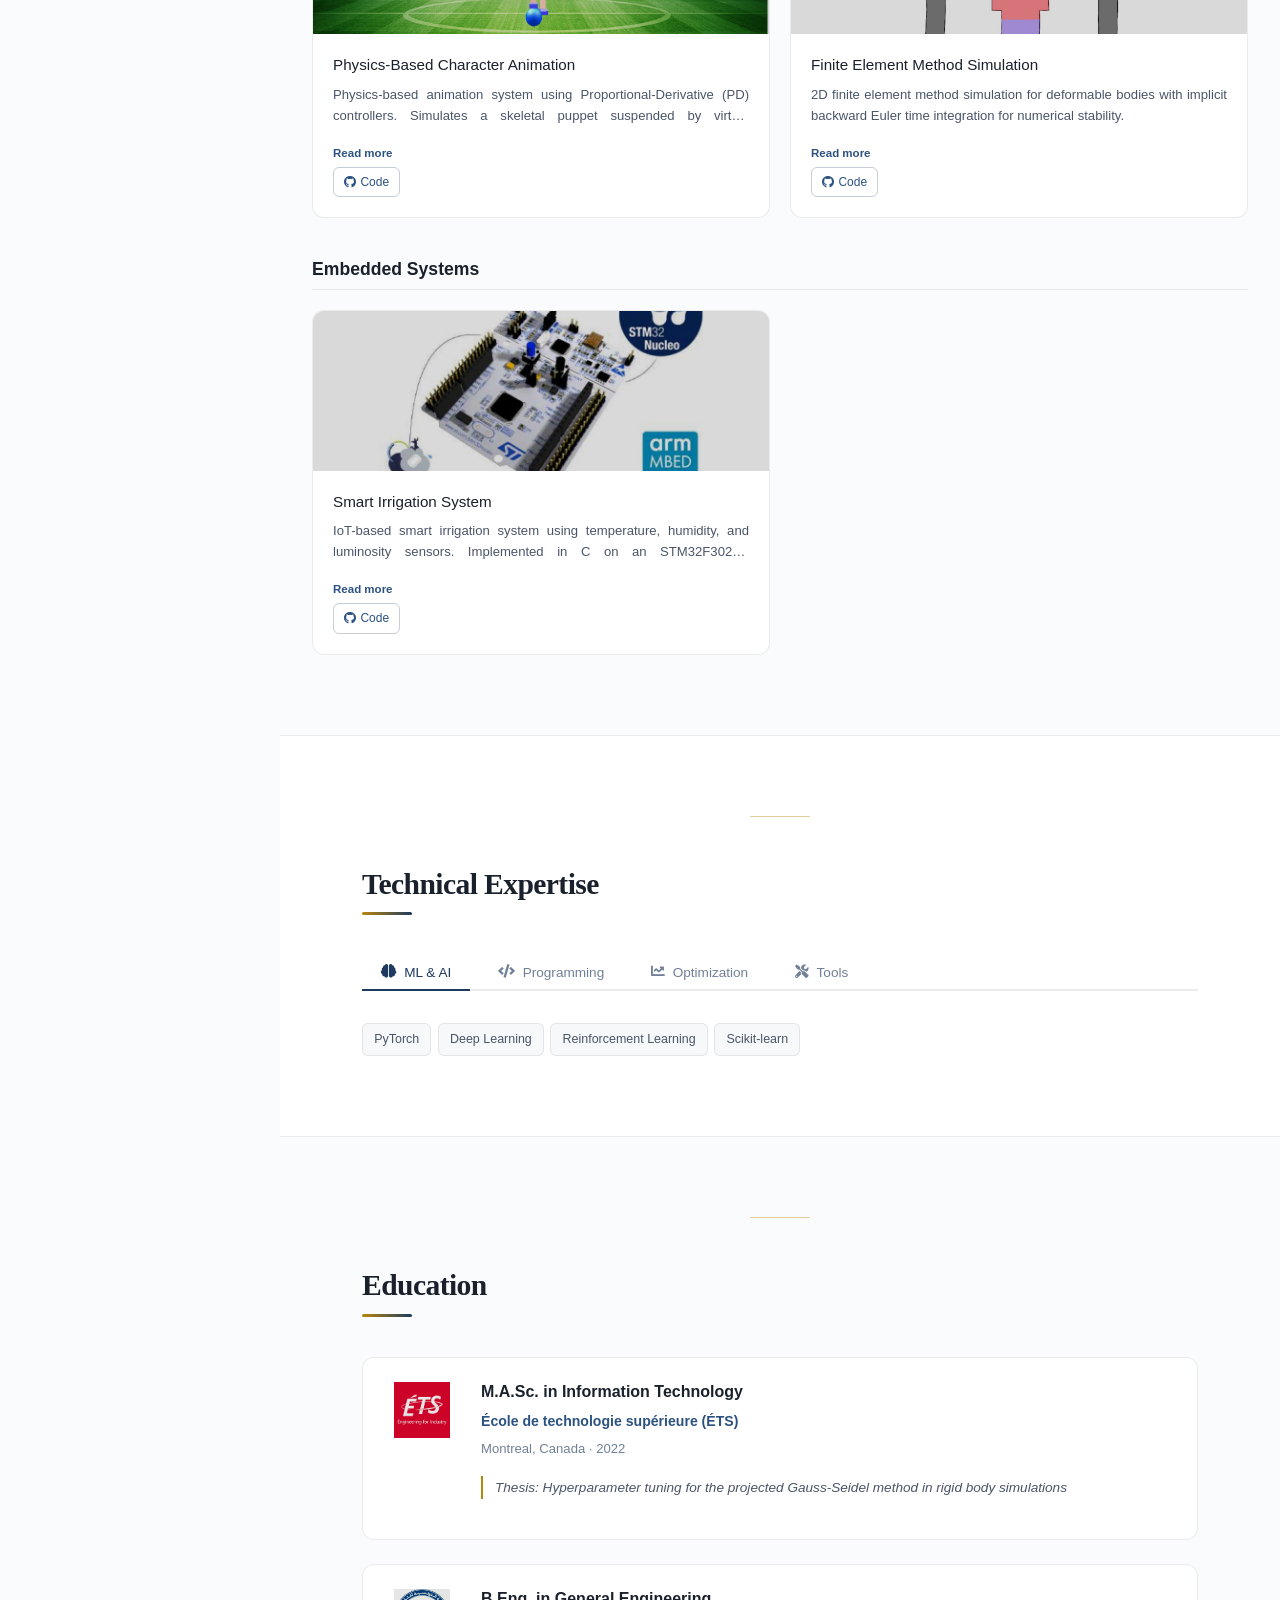
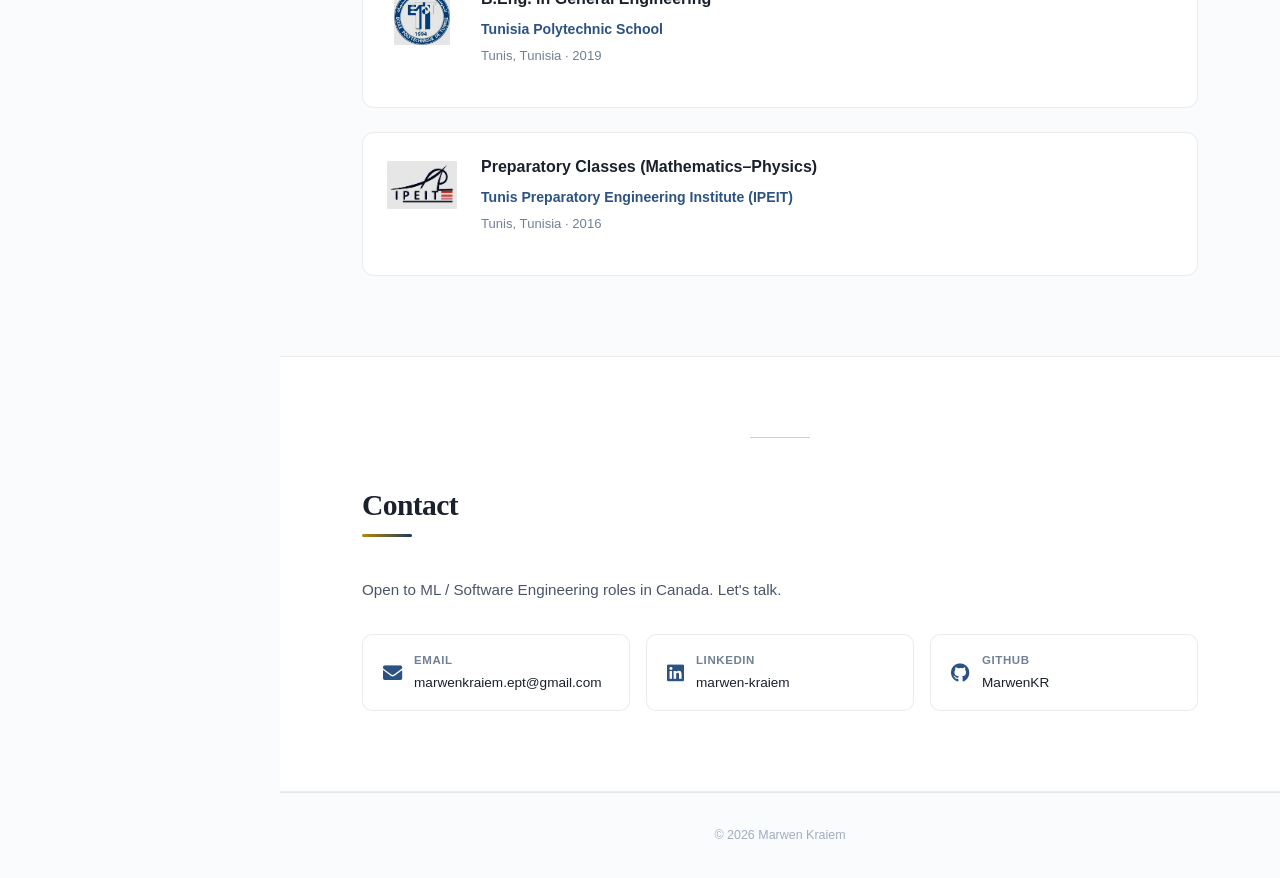
==== commit 3637f8ab: "add wellbore geology prediction project Co-Authored-By: Claude Opus 4.8 <noreply@anthropic.com>" ====
--- a/index.html
+++ b/index.html
@@ -166,6 +166,27 @@
                     <div class="projects-grid">
                         <div class="project-card fade-in">
                             <div class="project-image">
+                                <img src="images/wellbore.png" alt="Wellbore Geology Prediction" />
+                            </div>
+                            <div class="project-info">
+                                <h4>Wellbore Geology Prediction for Geosteering</h4>
+                                <p class="project-desc">Kaggle competition solution that reconstructs the True Vertical
+                                    Thickness (TVT) of horizontal wells for geosteering by cross-correlating gamma-ray
+                                    logs against a vertical reference "typewell". Engineered well-relative features
+                                    (GR cross-correlation, per-well calibration) and combined CatBoost, LightGBM, and
+                                    XGBoost models via greedy hill-climbing ensemble selection, validated with
+                                    GroupKFold across 773 wells.</p>
+                                <button class="expand-btn">Read more</button>
+                                <div class="project-links">
+                                    <a href="https://github.com/MarwenKR/rogii-wellbore-geology-prediction"><i
+                                            class="fab fa-github"></i> Code</a>
+                                    <a href="https://www.kaggle.com/competitions/rogii-wellbore-geology-prediction"><i
+                                            class="fas fa-trophy"></i> Kaggle</a>
+                                </div>
+                            </div>
+                        </div>
+                        <div class="project-card fade-in">
+                            <div class="project-image">
                                 <img src="images/Cancer.jpg" alt="Medical Image Segmentation" />
                             </div>
                             <div class="project-info">
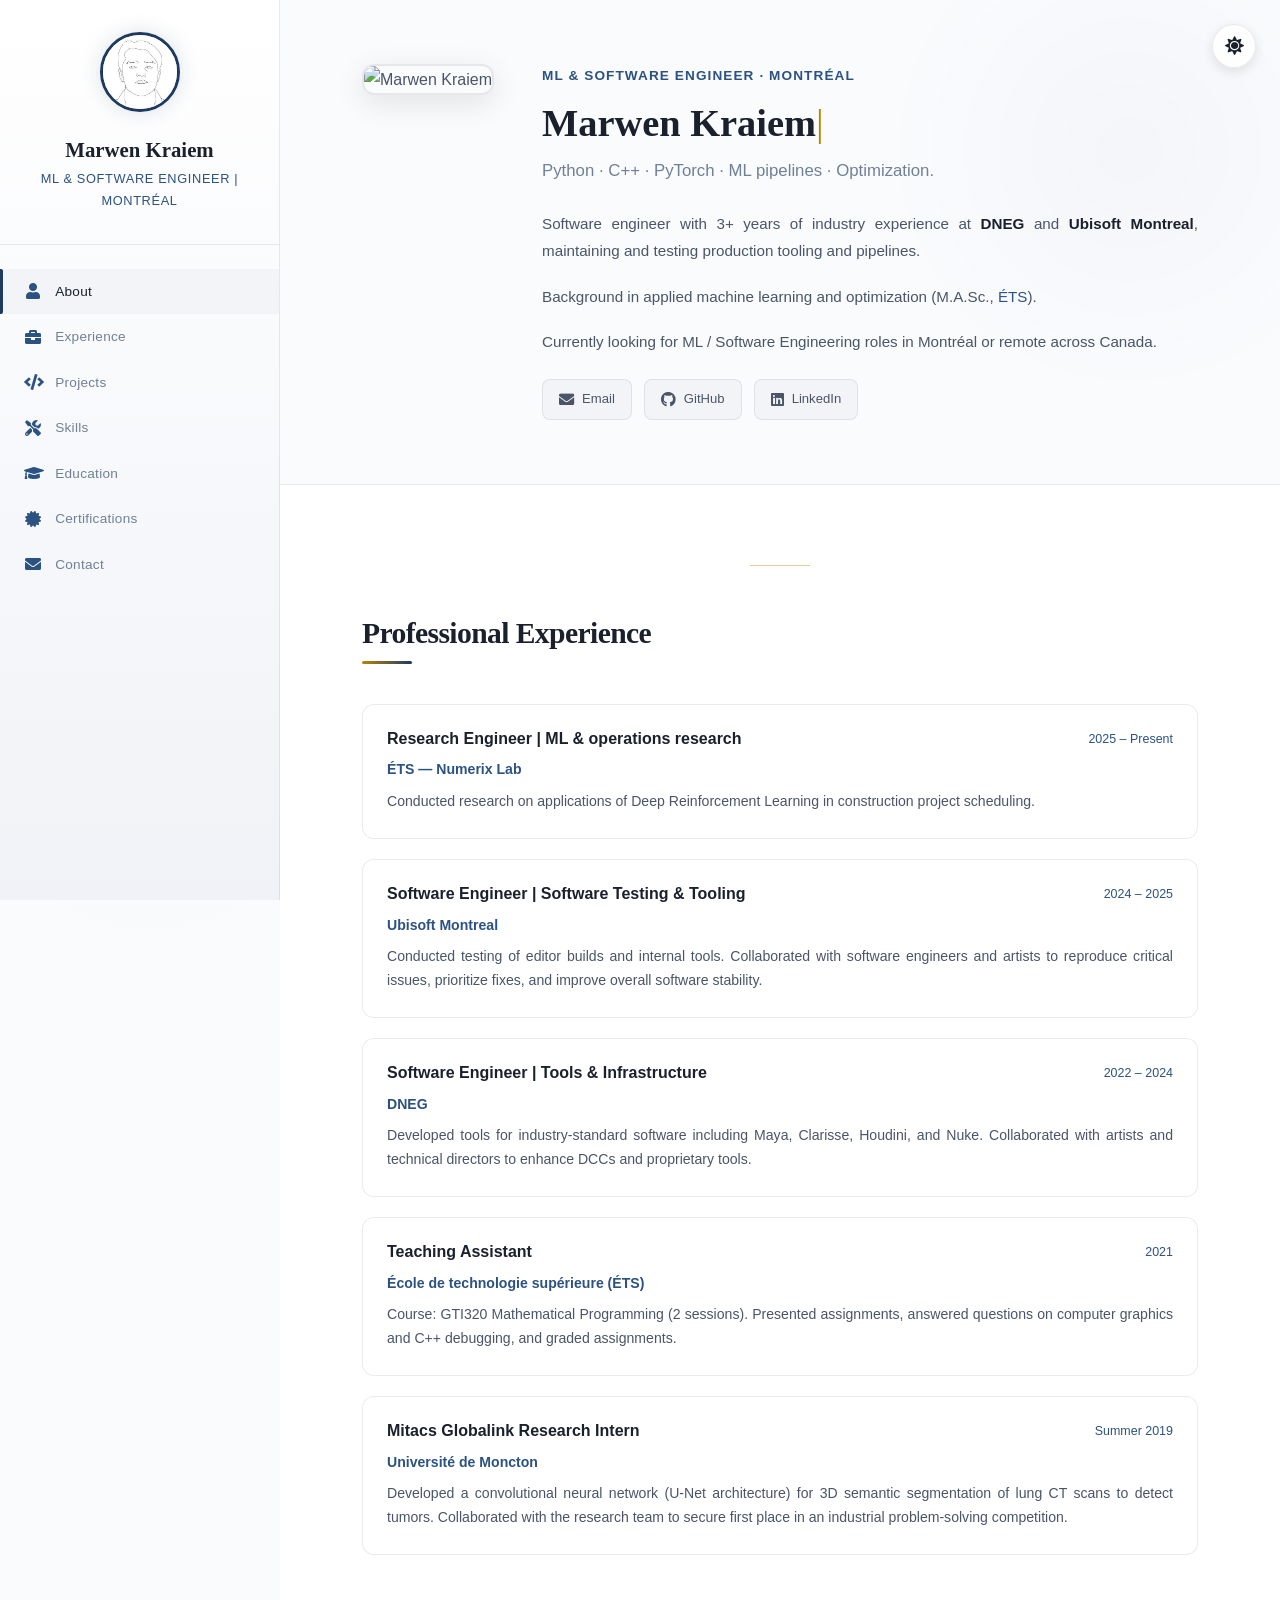
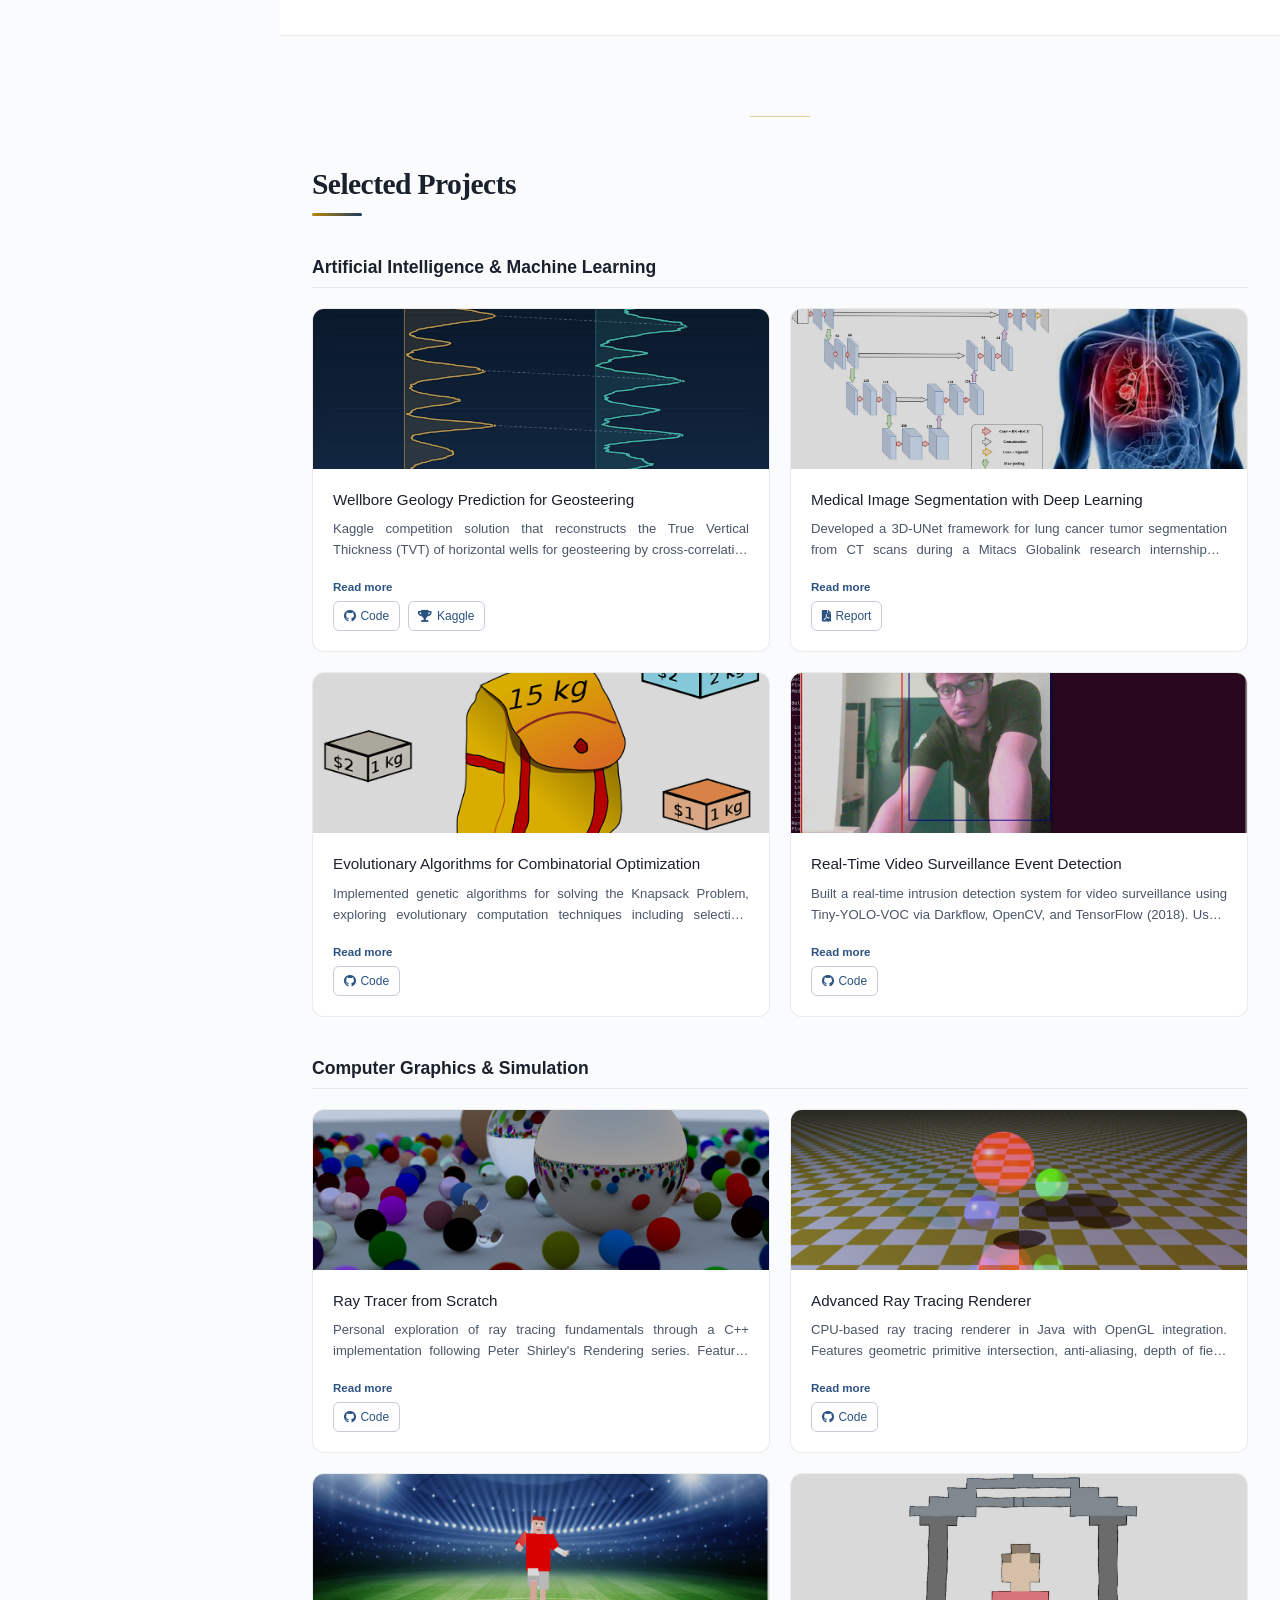
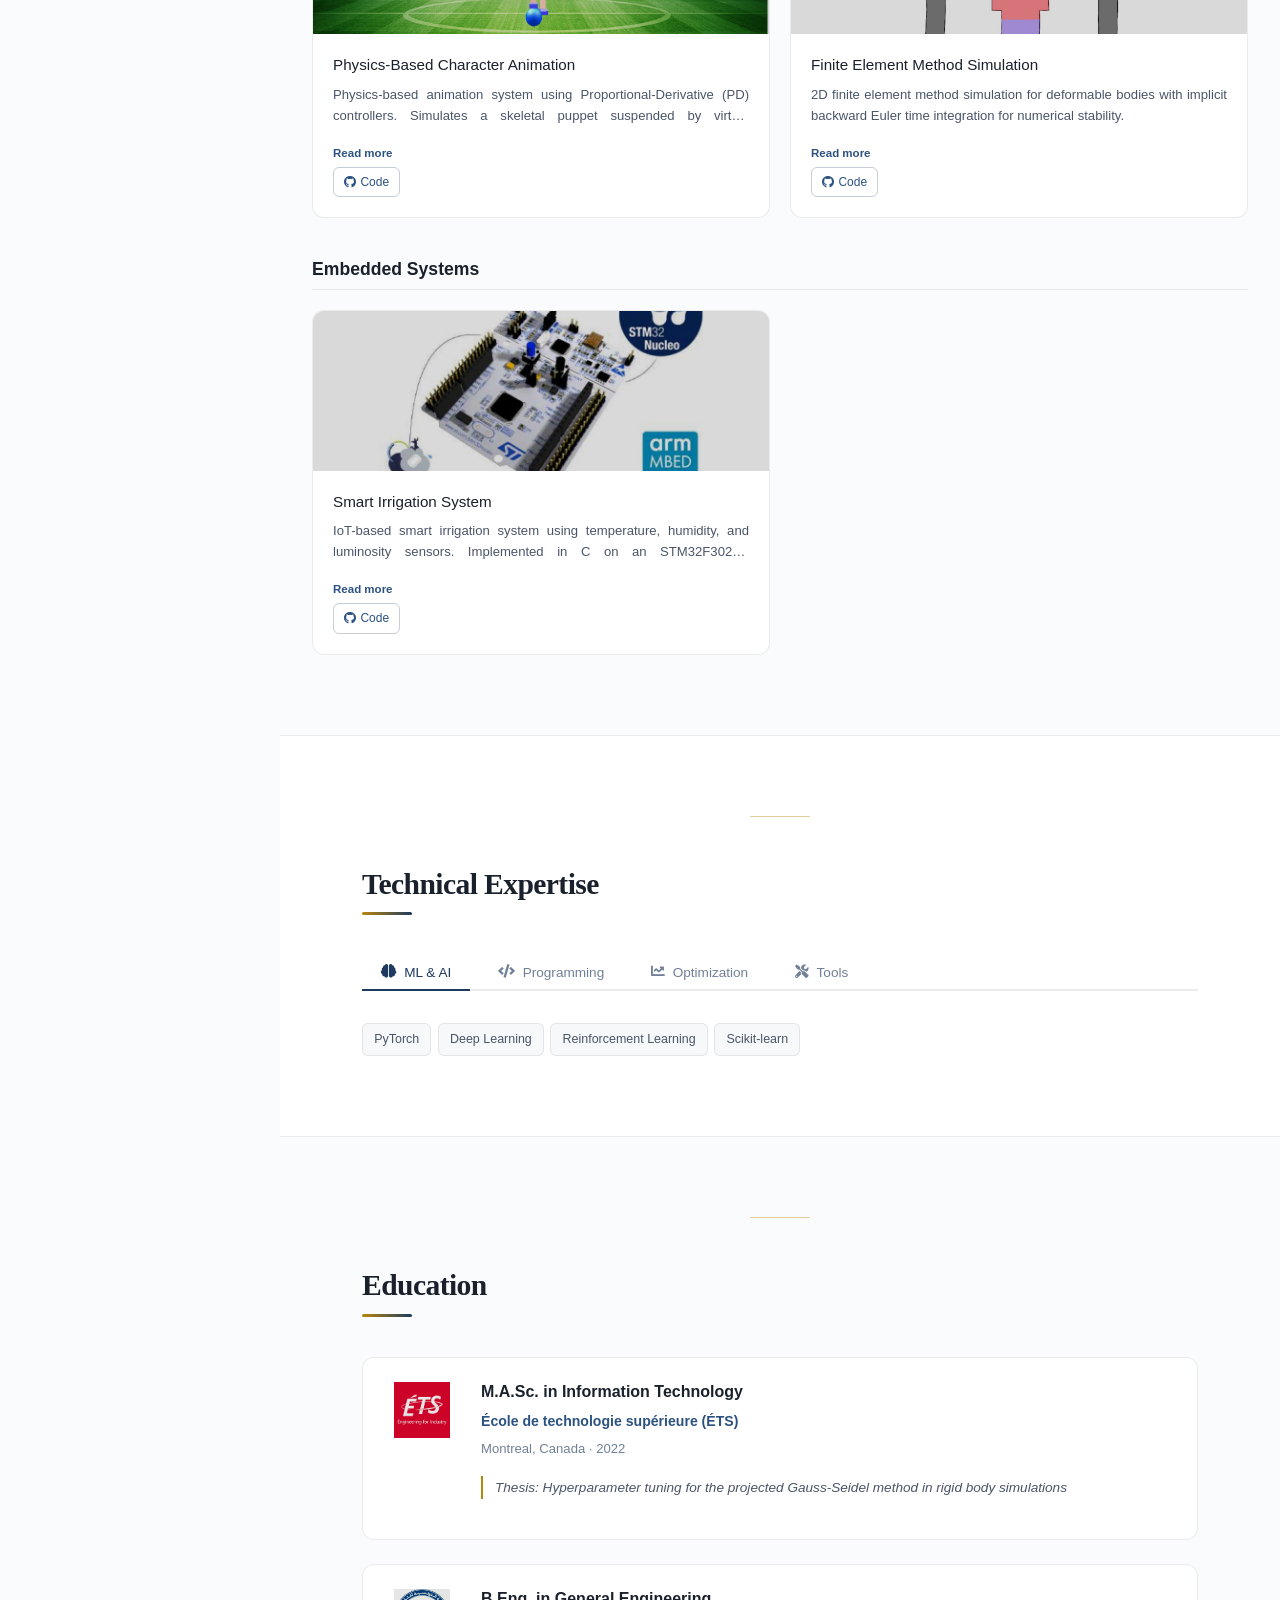
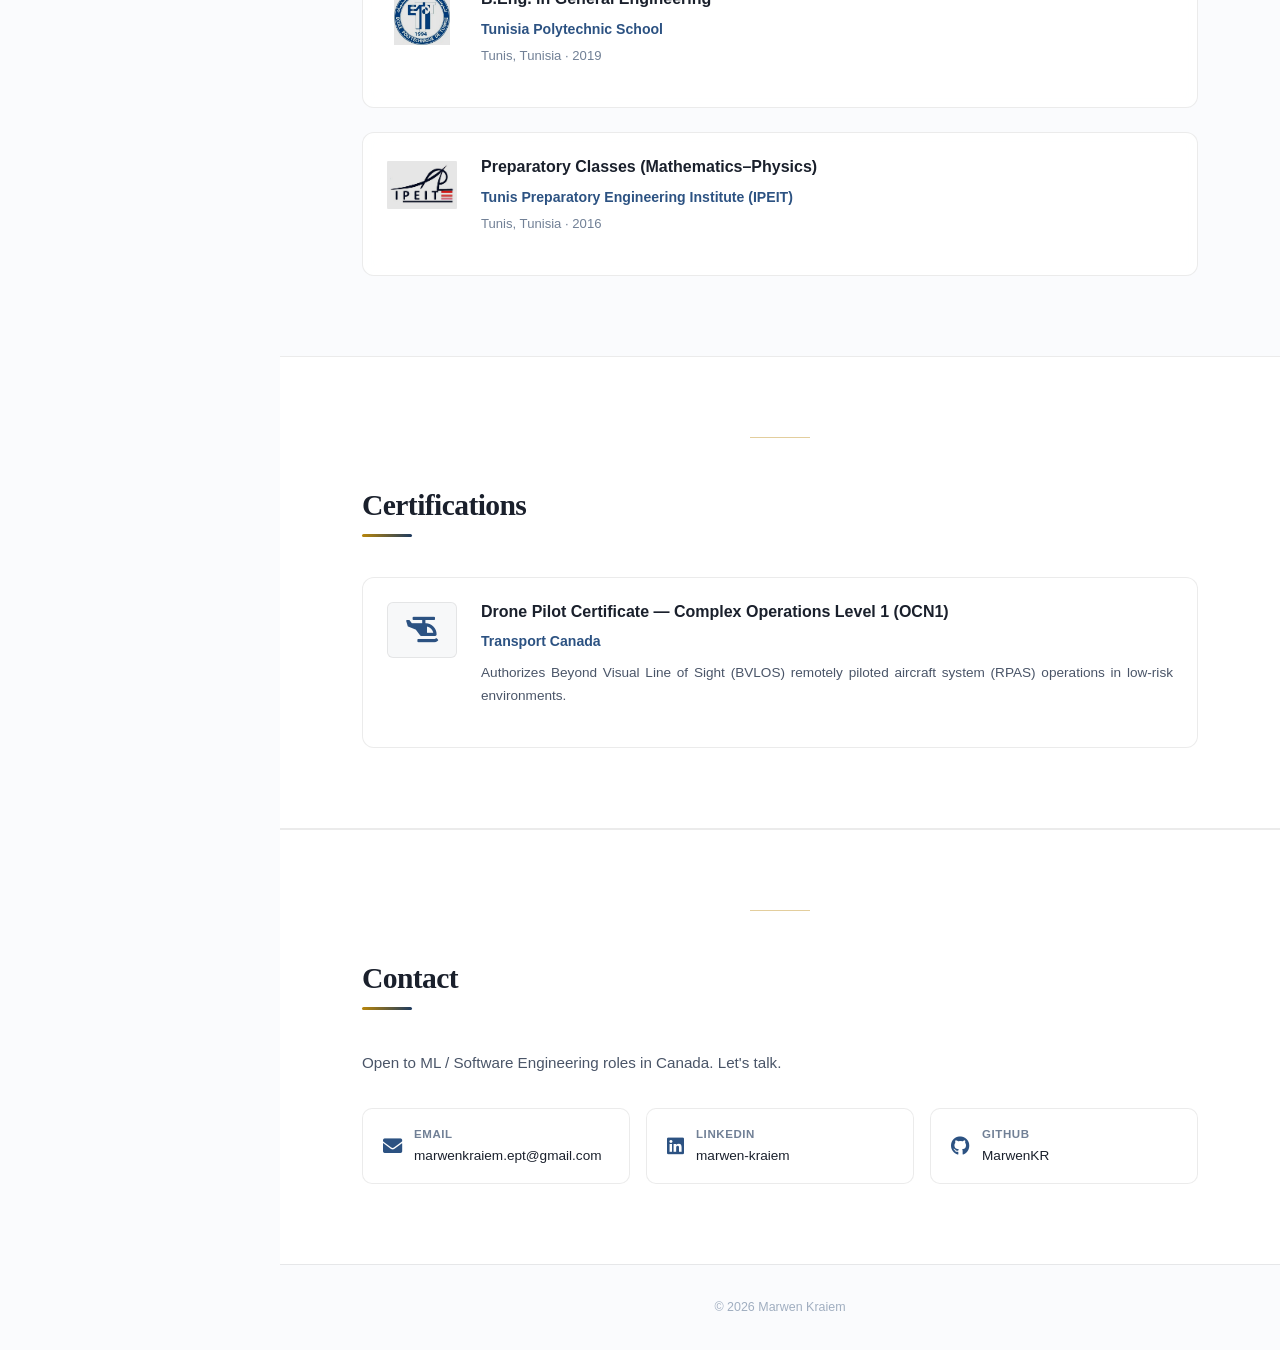
==== commit 0476e23e: "add certifications section with OCN1 drone pilot certificate Adds a Certifications section (nav link" ====
--- a/index.html
+++ b/index.html
@@ -49,6 +49,8 @@
                     <li><a href="#skills" id="skills-link"><i class="fas fa-tools"></i> Skills</a></li>
                     <li><a href="#education" id="education-link"><i class="fas fa-graduation-cap"></i> Education</a>
                     </li>
+                    <li><a href="#certifications" id="certifications-link"><i class="fas fa-certificate"></i>
+                            Certifications</a></li>
                     <li><a href="#contact" id="contact-link"><i class="fas fa-envelope"></i> Contact</a></li>
                 </ul>
             </nav>
@@ -429,6 +431,28 @@
             </div>
         </section>
 
+        <!-- ===== Certifications ===== -->
+        <section id="certifications">
+            <div class="container">
+                <header>
+                    <h2>Certifications</h2>
+                </header>
+                <div class="certifications-list">
+                    <div class="certification-item fade-in">
+                        <div class="cert-icon">
+                            <i class="fas fa-helicopter"></i>
+                        </div>
+                        <div class="cert-details">
+                            <h3>Drone Pilot Certificate — Complex Operations Level 1 (OCN1)</h3>
+                            <span class="cert-issuer">Transport Canada</span>
+                            <p class="cert-desc">Authorizes Beyond Visual Line of Sight (BVLOS) remotely piloted
+                                aircraft system (RPAS) operations in low-risk environments.</p>
+                        </div>
+                    </div>
+                </div>
+            </div>
+        </section>
+
         <!-- ===== Contact ===== -->
         <section id="contact">
             <div class="container">
--- a/assets/css/academic.css
+++ b/assets/css/academic.css
@@ -1012,6 +1012,78 @@
     margin-top: 0.4rem;
     padding-left: 0.75rem;
     border-left: 2px solid var(--accent-warm);
+}
+
+/* ========================================
+   Certifications
+   ======================================== */
+.certifications-list {
+    display: flex;
+    flex-direction: column;
+    gap: 1.5rem;
+}
+
+.certification-item {
+    display: flex;
+    gap: 1.5rem;
+    align-items: flex-start;
+    padding: 1.5rem;
+    background: var(--bg-card);
+    border: 1px solid var(--border-subtle);
+    border-radius: 12px;
+    transition: all var(--transition-smooth);
+    backdrop-filter: blur(10px);
+}
+
+.certification-item:hover {
+    border-color: var(--border-accent);
+    background: var(--bg-card-hover);
+    transform: translateY(-2px);
+    box-shadow: 0 8px 25px rgba(0, 0, 0, 0.08);
+}
+
+.certification-item .cert-icon {
+    flex-shrink: 0;
+    width: 70px;
+    height: 56px;
+    display: flex;
+    align-items: center;
+    justify-content: center;
+    border-radius: 6px;
+    background: var(--bg-glass);
+    border: 1px solid var(--border-subtle);
+    color: var(--accent-secondary);
+    font-size: 1.6rem;
+    transition: color var(--transition-fast), transform 0.3s ease;
+}
+
+.certification-item:hover .cert-icon {
+    color: var(--accent-primary);
+    transform: scale(1.05) rotate(-2deg);
+}
+
+.cert-details h3 {
+    font-size: 1rem;
+    color: var(--text-primary);
+    margin-bottom: 0.3rem;
+}
+
+.cert-details .cert-issuer {
+    font-size: 0.88rem;
+    font-weight: 600;
+    color: var(--accent-secondary);
+}
+
+.cert-details .meta {
+    font-size: 0.82rem;
+    color: var(--text-tertiary);
+    margin-top: 0.2rem;
+}
+
+.cert-details .cert-desc {
+    font-size: 0.85rem;
+    color: var(--text-secondary);
+    margin-top: 0.4rem;
 }
 
 /* ========================================
